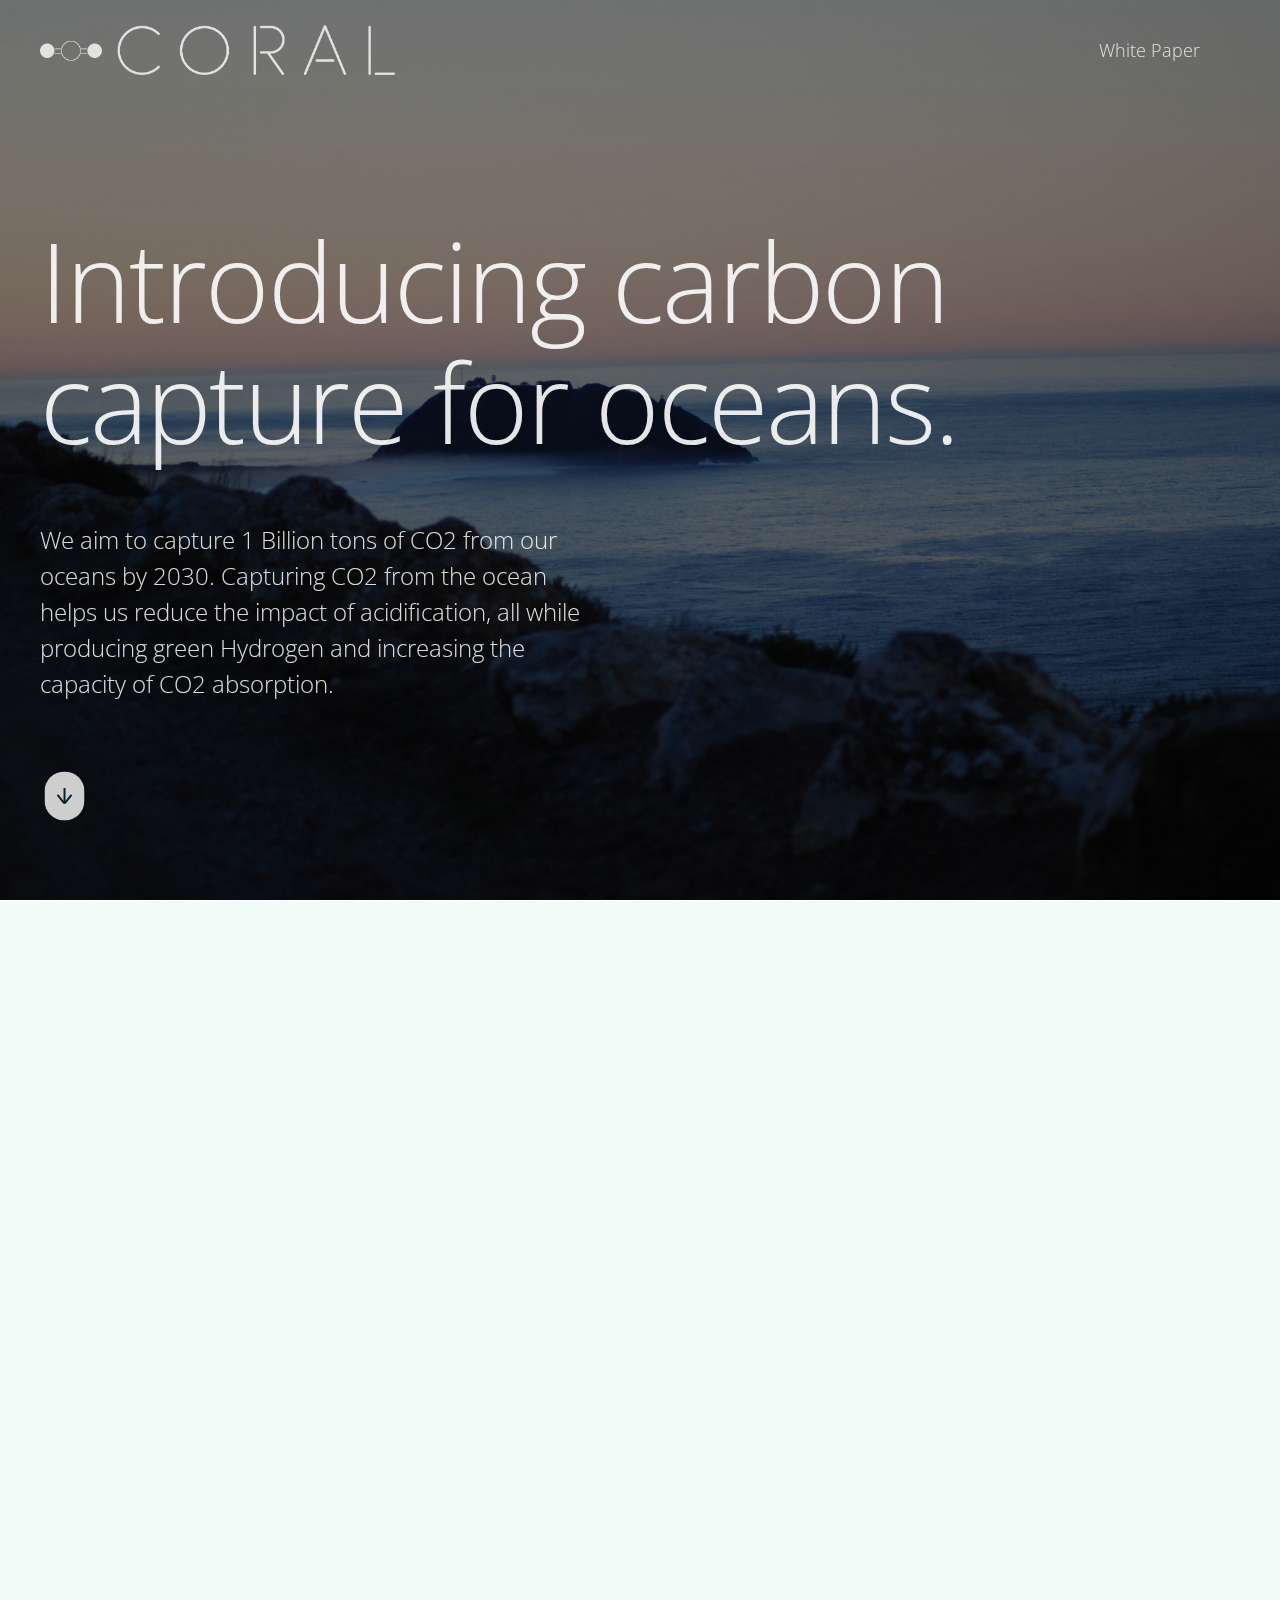
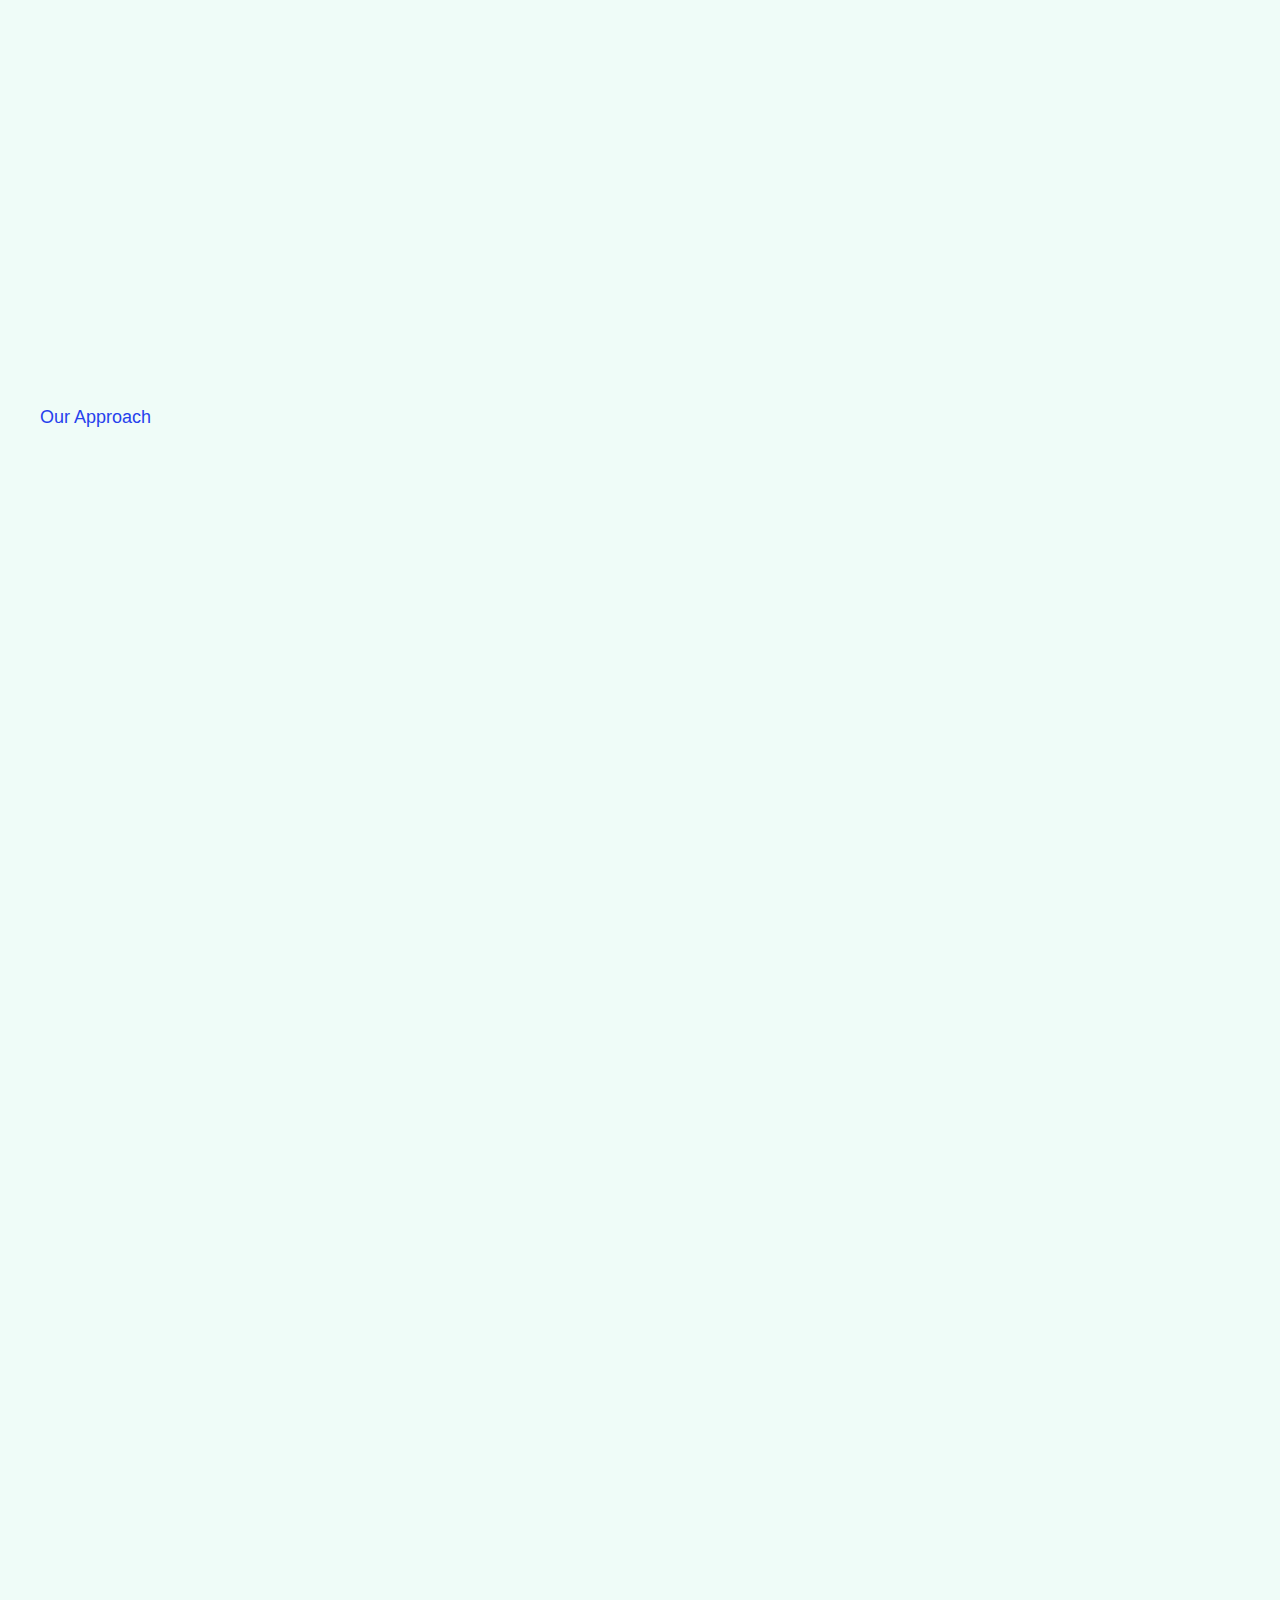
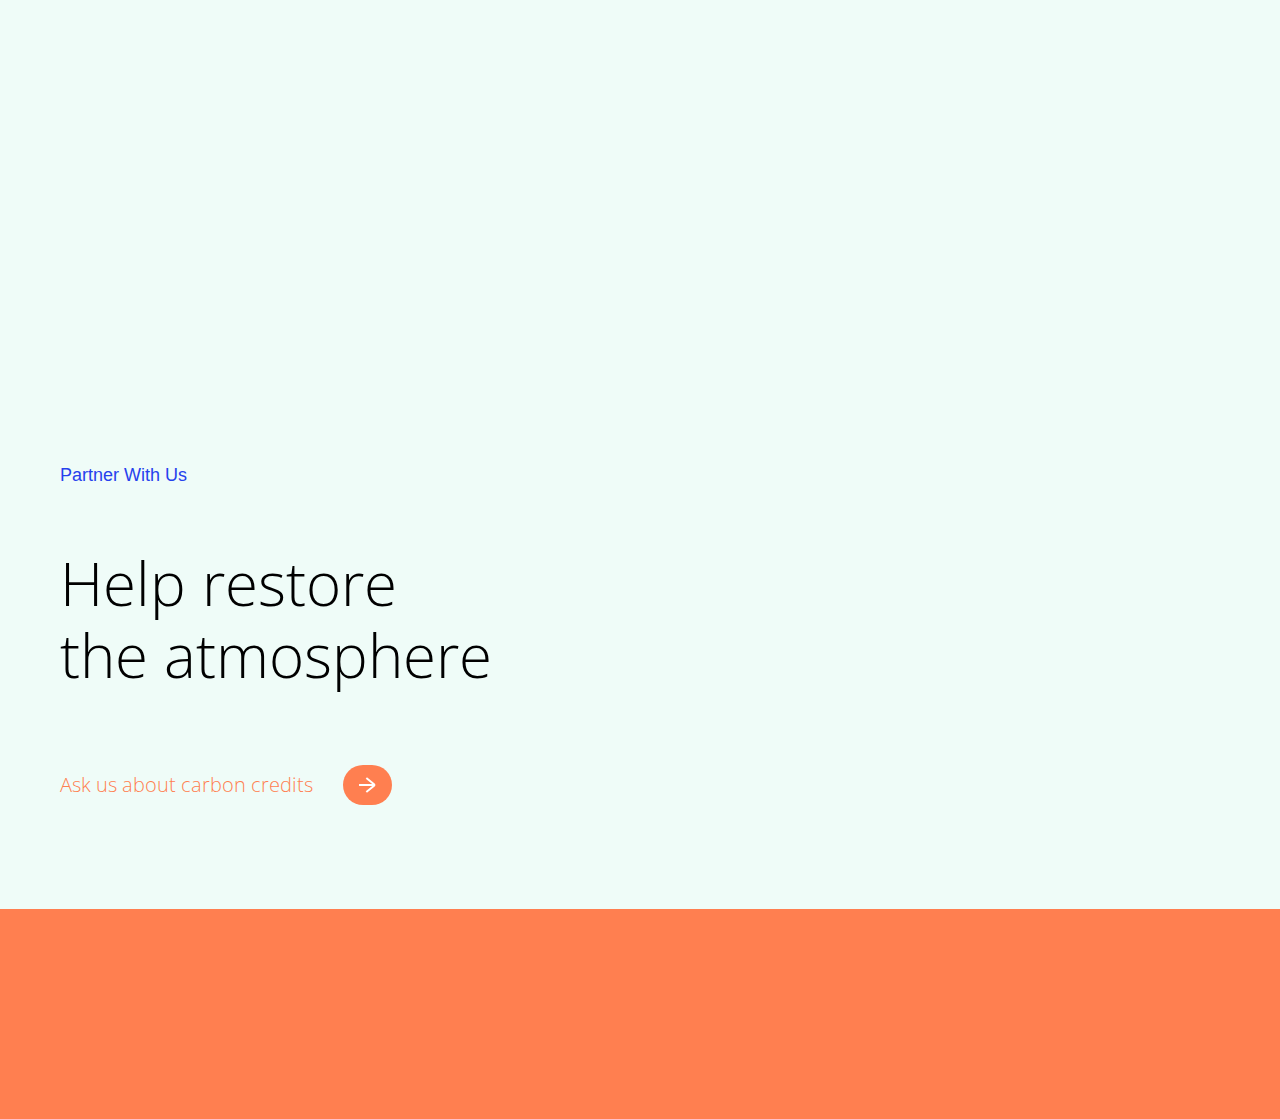
==== index.html @ c828233d "initial commit for cc" ====
<!DOCTYPE html>
<!-- saved from url=(0031)https://www.heirloomcarbon.com/ -->
<html
  data-wf-domain="www.coralcarbon.com"
  data-wf-page="60add11dee939beafbad6aa7"
  data-wf-site="6041330ff151737fb03fc474"
  class="w-mod-js w-mod-ix wf-manrope-n3-active wf-manrope-n4-active wf-active"
>
  <head>
    <meta http-equiv="Content-Type" content="text/html; charset=UTF-8" />
    <style>
      .wf-force-outline-none[tabindex="-1"]:focus {
        outline: none;
      }
    </style>
    <title>Coral</title>
    <meta
      content="Heirloom is restoring balance to our atmosphere by removing 1 billion tons of carbon dioxide by 2035. We use natural processes to engineer the world&#39;s most cost-effective Direct Air Capture solution."
      name="description"
    />
    <meta content="https://uploads-ssl.webflow.com/63239a80f037bf69877155c5/63266ea3acd3d8bf6e67b809_freezydreamin-0Bj1foVFTdU-unsplash.jpg" property="twitter:image"/>
    <meta property="og:type" content="website"/>
    <meta content="summary_large_image" name="twitter:card"/>
    <meta content="width=device-width, initial-scale=1" name="viewport"/>
    <link
      href="./Coral_files/Coral.css"
      rel="stylesheet"
      type="text/css"
    />
    <link rel="preconnect" href="https://fonts.googleapis.com">
<link rel="preconnect" href="https://fonts.gstatic.com" crossorigin>
<link href="https://fonts.googleapis.com/css2?family=Open+Sans:wght@300&display=swap" rel="stylesheet">
    <!--[if lt IE 9
      ]><script
        src="https://cdnjs.cloudflare.com/ajax/libs/html5shiv/3.7.3/html5shiv.min.js"
        type="text/javascript"
      ></script
    ><![endif]-->
    <script type="text/javascript">
      !(function (o, c) {
        var n = c.documentElement,
          t = " w-mod-";
        (n.className += t + "js"),
          ("ontouchstart" in o ||
            (o.DocumentTouch && c instanceof DocumentTouch)) &&
            (n.className += t + "touch");
      })(window, document);
    </script>
    <link href="https://uploads-ssl.webflow.com/632a70cb13f59c65476fc96a/632cdf39ee76270bcf64d041_favicon.png" rel="shortcut icon" type="image/x-icon"/>
    <link href="https://uploads-ssl.webflow.com/632a70cb13f59c65476fc96a/632cdf39ee76270bcf64d041_favicon.png" rel="apple-touch-icon"/>
    <style>
      @media all and (max-width: 1230px) and (min-width: 992px) {
        .div-80 {
          width: 100%;
        }
        .imghalf {
          min-height: 670px;
        }
        .container-wide {
          padding: 60px 40px 60px;
        }
        .heading-1 {
          font-size: 100px;
        }
        h3 {
          font-size: 30px;
        }
      }
    </style>
  </head>
  <body data-new-gr-c-s-check-loaded="14.1086.0" data-gr-ext-installed="">
    <div class="section image-bg wf-section">
      <div
        data-collapse="medium"
        data-animation="over-right"
        data-duration="400"
        data-doc-height="1"
        data-easing="ease"
        data-easing2="ease"
        role="banner"
        class="nav w-nav"
        style="opacity: 1"
      >
        <a
          href="/"
          aria-current="page"
          class="brand w-nav-brand w--current"
          aria-label="home"
          ><img
            src="./Coral_files/logo1.png"
            loading="lazy"
            height="50"
            alt="Heirloom logotype"
            class="logo"
        /></a>
        <div
          data-w-id="b7921cf5-0fdd-ecd4-d44c-00f7beffa92e"
          class="menu-button-2 w-nav-button"
          style="-webkit-user-select: text"
          aria-label="menu"
          role="button"
          tabindex="0"
          aria-controls="w-nav-overlay-0"
          aria-haspopup="menu"
          aria-expanded="false"
        >
          <img
            src="./Coral_files/hamburger-close.svg"
            loading="lazy"
            style="display: none"
            alt="Icon for closing the mobile sidebar nav"
            class="ic-close"
          /><img
            src="./Coral_files/hamburger.svg"
            loading="lazy"
            alt="Hamburger icon for sidebar menu."
            class="ic-hamburger"
          />
        </div>
        <nav role="navigation" class="nav-menu w-nav-menu">
          <a href="https://coralcarbon.notion.site/A-scalable-direct-ocean-capture-method-based-on-accelerated-alkaline-weathering-of-Calcium-and-Magne-3bfd05aa5f3a46a7af20bfc630a9052a"
          class="nav-link w-nav-link"
          >White Paper</a>
        </nav>
        <div class="w-nav-overlay" data-wf-ignore="" id="w-nav-overlay-0"></div>
      </div>
      <div class="container-wide low w-container">
        <div class="div-80">
          <h1 class="heading-1 light" style="opacity: 1">
            Introducing carbon capture for oceans.
          </h1>
        </div>
        <div class="div-50">
          <p class="paragraph-1 light" style="opacity: 1">
            We aim to capture 1 Billion tons of CO2 from our oceans by 2030.
            Capturing CO2 from the ocean helps us reduce the impact of
            acidification, all while producing green Hydrogen and increasing the
            capacity of CO2 absorption.
          </p>
        </div>
        <div class="div-50">
          <a
            href="#product-intro"
            data-w-id="d8cb6417-d0ee-8a0f-9e47-551eec06e5f4"
            style="opacity: 1; color: #fff"
            class="text-cta w-inline-block"
            loading="lazy"
            >
            <img
              src="./Coral_files/arrow-sm-dark.svg"
              loading="lazy"
              alt="Arrow right"
              class="arrow-cta down"
          /></a>
        </div>
      </div>
    </div>
    <div id="product-intro" class="section-16 wf-section">
      <div class="container-wide product-intro w-container">
        <h4
          data-w-id="51b43c25-eb5b-75a1-006d-598b67ebca7e"
          style="opacity: 1"
          class="section-title"
        >
          Our Product
        </h4>
        <div
          data-w-id="c2be843b-fa9b-bfc6-8477-cde89b200e2c"
          
          class="imgproduct tablet"
        ></div>
        <div class="div-50 right w-clearfix">
          <h2
            data-w-id="c77e47b7-046a-b323-118a-f1709931880e"
            
            class="heading-2 light div-70"
          >
            The Ocean is a Carbon Sink
          </h2>
          <p
            data-w-id="6fb757f1-e47a-d2b5-9a5d-a32010e0ddd4"
            
            class="paragraph-2 light"
          >
          Our oceans capture more than 30% of all CO2 that we release into the atmosphere. Over geological timescales, the oceans turn the CO2 into Limestone and Magnesite. But with our ever-increasing production of greenhouse gasses, oceans are becoming ever-more acidic, making them uninhabitable for Marine Life and glaciers -- This is known as Ocean Acidification.<br />
          <br />
          Our technology uses the principle of Ocean Acidification and speeds up the natural process of turning dissolved CO2 into rock using a technique called carbon mineralization. <br />
          <br />The process only uses Ca2+ and Mg2+ ions that are naturally abundant in seawater.
          </p>
          <a
            data-w-id="396b79ad-725b-ebd6-0648-259aad6350f2"
            
            href="mailto:gautam@coralcarbon.com"
            class="text-cta w-inline-block"
            ><p class="text-cta">Get in touch</p>
            <img
              src="./Coral_files/arrow-sm-dark.svg"
              loading="lazy"
              alt="Arrow right"
              class="arrow-cta"
          /></a>
        </div>
      </div>
    </div>

    <div class="section-4 wf-section">
      <div class="container-wide w-container">
        <h4 class="section-title">Our Approach</h4>
        <div class="div-80 _60-after w-clearfix">
          <h2
            data-w-id="7182755a-760e-5a3a-7734-af09c253d078"
            
            class="heading-2"
          >
            Designed for scale,<br />engineered for impact.
          </h2>
          <p
            data-w-id="794ac7b1-8b50-69c9-4483-aefd7e9c27a8"
            
            class="paragraph-1"
          >
          We need to remove billions or gigatons of Carbon from the atmosphere to keep our global temperatures from rising above 2 degrees Celcius. A 1% increase in the ocean's capacity to capture CO2 could offset generations of Carbon emissions. Coral's technology is easily scalable, helping us remove billions of tons of atmospheric CO2 from the ocean, all while producing green Hydrogen and helping our oceans de-acidify.
          </p>
          <a
            href="https://coralcarbon.notion.site/A-scalable-direct-ocean-capture-method-based-on-accelerated-alkaline-weathering-of-Calcium-and-Magne-3bfd05aa5f3a46a7af20bfc630a9052a"
            data-w-id="60bcc150-aed6-ed42-e606-2c73c6a2cf15"
            
            class="text-cta dark w-inline-block w-clearfix"
            ><p class="text-cta dark">Read our white paper</p>
            <img
              src="./Coral_files/arrow-sm.svg"
              loading="lazy"
              alt=""
              class="arrow-cta dark"
          /></a>
        </div>
        <div class="feat-li">
          <div
            data-w-id="244b043a-b2ef-144d-1065-a6c3b1c2ce51"
            
            class="featlist-title"
          >
            
             
            <h3 class="heading-3 featlist-title">Scalable</h3>
          </div>
          <div
            data-w-id="1f25debc-6a54-5c47-a099-93272bc61c0c"
            
            class="featlist-desc"
          >
            <p class="paragraph-2">
                Coral's operations can be set up anywhere near the oceans. We can scale this operation to capture Gigatons of Carbon every year.
            </p>
          </div>
        </div>
        <div class="feat-li">
          <div
            data-w-id="86c9a5f0-7bba-8d73-90d2-5f276965dd9a"
            
            class="featlist-title"
          >
        
            <h3 class="heading-3 featlist-title">Sustainable</h3>
          </div>
          <div
            data-w-id="14edb4b7-2a72-a4d0-b183-5928c6e0627a"
            
            class="featlist-desc"
          >
            <p class="paragraph-2">
                Coral does not use any amine scrubbers or rare earth metals. Instead, we use abundant minerals in the ocean for carbon capture and only use renewable energy for water electrolysis and pumping.
            </p>
          </div>
        </div>
        <div class="feat-li">
          <div
            data-w-id="341bbb22-7c47-4929-2274-0419126c5d8c"
            
            class="featlist-title"
          >
          
            <h3 class="heading-3 featlist-title">Clean bi-products</h3>
          </div>
          <div
            data-w-id="3f37906a-b3b3-0b8b-8508-6dd50a479256"
            
            class="featlist-desc"
          >
            <p class="paragraph-2">
              Our two main bi-products are green Hydrogen and soft water. Hydrogen can boost the green fuel cell economy while soft water can be fed into desalination plants.
            </p>
          </div>
        </div>
        <div class="feat-li">
          <div
            data-w-id="662c1a64-0218-f3a9-d1e7-1e806c6e3d1a"
            
            class="featlist-title"
          >
           
            <h3 class="heading-3 featlist-title">Permanent</h3>
          </div>
          <div
            data-w-id="40a6c40a-e692-af07-3713-fd9d9da3bf31"
            
            class="featlist-desc"
          >
            <p class="paragraph-2">
                By increasing the speed at which nature operates, the sequestered Carbon is stored in the form of Calcite and Magnesite. Carbon remains trapped in this form safely away from the atmosphere.
            </p>
          </div>
        </div>
      </div>
    </div>
    <div class="section-5 wf-section">
      <div class="_2col-cta w-container">
        <div class="div-block-15"></div>
        <div class="div-block-16 w-clearfix">
          <h4 class="section-title">Partner&nbsp;With Us</h4>
          <h2 class="heading-2 narrow">Help restore the atmosphere</h2>
          <a
            href="mailto:hello@heirloomcarbon.com?subject=Interested%20in%20carbon%20credits"
            class="text-cta dark w-inline-block w-clearfix"
            ><p class="text-cta dark">Ask us about carbon credits</p>
            <img
              src="./Coral_files/arrow-sm.svg"
              loading="lazy"
              alt=""
              class="arrow-cta dark"
          /></a>
        </div>
      </div>
    </div>
    <div class="footer wf-section">
      <div class="container-wide footer w-container">
        <div
          data-w-id="401fae9b-e6fc-01dc-f05f-22fd1c64a952"
          
          class="div-50 left"
        >
          <img
            src="./Coral_files/logo.png"
            loading="lazy"
            width="163"
            alt="Coral logotype"
            class="image-4"
          />
        </div>
        <div
          data-w-id="401fae9b-e6fc-01dc-f05f-22fd1c64a954"
          
          class="div-50 right footer"
        >
          <a
            href="https://twitter.com/gautamtata"
            target="_blank"
            class="w-inline-block"
            ><img
              src="./Coral_files/twitterSocial.svg"
              loading="lazy"
              alt="Twitter icon"
              class="footer social-ic" /></a
          ><a
            href="https://www.linkedin.com/in/gautam-tata-b91b20118/"
            target="_blank"
            class="w-inline-block"
            ><img
              src="./Coral_files/LinkedIn.svg"
              loading="lazy"
              alt="LinkedIn icon"
              class="footer social-ic"
          /></a>
        </div>


        <div class="div-full-width footer w-clearfix">
          <div
            data-w-id="401fae9b-e6fc-01dc-f05f-22fd1c64a977"
            
            class="footercaption"
          >
          © 2022 Coral Technologies
          </div>
      
      </div>
    </div>
    <script
      src="./Coral_files/jquery-3.5.1.min.dc5e7f18c8.js"
      type="text/javascript"
      integrity="sha256-9/aliU8dGd2tb6OSsuzixeV4y/faTqgFtohetphbbj0="
      crossorigin="anonymous"
    ></script>
    <script
      src="./Coral_files/webflow.95af75142.js"
      type="text/javascript"
    ></script>
    <!--[if lte IE 9
      ]><script src="//cdnjs.cloudflare.com/ajax/libs/placeholders/3.0.2/placeholders.min.js"></script
    ><![endif]-->
  </body>
</html>
---- Coral_files/Coral.css ----
@keyframes App-logo-spin {
  from {
    transform: rotate(0deg);
  }

  to {
    transform: rotate(360deg);
  }
}

@media all and (max-width: 1230px) and (min-width: 992px) {
  .div-80 {
    width: 100%;
  }

  .imghalf {
    min-height: 670px;
  }

  .container-wide {
    padding: 60px 40px 60px;
  }

  .heading-1 {
    font-size: 100px;
  }

  h3 {
    font-size: 30px;
  }
}

/* Generated on: Tue Aug 09 2022 15:09:41 GMT+0000 (Coordinated Universal Time) */
/* ==========================================================================
   normalize.css v3.0.3 | MIT License | github.com/necolas/normalize.css 
   ========================================================================== */
/*! normalize.css v3.0.3 | MIT License | github.com/necolas/normalize.css */
html {
  -ms-text-size-adjust: 100%;
  -webkit-text-size-adjust: 100%;
}

body {
  margin: 0;
  font-family: Open Sans, sans-serif !important;
}

article,
aside,
details,
figcaption,
figure,
footer,
header,
hgroup,
main,
menu,
nav,
section,
summary {
  display: block
}

audio,
canvas,
progress,
video {
  display: inline-block;
  vertical-align: baseline
}

audio:not([controls]) {
  display: none;
  height: 0
}

[hidden],
template {
  display: none
}

a,li {
  background-color: transparent
}

a,li:active,
a,li:hover {
  outline: 0
}

abbr[title] {
  border-bottom: 1px dotted
}

b,
strong {
  font-weight: bold
}

dfn {
  font-style: italic
}

h1 {
  font-size: 2em;
  margin: .67em 0
}

mark {
  background: #ff0;
  color: #000
}

small {
  font-size: 80%
}

sub,
sup {
  font-size: 75%;
  line-height: 0;
  position: relative;
  vertical-align: baseline
}

sup {
  top: -0.5em
}

sub {
  bottom: -0.25em
}

img {
  border: 0
}

svg:not(:root) {
  overflow: hidden
}

figure {
  margin: 1em 40px
}

hr {
  box-sizing: content-box;
  height: 0
}

pre {
  overflow: auto
}

code,
kbd,
pre,
samp {
  font-family: monospace, monospace;
  font-size: 1em
}

button,
input,
optgroup,
select,
textarea {
  color: inherit;
  font: inherit;
  margin: 0
}

button {
  overflow: visible
}

button,
select {
  text-transform: none
}

button,
html input[type="button"],
input[type="reset"] {
  -webkit-appearance: button;
  cursor: pointer
}

button[disabled],
html input[disabled] {
  cursor: default
}

button::-moz-focus-inner,
input::-moz-focus-inner {
  border: 0;
  padding: 0
}

input {
  line-height: normal
}

input[type='checkbox'],
input[type='radio'] {
  box-sizing: border-box;
  padding: 0
}

input[type='number']::-webkit-inner-spin-button,
input[type='number']::-webkit-outer-spin-button {
  height: auto
}

input[type='search'] {
  -webkit-appearance: none
}

input[type='search']::-webkit-search-cancel-button,
input[type='search']::-webkit-search-decoration {
  -webkit-appearance: none
}

fieldset {
  border: 1px solid #c0c0c0;
  margin: 0 2px;
  padding: .35em .625em .75em
}

legend {
  border: 0;
  padding: 0
}

textarea {
  overflow: auto
}

optgroup {
  font-weight: bold
}

table {
  border-collapse: collapse;
  border-spacing: 0
}

td,
th {
  padding: 0
}

/* ==========================================================================
   Start of base Webflow CSS - If you're looking for some ultra-clean CSS, skip the boilerplate and see the unminified code below.
   ========================================================================== */
@font-face {
  font-family: 'webflow-icons';
  src: url("[data-uri]") format('truetype');
  font-weight: normal;
  font-style: normal
}

[class^="w-icon-"],
[class*=" w-icon-"] {
  font-family: 'webflow-icons' !important;
  speak: none;
  font-style: normal;
  font-weight: normal;
  font-variant: normal;
  text-transform: none;
  line-height: 1;
  -webkit-font-smoothing: antialiased;
  -moz-osx-font-smoothing: grayscale
}

.w-icon-slider-right:before {
  content: "\e600"
}

.w-icon-slider-left:before {
  content: "\e601"
}

.w-icon-nav-menu:before {
  content: "\e602"
}

.w-icon-arrow-down:before,
.w-icon-dropdown-toggle:before {
  content: "\e603"
}

.w-icon-file-upload-remove:before {
  content: "\e900"
}

.w-icon-file-upload-icon:before {
  content: "\e903"
}

* {
  -webkit-box-sizing: border-box;
  -moz-box-sizing: border-box;
  box-sizing: border-box
}

html {
  height: 100%
}

body {
  margin: 0;
  min-height: 100%;
  background-color: #fff;
  font-family: Arial, sans-serif;
  font-size: 14px;
  line-height: 20px;
  color: #333
}

img {
  max-width: 100%;
  vertical-align: middle;
  display: inline-block
}

html.w-mod-touch * {
  background-attachment: scroll !important
}

.w-block {
  display: block
}

.w-inline-block {
  max-width: 100%;
  display: inline-block
}

.w-clearfix:before,
.w-clearfix:after {
  content: " ";
  display: table;
  grid-column-start: 1;
  grid-row-start: 1;
  grid-column-end: 2;
  grid-row-end: 2
}

.w-clearfix:after {
  clear: both
}

.w-hidden {
  display: none
}

.w-button {
  display: inline-block;
  padding: 9px 15px;
  background-color: #3898EC;
  color: white;
  border: 0;
  line-height: inherit;
  text-decoration: none;
  cursor: pointer;
  border-radius: 0
}

input.w-button {
  -webkit-appearance: button
}

html[data-w-dynpage] [data-w-cloak] {
  color: transparent !important
}

.w-webflow-badge,
.w-webflow-badge * {
  position: static;
  left: auto;
  top: auto;
  right: auto;
  bottom: auto;
  z-index: auto;
  display: block;
  visibility: visible;
  overflow: visible;
  overflow-x: visible;
  overflow-y: visible;
  box-sizing: border-box;
  width: auto;
  height: auto;
  max-height: none;
  max-width: none;
  min-height: 0;
  min-width: 0;
  margin: 0;
  padding: 0;
  float: none;
  clear: none;
  border: 0 none transparent;
  border-radius: 0;
  background: none;
  background-image: none;
  background-position: 0% 0%;
  background-size: auto auto;
  background-repeat: repeat;
  background-origin: padding-box;
  background-clip: border-box;
  background-attachment: scroll;
  background-color: transparent;
  box-shadow: none;
  opacity: 1;
  transform: none;
  transition: none;
  direction: ltr;
  font-family: inherit;
  font-weight: inherit;
  color: inherit;
  font-size: inherit;
  line-height: inherit;
  font-style: inherit;
  font-variant: inherit;
  text-align: inherit;
  letter-spacing: inherit;
  text-decoration: inherit;
  text-indent: 0;
  text-transform: inherit;
  list-style-type: disc;
  text-shadow: none;
  font-smoothing: auto;
  vertical-align: baseline;
  cursor: inherit;
  white-space: inherit;
  word-break: normal;
  word-spacing: normal;
  word-wrap: normal
}

.w-webflow-badge {
  position: fixed !important;
  display: inline-block !important;
  visibility: visible !important;
  z-index: 2147483647 !important;
  top: auto !important;
  right: 12px !important;
  bottom: 12px !important;
  left: auto !important;
  color: #AAADB0 !important;
  background-color: #fff !important;
  border-radius: 3px !important;
  padding: 6px 8px 6px 6px !important;
  font-size: 12px !important;
  opacity: 1 !important;
  line-height: 14px !important;
  text-decoration: none !important;
  transform: none !important;
  margin: 0 !important;
  width: auto !important;
  height: auto !important;
  overflow: visible !important;
  white-space: nowrap;
  box-shadow: 0 0 0 1px rgba(0, 0, 0, 0.1), 0 1px 3px rgba(0, 0, 0, 0.1);
  cursor: pointer
}

.w-webflow-badge>img {
  display: inline-block !important;
  visibility: visible !important;
  opacity: 1 !important;
  vertical-align: middle !important
}

h1,
h2,
h3,
h4,
h5,
h6 {
  font-weight: bold;
  margin-bottom: 10px
}

h1 {
  font-size: 38px;
  line-height: 44px;
  margin-top: 20px
}

h2 {
  font-size: 32px;
  line-height: 36px;
  margin-top: 20px
}

h3 {
  font-size: 24px;
  line-height: 30px;
  margin-top: 20px
}

h4 {
  font-size: 18px;
  line-height: 24px;
  margin-top: 10px
}

h5 {
  font-size: 14px;
  line-height: 20px;
  margin-top: 10px
}

h6 {
  font-size: 12px;
  line-height: 18px;
  margin-top: 10px
}

p {
  margin-top: 0;
  margin-bottom: 10px
}

blockquote {
  margin: 0 0 10px 0;
  padding: 10px 20px;
  border-left: 5px solid #E2E2E2;
  font-size: 18px;
  line-height: 22px
}

figure {
  margin: 0;
  margin-bottom: 10px
}

figcaption {
  margin-top: 5px;
  text-align: center
}

ul,
ol {
  margin-top: 0px;
  margin-bottom: 10px;
  padding-left: 40px
}

.w-list-unstyled {
  padding-left: 0;
  list-style: none
}

.w-embed:before,
.w-embed:after {
  content: " ";
  display: table;
  grid-column-start: 1;
  grid-row-start: 1;
  grid-column-end: 2;
  grid-row-end: 2
}

.w-embed:after {
  clear: both
}

.w-video {
  width: 100%;
  position: relative;
  padding: 0
}

.w-video iframe,
.w-video object,
.w-video embed {
  position: absolute;
  top: 0;
  left: 0;
  width: 100%;
  height: 100%;
  border: none
}

fieldset {
  padding: 0;
  margin: 0;
  border: 0
}

button,
[type='button'],
[type='reset'] {
  border: 0;
  cursor: pointer;
  -webkit-appearance: button
}

.w-form {
  margin: 0 0 15px
}

.w-form-done {
  display: none;
  padding: 20px;
  text-align: center;
  background-color: #dddddd
}

.w-form-fail {
  display: none;
  margin-top: 10px;
  padding: 10px;
  background-color: #ffdede
}

label {
  display: block;
  margin-bottom: 5px;
  font-weight: bold
}

.w-input,
.w-select {
  display: block;
  width: 100%;
  height: 38px;
  padding: 8px 12px;
  margin-bottom: 10px;
  font-size: 14px;
  line-height: 1.42857143;
  color: #333333;
  vertical-align: middle;
  background-color: #ffffff;
  border: 1px solid #cccccc
}

.w-input:-moz-placeholder,
.w-select:-moz-placeholder {
  color: #999
}

.w-input::-moz-placeholder,
.w-select::-moz-placeholder {
  color: #999;
  opacity: 1
}

.w-input:-ms-input-placeholder,
.w-select:-ms-input-placeholder {
  color: #999
}

.w-input::-webkit-input-placeholder,
.w-select::-webkit-input-placeholder {
  color: #999
}

.w-input:focus,
.w-select:focus {
  border-color: #3898EC;
  outline: 0
}

.w-input[disabled],
.w-select[disabled],
.w-input[readonly],
.w-select[readonly],
fieldset[disabled] .w-input,
fieldset[disabled] .w-select {
  cursor: not-allowed
}

.w-input[disabled]:not(.w-input-disabled),
.w-select[disabled]:not(.w-input-disabled),
.w-input[readonly],
.w-select[readonly],
fieldset[disabled]:not(.w-input-disabled) .w-input,
fieldset[disabled]:not(.w-input-disabled) .w-select {
  background-color: #eeeeee
}

textarea.w-input,
textarea.w-select {
  height: auto
}

.w-select {
  background-color: #f3f3f3
}

.w-select[multiple] {
  height: auto
}

.w-form-label {
  display: inline-block;
  cursor: pointer;
  font-weight: normal;
  margin-bottom: 0px
}

.w-radio {
  display: block;
  margin-bottom: 5px;
  padding-left: 20px
}

.w-radio:before,
.w-radio:after {
  content: " ";
  display: table;
  grid-column-start: 1;
  grid-row-start: 1;
  grid-column-end: 2;
  grid-row-end: 2
}

.w-radio:after {
  clear: both
}

.w-radio-input {
  margin: 4px 0 0;
  margin-top: 1px \9;
  line-height: normal;
  float: left;
  margin-left: -20px
}

.w-radio-input {
  margin-top: 3px
}

.w-file-upload {
  display: block;
  margin-bottom: 10px
}

.w-file-upload-input {
  width: .1px;
  height: .1px;
  opacity: 0;
  overflow: hidden;
  position: absolute;
  z-index: -100
}

.w-file-upload-default,
.w-file-upload-uploading,
.w-file-upload-success {
  display: inline-block;
  color: #333333
}

.w-file-upload-error {
  display: block;
  margin-top: 10px
}

.w-file-upload-default.w-hidden,
.w-file-upload-uploading.w-hidden,
.w-file-upload-error.w-hidden,
.w-file-upload-success.w-hidden {
  display: none
}

.w-file-upload-uploading-btn {
  display: flex;
  font-size: 14px;
  font-weight: normal;
  cursor: pointer;
  margin: 0;
  padding: 8px 12px;
  border: 1px solid #cccccc;
  background-color: #fafafa
}

.w-file-upload-file {
  display: flex;
  flex-grow: 1;
  justify-content: space-between;
  margin: 0;
  padding: 8px 9px 8px 11px;
  border: 1px solid #cccccc;
  background-color: #fafafa
}

.w-file-upload-file-name {
  font-size: 14px;
  font-weight: normal;
  display: block
}

.w-file-remove-link {
  margin-top: 3px;
  margin-left: 10px;
  width: auto;
  height: auto;
  padding: 3px;
  display: block;
  cursor: pointer
}

.w-icon-file-upload-remove {
  margin: auto;
  font-size: 10px
}

.w-file-upload-error-msg {
  display: inline-block;
  color: #ea384c;
  padding: 2px 0
}

.w-file-upload-info {
  display: inline-block;
  line-height: 38px;
  padding: 0 12px
}

.w-file-upload-label {
  display: inline-block;
  font-size: 14px;
  font-weight: normal;
  cursor: pointer;
  margin: 0;
  padding: 8px 12px;
  border: 1px solid #cccccc;
  background-color: #fafafa
}

.w-icon-file-upload-icon,
.w-icon-file-upload-uploading {
  display: inline-block;
  margin-right: 8px;
  width: 20px
}

.w-icon-file-upload-uploading {
  height: 20px
}

.w-container {
  margin-left: auto;
  margin-right: auto;
  max-width: 940px
}

.w-container:before,
.w-container:after {
  content: " ";
  display: table;
  grid-column-start: 1;
  grid-row-start: 1;
  grid-column-end: 2;
  grid-row-end: 2
}

.w-container:after {
  clear: both
}

.w-container .w-row {
  margin-left: -10px;
  margin-right: -10px
}

.w-row:before,
.w-row:after {
  content: " ";
  display: table;
  grid-column-start: 1;
  grid-row-start: 1;
  grid-column-end: 2;
  grid-row-end: 2
}

.w-row:after {
  clear: both
}

.w-row .w-row {
  margin-left: 0;
  margin-right: 0
}

.w-col {
  position: relative;
  float: left;
  width: 100%;
  min-height: 1px;
  padding-left: 10px;
  padding-right: 10px
}

.w-col .w-col {
  padding-left: 0;
  padding-right: 0
}

.w-col-1 {
  width: 8.33333333%
}

.w-col-2 {
  width: 16.66666667%
}

.w-col-3 {
  width: 25%
}

.w-col-4 {
  width: 33.33333333%
}

.w-col-5 {
  width: 41.66666667%
}

.w-col-6 {
  width: 50%
}

.w-col-7 {
  width: 58.33333333%
}

.w-col-8 {
  width: 66.66666667%
}

.w-col-9 {
  width: 75%
}

.w-col-10 {
  width: 83.33333333%
}

.w-col-11 {
  width: 91.66666667%
}

.w-col-12 {
  width: 100%
}

.w-hidden-main {
  display: none !important
}

@media screen and (max-width:991px) {
  .w-container {
    max-width: 728px
  }

  .w-hidden-main {
    display: inherit !important
  }

  .w-hidden-medium {
    display: none !important
  }

  .w-col-medium-1 {
    width: 8.33333333%
  }

  .w-col-medium-2 {
    width: 16.66666667%
  }

  .w-col-medium-3 {
    width: 25%
  }

  .w-col-medium-4 {
    width: 33.33333333%
  }

  .w-col-medium-5 {
    width: 41.66666667%
  }

  .w-col-medium-6 {
    width: 50%
  }

  .w-col-medium-7 {
    width: 58.33333333%
  }

  .w-col-medium-8 {
    width: 66.66666667%
  }

  .w-col-medium-9 {
    width: 75%
  }

  .w-col-medium-10 {
    width: 83.33333333%
  }

  .w-col-medium-11 {
    width: 91.66666667%
  }

  .w-col-medium-12 {
    width: 100%
  }

  .w-col-stack {
    width: 100%;
    left: auto;
    right: auto
  }
}

@media screen and (max-width:767px) {
  .w-hidden-main {
    display: inherit !important
  }

  .w-hidden-medium {
    display: inherit !important
  }

  .w-hidden-small {
    display: none !important
  }

  .w-row,
  .w-container .w-row {
    margin-left: 0;
    margin-right: 0
  }

  .w-col {
    width: 100%;
    left: auto;
    right: auto
  }

  .w-col-small-1 {
    width: 8.33333333%
  }

  .w-col-small-2 {
    width: 16.66666667%
  }

  .w-col-small-3 {
    width: 25%
  }

  .w-col-small-4 {
    width: 33.33333333%
  }

  .w-col-small-5 {
    width: 41.66666667%
  }

  .w-col-small-6 {
    width: 50%
  }

  .w-col-small-7 {
    width: 58.33333333%
  }

  .w-col-small-8 {
    width: 66.66666667%
  }

  .w-col-small-9 {
    width: 75%
  }

  .w-col-small-10 {
    width: 83.33333333%
  }

  .w-col-small-11 {
    width: 91.66666667%
  }

  .w-col-small-12 {
    width: 100%
  }
}

@media screen and (max-width:479px) {
  .w-container {
    max-width: none
  }

  .w-hidden-main {
    display: inherit !important
  }

  .w-hidden-medium {
    display: inherit !important
  }

  .w-hidden-small {
    display: inherit !important
  }

  .w-hidden-tiny {
    display: none !important
  }

  .w-col {
    width: 100%
  }

  .w-col-tiny-1 {
    width: 8.33333333%
  }

  .w-col-tiny-2 {
    width: 16.66666667%
  }

  .w-col-tiny-3 {
    width: 25%
  }

  .w-col-tiny-4 {
    width: 33.33333333%
  }

  .w-col-tiny-5 {
    width: 41.66666667%
  }

  .w-col-tiny-6 {
    width: 50%
  }

  .w-col-tiny-7 {
    width: 58.33333333%
  }

  .w-col-tiny-8 {
    width: 66.66666667%
  }

  .w-col-tiny-9 {
    width: 75%
  }

  .w-col-tiny-10 {
    width: 83.33333333%
  }

  .w-col-tiny-11 {
    width: 91.66666667%
  }

  .w-col-tiny-12 {
    width: 100%
  }
}

.w-widget {
  position: relative
}

.w-widget-map {
  width: 100%;
  height: 400px
}

.w-widget-map label {
  width: auto;
  display: inline
}

.w-widget-map img {
  max-width: inherit
}

.w-widget-map .gm-style-iw {
  text-align: center
}

.w-widget-map .gm-style-iw>button {
  display: none !important
}

.w-widget-twitter {
  overflow: hidden
}

.w-widget-twitter-count-shim {
  display: inline-block;
  vertical-align: top;
  position: relative;
  width: 28px;
  height: 20px;
  text-align: center;
  background: white;
  border: #758696 solid 1px;
  border-radius: 3px
}

.w-widget-twitter-count-shim * {
  pointer-events: none;
  -webkit-user-select: none;
  -moz-user-select: none;
  -ms-user-select: none;
  user-select: none
}

.w-widget-twitter-count-shim .w-widget-twitter-count-inner {
  position: relative;
  font-size: 15px;
  line-height: 12px;
  text-align: center;
  color: #999;
  font-family: serif
}

.w-widget-twitter-count-shim .w-widget-twitter-count-clear {
  position: relative;
  display: block
}

.w-widget-twitter-count-shim.w--large {
  width: 36px;
  height: 28px
}

.w-widget-twitter-count-shim.w--large .w-widget-twitter-count-inner {
  font-size: 18px;
  line-height: 18px
}

.w-widget-twitter-count-shim:not(.w--vertical) {
  margin-left: 5px;
  margin-right: 8px
}

.w-widget-twitter-count-shim:not(.w--vertical).w--large {
  margin-left: 6px
}

.w-widget-twitter-count-shim:not(.w--vertical):before,
.w-widget-twitter-count-shim:not(.w--vertical):after {
  top: 50%;
  left: 0;
  border: solid transparent;
  content: ' ';
  height: 0;
  width: 0;
  position: absolute;
  pointer-events: none
}

.w-widget-twitter-count-shim:not(.w--vertical):before {
  border-color: rgba(117, 134, 150, 0);
  border-right-color: #5d6c7b;
  border-width: 4px;
  margin-left: -9px;
  margin-top: -4px
}

.w-widget-twitter-count-shim:not(.w--vertical).w--large:before {
  border-width: 5px;
  margin-left: -10px;
  margin-top: -5px
}

.w-widget-twitter-count-shim:not(.w--vertical):after {
  border-color: rgba(255, 255, 255, 0);
  border-right-color: white;
  border-width: 4px;
  margin-left: -8px;
  margin-top: -4px
}

.w-widget-twitter-count-shim:not(.w--vertical).w--large:after {
  border-width: 5px;
  margin-left: -9px;
  margin-top: -5px
}

.w-widget-twitter-count-shim.w--vertical {
  width: 61px;
  height: 33px;
  margin-bottom: 8px
}

.w-widget-twitter-count-shim.w--vertical:before,
.w-widget-twitter-count-shim.w--vertical:after {
  top: 100%;
  left: 50%;
  border: solid transparent;
  content: ' ';
  height: 0;
  width: 0;
  position: absolute;
  pointer-events: none
}

.w-widget-twitter-count-shim.w--vertical:before {
  border-color: rgba(117, 134, 150, 0);
  border-top-color: #5d6c7b;
  border-width: 5px;
  margin-left: -5px
}

.w-widget-twitter-count-shim.w--vertical:after {
  border-color: rgba(255, 255, 255, 0);
  border-top-color: white;
  border-width: 4px;
  margin-left: -4px
}

.w-widget-twitter-count-shim.w--vertical .w-widget-twitter-count-inner {
  font-size: 18px;
  line-height: 22px
}

.w-widget-twitter-count-shim.w--vertical.w--large {
  width: 76px
}

.w-background-video {
  position: relative;
  overflow: hidden;
  height: 500px;
  color: white
}

.w-background-video>video {
  background-size: cover;
  background-position: 50% 50%;
  position: absolute;
  margin: auto;
  width: 100%;
  height: 100%;
  right: -100%;
  bottom: -100%;
  top: -100%;
  left: -100%;
  object-fit: cover;
  z-index: -100
}

.w-background-video>video::-webkit-media-controls-start-playback-button {
  display: none !important;
  -webkit-appearance: none
}

.w-background-video--control {
  position: absolute;
  bottom: 1em;
  right: 1em;
  background-color: transparent;
  padding: 0
}

.w-background-video--control>[hidden] {
  display: none !important
}

.w-slider {
  position: relative;
  height: 300px;
  text-align: center;
  background: #dddddd;
  clear: both;
  -webkit-tap-highlight-color: rgba(0, 0, 0, 0);
  tap-highlight-color: rgba(0, 0, 0, 0)
}

.w-slider-mask {
  position: relative;
  display: block;
  overflow: hidden;
  z-index: 1;
  left: 0;
  right: 0;
  height: 100%;
  white-space: nowrap
}

.w-slide {
  position: relative;
  display: inline-block;
  vertical-align: top;
  width: 100%;
  height: 100%;
  white-space: normal;
  text-align: left
}

.w-slider-nav {
  position: absolute;
  z-index: 2;
  top: auto;
  right: 0;
  bottom: 0;
  left: 0;
  margin: auto;
  padding-top: 10px;
  height: 40px;
  text-align: center;
  -webkit-tap-highlight-color: rgba(0, 0, 0, 0);
  tap-highlight-color: rgba(0, 0, 0, 0)
}

.w-slider-nav.w-round>div {
  border-radius: 100%
}

.w-slider-nav.w-num>div {
  width: auto;
  height: auto;
  padding: .2em .5em;
  font-size: inherit;
  line-height: inherit
}

.w-slider-nav.w-shadow>div {
  box-shadow: 0 0 3px rgba(51, 51, 51, 0.4)
}

.w-slider-nav-invert {
  color: #fff
}

.w-slider-nav-invert>div {
  background-color: rgba(34, 34, 34, 0.4)
}

.w-slider-nav-invert>div.w-active {
  background-color: #222
}

.w-slider-dot {
  position: relative;
  display: inline-block;
  width: 1em;
  height: 1em;
  background-color: rgba(255, 255, 255, 0.4);
  cursor: pointer;
  margin: 0 3px .5em;
  transition: background-color 100ms, color 100ms
}

.w-slider-dot.w-active {
  background-color: #fff
}

.w-slider-dot:focus {
  outline: none;
  box-shadow: 0 0 0 2px #fff
}

.w-slider-dot:focus.w-active {
  box-shadow: none
}

.w-slider-arrow-left,
.w-slider-arrow-right {
  position: absolute;
  width: 80px;
  top: 0;
  right: 0;
  bottom: 0;
  left: 0;
  margin: auto;
  cursor: pointer;
  overflow: hidden;
  color: white;
  font-size: 40px;
  -webkit-tap-highlight-color: rgba(0, 0, 0, 0);
  tap-highlight-color: rgba(0, 0, 0, 0);
  -webkit-user-select: none;
  -moz-user-select: none;
  -ms-user-select: none;
  user-select: none
}

.w-slider-arrow-left [class^='w-icon-'],
.w-slider-arrow-right [class^='w-icon-'],
.w-slider-arrow-left [class*=' w-icon-'],
.w-slider-arrow-right [class*=' w-icon-'] {
  position: absolute
}

.w-slider-arrow-left:focus,
.w-slider-arrow-right:focus {
  outline: 0
}

.w-slider-arrow-left {
  z-index: 3;
  right: auto
}

.w-slider-arrow-right {
  z-index: 4;
  left: auto
}

.w-icon-slider-left,
.w-icon-slider-right {
  top: 0;
  right: 0;
  bottom: 0;
  left: 0;
  margin: auto;
  width: 1em;
  height: 1em
}

.w-slider-aria-label {
  border: 0;
  clip: rect(0 0 0 0);
  height: 1px;
  margin: -1px;
  overflow: hidden;
  padding: 0;
  position: absolute;
  width: 1px
}

.w-slider-force-show {
  display: block !important
}

.w-dropdown {
  display: inline-block;
  position: relative;
  text-align: left;
  margin-left: auto;
  margin-right: auto;
  z-index: 900
}

.w-dropdown-btn,
.w-dropdown-toggle,
.w-dropdown-link {
  position: relative;
  vertical-align: top;
  text-decoration: none;
  color: #222222;
  padding: 20px;
  text-align: left;
  margin-left: auto;
  margin-right: auto;
  white-space: nowrap
}

.w-dropdown-toggle {
  -webkit-user-select: none;
  -moz-user-select: none;
  -ms-user-select: none;
  user-select: none;
  display: inline-block;
  cursor: pointer;
  padding-right: 40px
}

.w-dropdown-toggle:focus {
  outline: 0
}

.w-icon-dropdown-toggle {
  position: absolute;
  top: 0;
  right: 0;
  bottom: 0;
  margin: auto;
  margin-right: 20px;
  width: 1em;
  height: 1em
}

.w-dropdown-list {
  position: absolute;
  background: #dddddd;
  display: none;
  min-width: 100%
}

.w-dropdown-list.w--open {
  display: block
}

.w-dropdown-link {
  padding: 10px 20px;
  display: block;
  color: #222222
}

.w-dropdown-link.w--current {
  color: #0082f3
}

.w-dropdown-link:focus {
  outline: 0
}

@media screen and (max-width:767px) {
  .w-nav-brand {
    padding-left: 10px
  }
}

.w-lightbox-backdrop {
  color: #000;
  cursor: auto;
  font-family: serif;
  font-size: medium;
  font-style: normal;
  font-variant: normal;
  font-weight: normal;
  letter-spacing: normal;
  line-height: normal;
  list-style: disc;
  text-align: start;
  text-indent: 0;
  text-shadow: none;
  text-transform: none;
  visibility: visible;
  white-space: normal;
  word-break: normal;
  word-spacing: normal;
  word-wrap: normal;
  position: fixed;
  top: 0;
  right: 0;
  bottom: 0;
  left: 0;
  color: #fff;
  font-family: "Helvetica Neue", Helvetica, Ubuntu, "Segoe UI", Verdana, sans-serif;
  font-size: 17px;
  line-height: 1.2;
  font-weight: 300;
  text-align: center;
  background: rgba(0, 0, 0, 0.9);
  z-index: 2000;
  outline: 0;
  opacity: 0;
  -webkit-user-select: none;
  -moz-user-select: none;
  -ms-user-select: none;
  -webkit-tap-highlight-color: transparent;
  -webkit-transform: translate(0, 0)
}

.w-lightbox-backdrop,
.w-lightbox-container {
  height: 100%;
  overflow: auto;
  -webkit-overflow-scrolling: touch
}

.w-lightbox-content {
  position: relative;
  height: 100vh;
  overflow: hidden
}

.w-lightbox-view {
  position: absolute;
  width: 100vw;
  height: 100vh;
  opacity: 0
}

.w-lightbox-view:before {
  content: "";
  height: 100vh
}

.w-lightbox-group,
.w-lightbox-group .w-lightbox-view,
.w-lightbox-group .w-lightbox-view:before {
  height: 86vh
}

.w-lightbox-frame,
.w-lightbox-view:before {
  display: inline-block;
  vertical-align: middle
}

.w-lightbox-figure {
  position: relative;
  margin: 0
}

.w-lightbox-group .w-lightbox-figure {
  cursor: pointer
}

.w-lightbox-img {
  width: auto;
  height: auto;
  max-width: none
}

.w-lightbox-image {
  display: block;
  float: none;
  max-width: 100vw;
  max-height: 100vh
}

.w-lightbox-group .w-lightbox-image {
  max-height: 86vh
}

.w-lightbox-caption {
  position: absolute;
  right: 0;
  bottom: 0;
  left: 0;
  padding: .5em 1em;
  background: rgba(0, 0, 0, 0.4);
  text-align: left;
  text-overflow: ellipsis;
  white-space: nowrap;
  overflow: hidden
}

.w-lightbox-embed {
  position: absolute;
  top: 0;
  right: 0;
  bottom: 0;
  left: 0;
  width: 100%;
  height: 100%
}

.w-lightbox-control {
  position: absolute;
  top: 0;
  width: 4em;
  background-size: 24px;
  background-repeat: no-repeat;
  background-position: center;
  cursor: pointer;
  -webkit-transition: all .3s;
  transition: all .3s
}

.w-lightbox-left {
  display: none;
  bottom: 0;
  left: 0;
  background-image: url("[data-uri]")
}

.w-lightbox-right {
  display: none;
  right: 0;
  bottom: 0;
  background-image: url("[data-uri]")
}

.w-lightbox-close {
  right: 0;
  height: 2.6em;
  background-image: url("[data-uri]");
  background-size: 18px
}

.w-lightbox-strip {
  position: absolute;
  bottom: 0;
  left: 0;
  right: 0;
  padding: 0 1vh;
  line-height: 0;
  white-space: nowrap;
  overflow-x: auto;
  overflow-y: hidden
}

.w-lightbox-item {
  display: inline-block;
  width: 10vh;
  padding: 2vh 1vh;
  box-sizing: content-box;
  cursor: pointer;
  -webkit-transform: translate3d(0, 0, 0)
}

.w-lightbox-active {
  opacity: .3
}

.w-lightbox-thumbnail {
  position: relative;
  height: 10vh;
  background: #222;
  overflow: hidden
}

.w-lightbox-thumbnail-image {
  position: absolute;
  top: 0;
  left: 0
}

.w-lightbox-thumbnail .w-lightbox-tall {
  top: 50%;
  width: 100%;
  -webkit-transform: translate(0, -50%);
  -ms-transform: translate(0, -50%);
  transform: translate(0, -50%)
}

.w-lightbox-thumbnail .w-lightbox-wide {
  left: 50%;
  height: 100%;
  -webkit-transform: translate(-50%, 0);
  -ms-transform: translate(-50%, 0);
  transform: translate(-50%, 0)
}

.w-lightbox-spinner {
  position: absolute;
  top: 50%;
  left: 50%;
  box-sizing: border-box;
  width: 40px;
  height: 40px;
  margin-top: -20px;
  margin-left: -20px;
  border: 5px solid rgba(0, 0, 0, 0.4);
  border-radius: 50%;
  -webkit-animation: spin .8s infinite linear;
  animation: spin .8s infinite linear
}

.w-lightbox-spinner:after {
  content: "";
  position: absolute;
  top: -4px;
  right: -4px;
  bottom: -4px;
  left: -4px;
  border: 3px solid transparent;
  border-bottom-color: #fff;
  border-radius: 50%
}

.w-lightbox-hide {
  display: none
}

.w-lightbox-noscroll {
  overflow: hidden
}

@media (min-width:768px) {
  .w-lightbox-content {
    height: 96vh;
    margin-top: 2vh
  }

  .w-lightbox-view,
  .w-lightbox-view:before {
    height: 96vh
  }

  .w-lightbox-group,
  .w-lightbox-group .w-lightbox-view,
  .w-lightbox-group .w-lightbox-view:before {
    height: 84vh
  }

  .w-lightbox-image {
    max-width: 96vw;
    max-height: 96vh
  }

  .w-lightbox-group .w-lightbox-image {
    max-width: 82.3vw;
    max-height: 84vh
  }

  .w-lightbox-left,
  .w-lightbox-right {
    display: block;
    opacity: .5
  }

  .w-lightbox-close {
    opacity: .8
  }

  .w-lightbox-control:hover {
    opacity: 1
  }
}

.w-lightbox-inactive,
.w-lightbox-inactive:hover {
  opacity: 0
}

.w-richtext:before,
.w-richtext:after {
  content: " ";
  display: table;
  grid-column-start: 1;
  grid-row-start: 1;
  grid-column-end: 2;
  grid-row-end: 2
}

.w-richtext:after {
  clear: both
}

.w-richtext[contenteditable="true"]:before,
.w-richtext[contenteditable="true"]:after {
  white-space: initial
}

.w-richtext ol,
.w-richtext ul {
  overflow: hidden
}

.w-richtext .w-richtext-figure-selected.w-richtext-figure-type-video div:after,
.w-richtext .w-richtext-figure-selected[data-rt-type="video"] div:after {
  outline: 2px solid #2895f7
}

.w-richtext .w-richtext-figure-selected.w-richtext-figure-type-image div,
.w-richtext .w-richtext-figure-selected[data-rt-type="image"] div {
  outline: 2px solid #2895f7
}

.w-richtext figure.w-richtext-figure-type-video>div:after,
.w-richtext figure[data-rt-type="video"]>div:after {
  content: '';
  position: absolute;
  display: none;
  left: 0;
  top: 0;
  right: 0;
  bottom: 0
}

.w-richtext figure {
  position: relative;
  max-width: 60%
}

.w-richtext figure>div:before {
  cursor: default !important
}

.w-richtext figure img {
  width: 100%
}

.w-richtext figure figcaption.w-richtext-figcaption-placeholder {
  opacity: .6
}

.w-richtext figure div {
  font-size: 0px;
  color: transparent
}

.w-richtext figure.w-richtext-figure-type-image,
.w-richtext figure[data-rt-type="image"] {
  display: table
}

.w-richtext figure.w-richtext-figure-type-image>div,
.w-richtext figure[data-rt-type="image"]>div {
  display: inline-block
}

.w-richtext figure.w-richtext-figure-type-image>figcaption,
.w-richtext figure[data-rt-type="image"]>figcaption {
  display: table-caption;
  caption-side: bottom
}

.w-richtext figure.w-richtext-figure-type-video,
.w-richtext figure[data-rt-type="video"] {
  width: 60%;
  height: 0
}

.w-richtext figure.w-richtext-figure-type-video iframe,
.w-richtext figure[data-rt-type="video"] iframe {
  position: absolute;
  top: 0;
  left: 0;
  width: 100%;
  height: 100%
}

.w-richtext figure.w-richtext-figure-type-video>div,
.w-richtext figure[data-rt-type="video"]>div {
  width: 100%
}

.w-richtext figure.w-richtext-align-center {
  margin-right: auto;
  margin-left: auto;
  clear: both
}

.w-richtext figure.w-richtext-align-center.w-richtext-figure-type-image>div,
.w-richtext figure.w-richtext-align-center[data-rt-type="image"]>div {
  max-width: 100%
}

.w-richtext figure.w-richtext-align-normal {
  clear: both
}

.w-richtext figure.w-richtext-align-fullwidth {
  width: 100%;
  max-width: 100%;
  text-align: center;
  clear: both;
  display: block;
  margin-right: auto;
  margin-left: auto
}

.w-richtext figure.w-richtext-align-fullwidth>div {
  display: inline-block;
  padding-bottom: inherit
}

.w-richtext figure.w-richtext-align-fullwidth>figcaption {
  display: block
}

.w-richtext figure.w-richtext-align-floatleft {
  float: left;
  margin-right: 15px;
  clear: none
}

.w-richtext figure.w-richtext-align-floatright {
  float: right;
  margin-left: 15px;
  clear: none
}

.w-nav {
  position: relative;
  background: #dddddd;
  z-index: 1000
}

.w-nav:before,
.w-nav:after {
  content: " ";
  display: table;
  grid-column-start: 1;
  grid-row-start: 1;
  grid-column-end: 2;
  grid-row-end: 2
}

.w-nav:after {
  clear: both
}

.w-nav-brand {
  position: relative;
  float: left;
  text-decoration: none;
  color: #333333
}

.w-nav-link {
  position: relative;
  display: inline-block;
  vertical-align: top;
  text-decoration: none;
  color: #222222;
  padding: 20px;
  text-align: left;
  margin-left: auto;
  margin-right: auto
}

.w-nav-link.w--current {
  color: #0082f3
}

.w-nav-menu {
  position: relative;
  float: right
}

[data-nav-menu-open] {
  display: block !important;
  position: absolute;
  top: 100%;
  left: 0;
  right: 0;
  background: #C8C8C8;
  text-align: center;
  overflow: visible;
  min-width: 200px
}

.w--nav-link-open {
  display: block;
  position: relative
}

.w-nav-overlay {
  position: absolute;
  overflow: hidden;
  display: none;
  top: 100%;
  left: 0;
  right: 0;
  width: 100%
}

.w-nav-overlay [data-nav-menu-open] {
  top: 0
}

.w-nav[data-animation="over-left"] .w-nav-overlay {
  width: auto
}

.w-nav[data-animation="over-left"] .w-nav-overlay,
.w-nav[data-animation="over-left"] [data-nav-menu-open] {
  right: auto;
  z-index: 1;
  top: 0
}

.w-nav[data-animation="over-right"] .w-nav-overlay {
  width: auto
}

.w-nav[data-animation="over-right"] .w-nav-overlay,
.w-nav[data-animation="over-right"] [data-nav-menu-open] {
  left: auto;
  z-index: 1;
  top: 0
}

.w-nav-button {
  position: relative;
  float: right;
  padding: 18px;
  font-size: 24px;
  display: none;
  cursor: pointer;
  -webkit-tap-highlight-color: rgba(0, 0, 0, 0);
  tap-highlight-color: rgba(0, 0, 0, 0);
  -webkit-user-select: none;
  -moz-user-select: none;
  -ms-user-select: none;
  user-select: none
}

.w-nav-button:focus {
  outline: 0
}

.w-nav-button.w--open {
  background-color: #C8C8C8;
  color: white
}

.w-nav[data-collapse="all"] .w-nav-menu {
  display: none
}

.w-nav[data-collapse="all"] .w-nav-button {
  display: block
}

.w--nav-dropdown-open {
  display: block
}

.w--nav-dropdown-toggle-open {
  display: block
}

.w--nav-dropdown-list-open {
  position: static
}

@media screen and (max-width:991px) {
  .w-nav[data-collapse="medium"] .w-nav-menu {
    display: none
  }

  .w-nav[data-collapse="medium"] .w-nav-button {
    display: block
  }
}

@media screen and (max-width:767px) {
  .w-nav[data-collapse="small"] .w-nav-menu {
    display: none
  }

  .w-nav[data-collapse="small"] .w-nav-button {
    display: block
  }

  .w-nav-brand {
    padding-left: 10px
  }
}

@media screen and (max-width:479px) {
  .w-nav[data-collapse="tiny"] .w-nav-menu {
    display: none
  }

  .w-nav[data-collapse="tiny"] .w-nav-button {
    display: block
  }
}

.w-tabs {
  position: relative
}

.w-tabs:before,
.w-tabs:after {
  content: " ";
  display: table;
  grid-column-start: 1;
  grid-row-start: 1;
  grid-column-end: 2;
  grid-row-end: 2
}

.w-tabs:after {
  clear: both
}

.w-tab-menu {
  position: relative
}

.w-tab-link {
  position: relative;
  display: inline-block;
  vertical-align: top;
  text-decoration: none;
  padding: 9px 30px;
  text-align: left;
  cursor: pointer;
  color: #222222;
  background-color: #dddddd
}

.w-tab-link.w--current {
  background-color: #C8C8C8
}

.w-tab-link:focus {
  outline: 0
}

.w-tab-content {
  position: relative;
  display: block;
  overflow: hidden
}

.w-tab-pane {
  position: relative;
  display: none
}

.w--tab-active {
  display: block
}

@media screen and (max-width:479px) {
  .w-tab-link {
    display: block
  }
}

.w-ix-emptyfix:after {
  content: ""
}

@keyframes spin {
  0% {
    transform: rotate(0deg)
  }

  100% {
    transform: rotate(360deg)
  }
}

.w-dyn-empty {
  padding: 10px;
  background-color: #dddddd
}

.w-dyn-hide {
  display: none !important
}

.w-dyn-bind-empty {
  display: none !important
}

.w-condition-invisible {
  display: none !important
}

.wf-layout-layout {
  display: grid !important
}

.wf-layout-cell {
  display: flex !important
}

/* ==========================================================================
      Start of custom Webflow CSS
      ========================================================================== */
.w-layout-grid {
  display: -ms-grid;
  display: grid;
  grid-auto-columns: 1fr;
  -ms-grid-columns: 1fr 1fr;
  grid-template-columns: 1fr 1fr;
  -ms-grid-rows: auto auto;
  grid-template-rows: auto auto;
  grid-row-gap: 16px;
  grid-column-gap: 16px;
}

body {
  display: -webkit-box;
  display: -webkit-flex;
  display: -ms-flexbox;
  display: flex;
  -webkit-box-orient: vertical;
  -webkit-box-direction: normal;
  -webkit-flex-direction: column;
  -ms-flex-direction: column;
  flex-direction: column;
  background-color: #ff7f50 ;
  font-family: 'Open Sans', sans-serif;
  color: #fff;
  font-size: 14px;
  line-height: 20px;
  font-weight: 300;
}

h1 {
  margin-top: 0px;
  margin-bottom: 60px;
  font-size: 120px;
  line-height: 120%;
  font-weight: 300;
  text-transform: none;
}

h2 {
  margin-top: 0px;
  margin-bottom: 60px;
  font-size: 60px;
  line-height: 120%;
  font-weight: 300;
  text-transform: capitalize;
}

h3 {
  margin-top: 0px;
  margin-bottom: 0px;
  color: #000;
  font-size: 32px;
  line-height: 120%;
  font-weight: 300;
}

h4 {
  margin-top: 0px;
  margin-bottom: 60px;
  font-size: 20px;
  line-height: 130%;
  font-weight: 300;
}

p {
  margin-bottom: 0px;
  font-size: 20px;
  line-height: 120%;
}

a {
  text-decoration: underline;
}

body {
  background-color: transparent;
  font-family: Open Sans, sans-serif;
  color: #fff;
  font-weight: 300;
  background-clip: border-box;
  -webkit-text-fill-color: inherit;
}

.body.dark {
  color: #000;
}

.logo {
  display: block;
  max-width: none;
  margin-top: 10px;
  margin-bottom: 10px;
  padding-top: 0px;
  padding-bottom: 0px;
}

.nav {
  position: relative;
  left: 0%;
  top: 0%;
  right: 0%;
  bottom: auto;
  z-index: 999;
  display: block;
  height: 100px;
  max-width: 1440px;
  margin: 0px auto;
  padding: 20px 40px;
  -webkit-box-pack: justify;
  -webkit-justify-content: space-between;
  -ms-flex-pack: justify;
  justify-content: space-between;
  -webkit-box-align: start;
  -webkit-align-items: flex-start;
  -ms-flex-align: start;
  align-items: flex-start;
  background-color: rgba(0, 41, 51, 0);
}

.container {
  position: static;
  display: block;
  height: 90px;
  max-width: 1400px;
  margin-right: 0px;
  margin-left: 0px;
  padding-right: 40px;
  padding-left: 40px;
  -o-object-fit: fill;
  object-fit: fill;
}

.heading-1 {
  margin-top: 0px;
  margin-bottom: 60px;
  color: #000;
  font-size: 110px;
  line-height: 120%;
  font-weight: 300;
  text-align: left;
}

.heading-1.white {
  color: #fff;
}

.heading-1.light {
  color: #fff;
  font-size: 110px;
  line-height: 110%;
  font-weight: 300;
  letter-spacing: -2px;
}

.heading-1.light.small {
  margin-bottom: 0px;
  padding-bottom: 60px;
  font-size: 72px;
}

.heading-1.light.small.last {
  padding-bottom: 0px;
  font-weight: 300;
  letter-spacing: 0px;
}

.paragraph-2 {
  display: -webkit-box;
  display: -webkit-flex;
  display: -ms-flexbox;
  display: flex;
  max-width: none;
  margin-bottom: 60px;
  padding-left: 0px;
  text-align: left;
  float: none;
  clear: none;
  -webkit-box-align: end;
  -webkit-align-items: flex-end;
  -ms-flex-align: end;
  align-items: flex-end;
  -webkit-box-ordinal-group: 1;
  -webkit-order: 0;
  -ms-flex-order: 0;
  order: 0;
  font-family: Open Sans, sans-serif;
  color: #000;
  font-size: 20px;
  line-height: 150%;
  font-weight: 300;
  text-decoration: none;
}

.paragraph-2.white {
  overflow: visible;
  clear: left;
  color: #fff;
}

.paragraph-2.small {
  margin-bottom: 0px;
  color: rgba(0, 0, 0, 0.39);
  font-size: 20px;
  font-style: normal;
}

.paragraph-2.small.tiny {
  margin-bottom: 10px;
  font-size: 16px;
  font-style: normal;
  font-weight: 300;
}

.paragraph-2.light {
  float: left;
  clear: left;
  color: #000;
}

.paragraph-2.dark {
  max-width: none;
}

.container-2 {
  display: -webkit-box;
  display: -webkit-flex;
  display: -ms-flexbox;
  display: flex;
  height: auto;
  max-width: 1400px;
  margin-top: 160px;
  padding-right: 40px;
  padding-bottom: 60px;
  padding-left: 40px;
  -webkit-box-orient: vertical;
  -webkit-box-direction: normal;
  -webkit-flex-direction: column;
  -ms-flex-direction: column;
  flex-direction: column;
  -webkit-box-pack: end;
  -webkit-justify-content: flex-end;
  -ms-flex-pack: end;
  justify-content: flex-end;
  -webkit-box-align: start;
  -webkit-align-items: flex-start;
  -ms-flex-align: start;
  align-items: flex-start;
}

.nav-menu {
  display: block;
  -webkit-box-orient: horizontal;
  -webkit-box-direction: normal;
  -webkit-flex-direction: row;
  -ms-flex-direction: row;
  flex-direction: row;
  -webkit-box-pack: end;
  -webkit-justify-content: flex-end;
  -ms-flex-pack: end;
  justify-content: flex-end;
  -webkit-box-align: center;
  -webkit-align-items: center;
  -ms-flex-align: center;
  align-items: center;
  color: #fff;
}

.nav-link {
  margin-right: 40px;
  margin-left: 0px;
  padding-right: 0px;
  padding-bottom: 18px;
  padding-left: 0px;
  -webkit-box-ordinal-group: 1;
  -webkit-order: 0;
  -ms-flex-order: 0;
  order: 0;
  border-style: solid;
  border-width: 0px 0px 2px;
  border-color: #fff #fff hsla(0, 0%, 100%, 0);
  opacity: 1;
  -webkit-transition: border 200ms ease;
  transition: border 200ms ease;
  font-family: Open Sans, sans-serif;
  color: #fff;
  font-size: 18px;
}

.nav-link:hover {
  border-bottom: 2px solid #fff;
}

.nav-link.w--current {
  border-bottom-style: none;
  border-bottom-color: #2641ed;
  color: #2641ed;
}

.nav-link.last {
  margin-right: 60px;
}

.section {
  overflow: visible;
  height: auto;
  min-height: 920px;
  margin-top: 0px;
  padding-top: 0px;
  padding-bottom: 0px;
  /* background-image: -webkit-gradient(linear, left top, left bottom, from(rgba(2, 5, 5, 0.66)), to(rgba(2, 5, 5, 0.66))), url("https://uploads-ssl.webflow.com/6041330ff151737fb03fc474/6046b09949a9f54aad6faba4_photo-1454496522488-7a8e488e8606.jpeg");
  background-image: linear-gradient(180deg, rgba(2, 5, 5, 0.66), rgba(2, 5, 5, 0.66)), url("https://uploads-ssl.webflow.com/6041330ff151737fb03fc474/6046b09949a9f54aad6faba4_photo-1454496522488-7a8e488e8606.jpeg");*/
  background-position: 0px 0px, 50% 50%;
  background-size: auto, auto;
  background-repeat: repeat, no-repeat;
  -o-object-fit: contain;
  object-fit: contain;
}

.section.image-bg {
  position: static;
  bottom: auto;
  display: block;
  height: 100vh !important;
  min-height: 740px;
  -webkit-box-orient: vertical;
  -webkit-box-direction: normal;
  -webkit-flex-direction: column;
  -ms-flex-direction: column;
  flex-direction: column;
  -webkit-box-pack: center;
  -webkit-justify-content: center;
  -ms-flex-pack: center;
  justify-content: center;
  -webkit-box-align: center;
  -webkit-align-items: center;
  -ms-flex-align: center;
  align-items: center;
  background-image: -webkit-gradient(linear, left top, left bottom, from(rgba(0, 0, 0, 0.5)), to(rgba(0, 0, 0, 0.5))), url("../Coral_files/DSC_0198.jpeg");
  background-image: linear-gradient(180deg, rgba(0, 0, 0, 0.5), rgba(0, 0, 0, 0.5)), url("../Coral_files/DSC_0198.jpeg");
  background-position: 0px 0px, 50% 50%;
  background-size: auto, cover;
}

.nav-cta {
  padding: 18px 32px;
  border-style: solid;
  border-width: 2px;
  border-color: #fff;
  border-radius: 4px;
  background-color: rgba(255, 255, 255, 0);
  -webkit-transition: background-color 200ms cubic-bezier(.445, .05, .55, .95);
  transition: background-color 200ms cubic-bezier(.445, .05, .55, .95);
  font-family: Open Sans, sans-serif;
  font-size: 18px;
}

.nav-cta:hover {
  border-width: 2px;
  background-color: #fff;
  color: #000;
}

.nav-cta.w--current {
  border-color: #2641ed;
  color: #2641ed;
}

.nav-cta.w--current:hover {
  border-color: #fff;
  color: #ff7f50;
}

.heading-2 {
  display: block;
  margin-top: 0px;
  margin-bottom: 60px;
  float: left;
  -webkit-box-orient: horizontal;
  -webkit-box-direction: normal;
  -webkit-flex-direction: row;
  -ms-flex-direction: row;
  flex-direction: row;
  -webkit-box-pack: start;
  -webkit-justify-content: flex-start;
  -ms-flex-pack: start;
  justify-content: flex-start;
  -webkit-box-align: start;
  -webkit-align-items: flex-start;
  -ms-flex-align: start;
  align-items: flex-start;
  color: #000;
  font-size: 60px;
  line-height: 120%;
  font-weight: 300;
  text-align: left;
  text-transform: none;
}

.heading-2._75 {
  width: 75%;
}

.heading-2.light {
  color: #000;
}

.heading-2.hidden {
  display: none;
}

.heading-2.narrow {
  width: 80%;
}

.heading-4 {
  display: block;
  margin-top: 0px;
  margin-bottom: 60px;
  -webkit-box-pack: start;
  -webkit-justify-content: flex-start;
  -ms-flex-pack: start;
  justify-content: flex-start;
  -webkit-box-align: start;
  -webkit-align-items: flex-start;
  -ms-flex-align: start;
  align-items: flex-start;
  font-family: Open Sansmono, sans-serif;
  color: #000;
  font-size: 20px;
  line-height: 120%;
  text-transform: capitalize;
}

.heading-4.accent {
  margin-left: auto;
  color: #2641ed;
  font-size: 20px;
}

.heading-4.grey {
  color: rgba(0, 41, 51, 0.4);
}

.heading-4.light {
  color: #effcf8;
}

.heading-4.dark {
  color: #f99875;
}

.container-6 {
  max-width: 1400px;
  padding: 60px 40px;
}

.section-4 {
  background-color: #effcf8;
  color: #fff;
}

.section-5 {
  -webkit-box-flex: 0;
  -webkit-flex: 0 auto;
  -ms-flex: 0 auto;
  flex: 0 auto;
  background-color: #effcf8;
}

.container-7 {
  max-width: 1400px;
  padding: 60px 40px 90px;
}

.heading-7 {
  margin-top: 0px;
  margin-bottom: 0px;
  color: #000;
  font-size: 32px;
  line-height: 130%;
  font-weight: 300;
}

.column-5 {
  display: block;
  padding-right: 0px;
  padding-left: 0px;
  -webkit-box-orient: vertical;
  -webkit-box-direction: normal;
  -webkit-flex-direction: column;
  -ms-flex-direction: column;
  flex-direction: column;
  -webkit-box-align: start;
  -webkit-align-items: flex-start;
  -ms-flex-align: start;
  align-items: flex-start;
}

.column-6 {
  position: relative;
  overflow: visible;
  margin-bottom: 0px;
  padding-right: 0px;
  padding-left: 0px;
  -o-object-fit: cover;
  object-fit: cover;
}

.column-7 {
  margin-bottom: 90px;
  padding-top: 90px;
  padding-right: 0px;
  padding-left: 0px;
}

.column-8 {
  margin-bottom: 90px;
  padding-right: 0px;
  padding-left: 0px;
}

.column-9 {
  padding-right: 0px;
  padding-left: 0px;
}

.column-10 {
  padding-right: 0px;
  padding-left: 0px;
}

.column-11 {
  padding-right: 0px;
  padding-left: 0px;
}

.column-12 {
  padding-right: 0px;
  padding-left: 0px;
}

.container-8 {
  max-width: 1400px;
  padding: 60px 40px;
}

.image-4 {
  max-height: 40px;
  max-width: 110px;
  margin-left: -10px;
}

.text-block-2 {
  color: #000;
  font-size: 20px;
  line-height: 160%;
}

.column-13 {
  margin-bottom: 60px;
  padding-right: 0px;
  padding-left: 0px;
}

.image-6 {
  position: static;
  left: 0%;
  top: auto;
  right: 0%;
  bottom: 0%;
  min-height: 700px;
  -o-object-fit: cover;
  object-fit: cover;
}

.image-7 {
  min-height: 590px;
  background-clip: border-box;
  -webkit-text-fill-color: inherit;
  -o-object-fit: cover;
  object-fit: cover;
}

.paragraph-1 {
  margin-bottom: 30px;
  float: left;
  color: #000;
  font-size: 24px;
  line-height: 160%;
  text-align: left;
}

.paragraph-1.light {
  margin-bottom: 60px;
  float: none;
  color: #fff;
  line-height: 150%;
  text-align: left;
}

.paragraph-1.light.text-cta {
  padding-bottom: 0px;
  border-width: 0px 0px 2px;
  border-color: #000 #000 #2641ed;
  border-bottom-style: solid;
  color: #2641ed;
  text-decoration: none;
}

.paragraph-1.text-cta {
  border-bottom-width: 0px;
}

.heading-8 {
  margin-right: 0px;
}

.column-14 {
  padding-right: 0px;
  padding-left: 0px;
}

.paragraph-3 {
  margin-bottom: 0px;
}

.paragraph-3.dark {
  margin-bottom: 60px;
  color: #000;
  line-height: 150%;
}

.paragraph-3.list.dark {
  font-size: 20px;
}

.column-15 {
  margin-bottom: 60px;
  padding-right: 0px;
  padding-left: 0px;
}

.container-wide {
  position: static;
  bottom: auto;
  display: block;
  height: auto;
  max-width: 1440px;
  margin-right: auto;
  margin-bottom: 0px;
  margin-left: auto;
  padding: 90px 40px 60px;
  grid-auto-columns: 1fr;
  -ms-grid-columns: 1fr 1fr;
  grid-template-columns: 1fr 1fr;
  -ms-grid-rows: auto auto;
  grid-template-rows: auto auto;
}

.container-wide.bottom {
  position: absolute;
  left: 0%;
  top: auto;
  right: 0%;
  bottom: 0%;
}

.container-wide.section-2 {
  padding-bottom: 0px;
}

.container-wide.accent {
  background-color: #6cfad9;
}

.container-wide.low {
  display: -webkit-box;
  display: -webkit-flex;
  display: -ms-flexbox;
  display: flex;
  height: auto;
  max-height: 830px;
  margin-bottom: 0px;
  padding-top: 120px;
  padding-bottom: 90px;
  -webkit-box-orient: vertical;
  -webkit-box-direction: normal;
  -webkit-flex-direction: column;
  -ms-flex-direction: column;
  flex-direction: column;
  -webkit-box-pack: end;
  -webkit-justify-content: flex-end;
  -ms-flex-pack: end;
  justify-content: flex-end;
  -webkit-box-align: stretch;
  -webkit-align-items: stretch;
  -ms-flex-align: stretch;
  align-items: stretch;
}

.container-wide.low.short {
  height: 90%;
  min-height: 500px;
  padding-bottom: 60px;
  -webkit-box-pack: end;
  -webkit-justify-content: flex-end;
  -ms-flex-pack: end;
  justify-content: flex-end;
}

.container-wide.low.minimal {
  min-height: 360px;
}


.container-wide.product-intro {
  margin-bottom: 0px;
  padding-bottom: 0px;
}

.container-wide.footer {
  max-width: 1440px;
  margin-bottom: 0px;
  padding-bottom: 20px;
}

.nav-container {
  display: block;
  max-width: 1400px;
  margin-right: auto;
  margin-left: auto;
  padding-right: 40px;
  padding-left: 40px;
  -webkit-box-orient: horizontal;
  -webkit-box-direction: normal;
  -webkit-flex-direction: row;
  -ms-flex-direction: row;
  flex-direction: row;
  -webkit-box-pack: justify;
  -webkit-justify-content: space-between;
  -ms-flex-pack: justify;
  justify-content: space-between;
  -webkit-flex-wrap: nowrap;
  -ms-flex-wrap: nowrap;
  flex-wrap: nowrap;
  -webkit-box-align: stretch;
  -webkit-align-items: stretch;
  -ms-flex-align: stretch;
  align-items: stretch;
}

.brand {
  display: -webkit-box;
  display: -webkit-flex;
  display: -ms-flexbox;
  display: flex;
  margin-top: -5px;
  margin-bottom: -5px;
  clear: none;
  -webkit-box-pack: start;
  -webkit-justify-content: flex-start;
  -ms-flex-pack: start;
  justify-content: flex-start;
}

.section-title {
  margin-left: 0px;
  padding-left: 0px;
  clear: none;
  font-family: Open Sansmono, sans-serif;
  color: #2641ed;
  font-size: 18px;
}

.section-title.dark {
  color: #f99875;
}

.div-block {
  position: static;
  left: 33px;
  top: 45px;
  display: inline-block;
  float: none;
  clear: none;
  /* background-image: url("https://uploads-ssl.webflow.com/6041330ff151737fb03fc474/6046be153c30504e29fbbdcc_1926763.jpeg");*/
  background-position: 50% 50%;
  background-size: auto;
  background-repeat: no-repeat;
}

.column-16 {
  min-height: 500px;
  padding-top: 60px;
  padding-bottom: 60px;
  padding-left: 0px;
  background-color: #000;
  /*background-image: url("https://uploads-ssl.webflow.com/6041330ff151737fb03fc474/6046be153c30504e29fbbdcc_1926763.jpeg");*/
  background-position: 0px 0px;
  background-size: auto;
}

.column-17 {
  padding: 60px 60px 60px 90px;
}

.column-18 {
  padding-right: 0px;
  padding-left: 0px;
}

.columns {
  margin-right: 0px;
  margin-bottom: 60px;
  margin-left: 0px;
  padding-left: 0px;
}

.columns.bottom {
  display: block;
  margin-bottom: 0px;
}

.heading-3 {
  position: static;
  display: block;
  margin-bottom: 20px;
  margin-left: 0px;
  padding-left: 0px;
  float: none;
  clear: left;
  -webkit-box-orient: horizontal;
  -webkit-box-direction: normal;
  -webkit-flex-direction: row;
  -ms-flex-direction: row;
  flex-direction: row;
  -webkit-box-flex: 0;
  -webkit-flex: 0 auto;
  -ms-flex: 0 auto;
  flex: 0 auto;
  color: #000;
  -o-object-fit: fill;
  object-fit: fill;
}

.heading-3.light {
  margin-top: 0px;
  margin-bottom: 0px;
  color: #fff;
}

.heading-3.centered {
  display: block;
  margin-bottom: 60px;
  text-align: center;
}

.heading-3.featlist-icon {
  width: 60px;
  height: 60px;
  margin-right: 12px;
  padding: 11px 12px 6px;
  border-style: none;
  border-width: 2px;
  border-color: #2641ed;
  border-radius: 30px;
  background-color: rgba(0, 214, 201, 0.19);
  color: #000;
  font-size: 32px;
}

.heading-3.small {
  position: static;
  display: -webkit-box;
  display: -webkit-flex;
  display: -ms-flexbox;
  display: flex;
  width: 100%;
  margin-top: 2px;
  padding: 8px 20px;
  float: left;
  clear: none;
  -webkit-box-pack: center;
  -webkit-justify-content: center;
  -ms-flex-pack: center;
  justify-content: center;
  border-radius: 0px;
  background-color: transparent;
  font-size: 24px;
  line-height: 130%;
  text-align: center;
}

.heading-3.small.center {
  display: -webkit-box;
  display: -webkit-flex;
  display: -ms-flexbox;
  display: flex;
  margin-top: auto;
  -webkit-box-orient: horizontal;
  -webkit-box-direction: normal;
  -webkit-flex-direction: row;
  -ms-flex-direction: row;
  flex-direction: row;
  -webkit-box-pack: center;
  -webkit-justify-content: center;
  -ms-flex-pack: center;
  justify-content: center;
  -webkit-box-align: stretch;
  -webkit-align-items: stretch;
  -ms-flex-align: stretch;
  align-items: stretch;
}

.heading-3.featlist-title {
  width: 100%;
  padding-top: 6px;
  padding-left: 30px;
  -webkit-box-align: stretch;
  -webkit-align-items: stretch;
  -ms-flex-align: stretch;
  align-items: stretch;
}

.grid {
  grid-template-areas: ". Area"
    ". Area-2"
    ". Area-3"
    ". Area-4";
  -ms-grid-rows: auto auto auto auto;
  grid-template-rows: auto auto auto auto;
}

.div-block-2 {
  position: static;
  left: auto;
  margin-bottom: 60px;
}

.footer-nav {
  margin-bottom: 20px;
  color: #fff;
  font-size: 28px;
  line-height: 120%;
  text-decoration: none;
}

.footer-nav.link {
  opacity: 0.8;
  -webkit-transition: opacity 200ms ease;
  transition: opacity 200ms ease;
  color: #fff;
}

.footer-nav.link:hover {
  opacity: 1;
  color: #fff;
}

.paragraph-4 {
  font-family: Open Sansmono, sans-serif;
  font-size: 14px;
  line-height: 140%;
}

.link {
  -webkit-transition: color 200ms ease;
  transition: color 200ms ease;
  color: #2641ed;
  font-style: normal;
  text-decoration: none;
}

.link:hover {
  color: #ff7f50;
}

.footer {
  margin-top: auto;
  background-color: #ff7f50 ;
  color: #fff;
}

.footer.paragraph-sm {
  width: 70%;
  margin-bottom: 30px;
  font-family: Open Sans, sans-serif;
  font-size: 16px;
  line-height: 160%;
}

.footer.text-field {
  width: 50%;
  height: 50px;
  margin-right: 20px;
  float: left;
  border-style: solid;
  border-width: 2px;
  border-color: hsla(0, 0%, 100%, 0.9);
  border-radius: 4px;
  background-color: hsla(0, 0%, 100%, 0);
  -webkit-transition: opacity 200ms ease;
  transition: opacity 200ms ease;
  font-family: Open Sansmono, sans-serif;
  color: #2641ed;
  font-size: 14px;
  text-align: left;
  -o-object-fit: fill;
  object-fit: fill;
}

.footer.text-field:hover {
  border-color: #fff;
}

.footer.text-field:focus {
  border-color: #2641ed;
  background-color: transparent;
}

.footer.text-field::-webkit-input-placeholder {
  color: rgba(0, 214, 201, 0.4);
}

.footer.text-field:-ms-input-placeholder {
  color: rgba(0, 214, 201, 0.4);
}

.footer.text-field::-ms-input-placeholder {
  color: rgba(0, 214, 201, 0.4);
}

.footer.text-field::placeholder {
  color: rgba(0, 214, 201, 0.4);
}

.footer.button {
  position: absolute;
  margin-left: 0px;
  padding: 15px 30px;
  float: right;
  border-radius: 4px;
  background-color: #effcf8;
  opacity: 1;
  -webkit-transition: background-color 200ms ease;
  transition: background-color 200ms ease;
  color: #ff7f50;
  font-size: 16px;
}

.footer.button:hover {
  background-color: #fff;
}

.footer.social-ic {
  max-height: 20px;
  max-width: 100%;
  margin-right: 16px;
  opacity: 0.9;
  -webkit-transition: opacity 200ms ease;
  transition: opacity 200ms ease;
}

.footer.social-ic:hover {
  opacity: 1;
}

.footer.columns {
  margin-bottom: 90px;
  padding-left: 0px;
}

.text-field {
  margin-bottom: 20px;
  border-radius: 6px;
}

.text-field.modal {
  height: 50px;
  border-style: solid;
  border-width: 2px;
  border-color: hsla(0, 0%, 100%, 0.9);
  background-color: #ff7f50;
}

.text-field.modal::-webkit-input-placeholder {
  font-family: Open Sansmono, sans-serif;
  color: #2641ed;
}

.text-field.modal:-ms-input-placeholder {
  font-family: Open Sansmono, sans-serif;
  color: #2641ed;
}

.text-field.modal::-ms-input-placeholder {
  font-family: Open Sansmono, sans-serif;
  color: #2641ed;
}

.text-field.modal::placeholder {
  font-family: Open Sansmono, sans-serif;
  color: #2641ed;
}

.text-field.modal.first {
  width: 48%;
  float: left;
  clear: none;
}

.text-field.modal.last {
  position: static;
  left: auto;
  top: 0%;
  right: 0%;
  bottom: 0%;
  width: 48%;
  float: right;
  clear: none;
  color: #2641ed;
}

.form {
  float: none;
  border-radius: 0px;
  background-color: transparent;
}

.columns-2 {
  padding-bottom: 60px;
}

.column-19 {
  padding-right: 60px;
  padding-left: 0px;
}

.column-20 {
  padding-right: 0px;
  padding-left: 0px;
}

.column-21 {
  padding-right: 0px;
  padding-left: 0px;
}

.footercaption {
  display: block;
  margin: 0px 20px 0px 0px;
  padding-top: 0px;
  padding-bottom: 0px;
  float: left;
  font-family: Open Sansmono, sans-serif;
  color: #2641ed;
  font-size: 12px;
  text-align: left;
  text-decoration: none;
}

.footercaption.link {
  -webkit-transition: opacity 200ms ease;
  transition: opacity 200ms ease;
  text-decoration: none;
}

.footercaption.link:hover {
  opacity: 0.6;
  color: #2641ed;
}

.column-22 {
  padding-right: 0px;
  padding-left: 0px;
}

.section-6 {
  background-color: #fff;
}

.column-23 {
  padding-right: 0px;
  padding-left: 0px;
}

.section-7 {
  background-color: #ff7f50;
  color: #ff7f50;
}

.column-24 {
  padding-right: 40px;
  padding-left: 0px;
}

.columns-3 {
  margin-right: 0px;
  margin-left: 0px;
}

.column-25 {
  padding-right: 0px;
  padding-left: 0px;
}

.column-26 {
  padding-right: 40px;
  padding-left: 0px;
}

.heading-9 {
  margin-bottom: 30px;
}

.column-27 {
  padding-right: 40px;
  padding-left: 0px;
}

.section-8 {
  background-color: #effcf8;
  color: #ebfcf7;
}

.section-9 {
  border-style: solid;
  border-width: 0px;
  border-color: #000;
  background-color: #ff7f50;
}

.heading-5 {
  font-family: Open Sansmono, sans-serif;
  color: #000;
  font-size: 16px;
  line-height: 24px;
  font-weight: 300;
}

.heading-5._30 {
  margin-top: 0px;
  margin-bottom: 30px;
}

.heading-5._60 {
  margin-top: 0px;
  margin-bottom: 60px;
}

.column-28 {
  display: block;
  padding-right: 60px;
  padding-left: 0px;
  grid-auto-columns: 1fr;
  grid-template-areas: ". Area";
  -ms-grid-columns: 1fr 1fr;
  grid-template-columns: 1fr 1fr;
  -ms-grid-rows: auto auto;
  grid-template-rows: auto auto;
}

.columns-4 {
  margin-right: 0px;
  margin-bottom: 60px;
  margin-left: 0px;
}

.column-29 {
  padding-right: 0px;
  padding-left: 0px;
}

.heading-10 {
  text-align: center;
}

.text-span {
  display: block;
  margin-top: 30px;
  margin-bottom: 30px;
  font-size: 20px;
}

.column-30 {
  padding-right: 30px;
  padding-left: 0px;
}

.column-31 {
  margin-bottom: 60px;
  padding-right: 0px;
  padding-left: 0px;
}

.columns-5 {
  margin-bottom: 90px;
}

.column-32 {
  padding-right: 30px;
  padding-left: 0px;
}

.column-33 {
  padding-right: 30px;
  padding-left: 0px;
}

.column-34 {
  padding-right: 30px;
  padding-left: 0px;
}

.column-35 {
  padding-right: 30px;
  padding-left: 0px;
}

.section-10 {
  background-color: #fff;
}

.utility-page-wrap {
  display: -webkit-box;
  display: -webkit-flex;
  display: -ms-flexbox;
  display: flex;
  width: 100vw;
  height: 100vh;
  max-height: 100%;
  max-width: 100%;
  padding: 40px;
  -webkit-box-pack: center;
  -webkit-justify-content: center;
  -ms-flex-pack: center;
  justify-content: center;
  -webkit-box-align: end;
  -webkit-align-items: flex-end;
  -ms-flex-align: end;
  align-items: flex-end;
}

.utility-page-content {
  position: absolute;
  left: 0%;
  top: auto;
  right: 0%;
  bottom: 0%;
  display: block;
  width: 90vw;
  margin-bottom: 0px;
  padding-bottom: 40px;
  padding-left: 40px;
  -webkit-box-orient: vertical;
  -webkit-box-direction: normal;
  -webkit-flex-direction: column;
  -ms-flex-direction: column;
  flex-direction: column;
  text-align: center;
}

.utility-page-content.mainimg {
  max-width: 100px;
  margin-right: auto;
  margin-left: auto;
  padding-top: 40px;
  padding-bottom: 40px;
  -webkit-box-align: stretch;
  -webkit-align-items: stretch;
  -ms-flex-align: stretch;
  align-items: stretch;
  opacity: 0;
}

.utility-page-content.body {
  position: static;
  left: 0%;
  top: 0%;
  right: auto;
  bottom: 0%;
  display: block;
  width: 50vw;
  padding-bottom: 0px;
  padding-left: 0px;
  -webkit-box-pack: center;
  -webkit-justify-content: center;
  -ms-flex-pack: center;
  justify-content: center;
  -webkit-box-align: start;
  -webkit-align-items: flex-start;
  -ms-flex-align: start;
  align-items: flex-start;
  background-color: transparent;
  font-family: Open Sansmono, sans-serif;
  color: #2641ed;
  text-align: left;
}

.utility-page-form {
  position: relative;
  right: 0px;
  display: -webkit-box;
  display: -webkit-flex;
  display: -ms-flexbox;
  display: flex;
  margin-top: auto;
  margin-bottom: 0px;
  padding-top: 0px;
  -webkit-box-orient: horizontal;
  -webkit-box-direction: normal;
  -webkit-flex-direction: row;
  -ms-flex-direction: row;
  flex-direction: row;
  -webkit-box-align: start;
  -webkit-align-items: flex-start;
  -ms-flex-align: start;
  align-items: flex-start;
}

.utility-page-form.button-submit {
  position: relative;
  right: auto;
  height: 50px;
  padding: 8px 30px;
  clear: none;
  -webkit-box-orient: horizontal;
  -webkit-box-direction: normal;
  -webkit-flex-direction: row;
  -ms-flex-direction: row;
  flex-direction: row;
  -webkit-box-pack: start;
  -webkit-justify-content: flex-start;
  -ms-flex-pack: start;
  justify-content: flex-start;
  -webkit-box-align: start;
  -webkit-align-items: flex-start;
  -ms-flex-align: start;
  align-items: flex-start;
  border-radius: 4px;
  background-color: #fff;
  -webkit-transition: -webkit-transform 200ms ease;
  transition: -webkit-transform 200ms ease;
  transition: transform 200ms ease;
  transition: transform 200ms ease, -webkit-transform 200ms ease;
  color: #ff7f50;
  font-size: 18px;
  line-height: 31px;
}

.utility-page-form.button-submit:hover {
  background-color: #4bf3e9;
}

.utility-page-form.input {
  position: relative;
  left: 0px;
  width: 24vw;
  height: 50px;
  margin-top: 40px;
  margin-right: 30px;
  margin-bottom: 0px;
  padding-top: 8px;
  -webkit-box-align: start;
  -webkit-align-items: flex-start;
  -ms-flex-align: start;
  align-items: flex-start;
  border-style: solid;
  border-width: 1px;
  border-color: hsla(0, 0%, 100%, 0.9);
  border-radius: 4px;
  background-color: hsla(0, 0%, 100%, 0);
  font-family: Open Sansmono, sans-serif;
}

.utility-page-form.input:hover {
  border-color: #fff;
}

.utility-page-form.input:focus {
  border-color: #2641ed;
}

.utility-page-form.input::-webkit-input-placeholder {
  color: rgba(0, 214, 201, 0.4);
}

.utility-page-form.input:-ms-input-placeholder {
  color: rgba(0, 214, 201, 0.4);
}

.utility-page-form.input::-ms-input-placeholder {
  color: rgba(0, 214, 201, 0.4);
}

.utility-page-form.input::placeholder {
  color: rgba(0, 214, 201, 0.4);
}

.text-cta {
  position: static;
  display: inline-block;
  margin-right: 30px;
  padding-top: 0px;
  padding-bottom: 0px;
  float: none;
  -webkit-box-align: center;
  -webkit-align-items: center;
  -ms-flex-align: center;
  align-items: center;
  border-style: none;
  border-width: 0px 0px 2px;
  border-color: #000 #000 #2641ed;
  opacity: 0.9;
  -webkit-transition: opacity 200ms ease;
  transition: opacity 200ms ease;
  color: #000;
  font-size: 20px;
  line-height: 160%;
  text-decoration: none;
}

.text-cta:hover {
  background-color: transparent;
  opacity: 1;
  color: #fff;
}

.text-cta.dark {
  display: -webkit-box;
  display: -webkit-flex;
  display: -ms-flexbox;
  display: flex;
  margin-top: 0px;
  margin-bottom: 0px;
  margin-left: 0px;
  padding-top: 0px;
  padding-bottom: 0px;
  float: left;
  clear: none;
  -webkit-box-pack: start;
  -webkit-justify-content: flex-start;
  -ms-flex-pack: start;
  justify-content: flex-start;
  opacity: 1;
  -webkit-transition: opacity 200ms ease;
  transition: opacity 200ms ease;
  color: #ff7f50;
}

.text-cta.dark:hover {
  opacity: 0.9;
  color: #ff7f50;
}

.text-cta.dark.center {
  display: inline-block;
  margin: 0px auto;
  float: none;
  -webkit-box-pack: center;
  -webkit-justify-content: center;
  -ms-flex-pack: center;
  justify-content: center;
}

.top-60 {
  margin-top: 60px;
}

.button {
  background-color: #2641ed;
}

.arrow-cta {
  position: static;
  left: 0px;
  top: auto;
  right: 0%;
  bottom: auto;
  display: inline-block;
  margin-top: 14px;
  margin-bottom: 14px;
  margin-left: 0px;
  padding: 12px 16px;
  float: none;
  clear: none;
  border-radius: 20px;
  background-color: #fff;
  -webkit-transition: opacity 200ms ease;
  transition: opacity 200ms ease;
  color: #000;
}

.arrow-cta:hover {
  background-color: #2641ed;
}

.arrow-cta.dark {
  background-color: #ff7f50;
}

.arrow-cta.dark:hover {
  margin-left: 0px;
}

.arrow-cta.down {
  border: 1px none #000;
  -webkit-transform: rotate(90deg);
  -ms-transform: rotate(90deg);
  transform: rotate(90deg);
  background-clip: border-box;
  -webkit-text-fill-color: inherit;
  align-items: center;
}

.link-block {
  clear: none;
}

.columns-6 {
  margin-right: 0px;
  margin-left: 0px;
}

.columns-7 {
  margin-right: 0px;
  margin-left: 0px;
}

.column-36 {
  padding-right: 0px;
  padding-left: 0px;
}

.columns-8 {
  -webkit-transition: -webkit-transform 200ms ease;
  transition: -webkit-transform 200ms ease;
  transition: transform 200ms ease;
  transition: transform 200ms ease, -webkit-transform 200ms ease;
}

.paragraph-5 {
  position: static;
  display: block;
  padding-top: 8px;
  padding-bottom: 8px;
  float: left;
  -webkit-box-orient: horizontal;
  -webkit-box-direction: normal;
  -webkit-flex-direction: row;
  -ms-flex-direction: row;
  flex-direction: row;
  -webkit-box-align: center;
  -webkit-align-items: center;
  -ms-flex-align: center;
  align-items: center;
}

.paragraph-6 {
  margin-right: 30px;
  padding-top: 8px;
  padding-bottom: 8px;
  float: left;
}

.grid-2 {
  grid-template-areas: "Area Area-3"
    "Area-2 .";
  -ms-grid-columns: 1fr 1fr;
  grid-template-columns: 1fr 1fr;
}

.div-block-3 {
  display: block;
  width: 47%;
  margin-bottom: 60px;
  float: left;
}

.div-block-3._75 {
  width: 75%;
}

.div-block-3._2-3 {
  width: 66%;
}

.div-40 {
  position: static;
  display: block;
  width: 40%;
  margin-bottom: 60px;
  float: none;
}

.div-40.left {
  float: left;
}

.div-40.left.end {
  margin-bottom: 0px;
}

.div-40.right {
  width: 40%;
  float: right;
}

.div-block-5 {
  width: 50%;
}

.image-8 {
  margin-right: 40px;
  float: left;
}

.div-block-6 {
  margin: 20px 0px 0px;
  padding-top: 12px;
  padding-bottom: 12px;
  float: left;
}

.grid-3 {
  margin-bottom: 60px;
  grid-auto-flow: column;
  grid-column-gap: 60px;
  grid-row-gap: 0px;
  grid-template-areas: "Area";
  -ms-grid-columns: 5fr 60px 2.75fr;
  grid-template-columns: 5fr 2.75fr;
}

.grid-4 {
  grid-auto-flow: row;
  grid-column-gap: 40px;
  grid-row-gap: 0px;
  grid-template-areas: "Area Area-3 Area-5"
    "Area-2 Area-4 Area-6";
  -ms-grid-columns: 1fr 40px 1fr 40px 1fr;
  grid-template-columns: 1fr 1fr 1fr;
  -ms-grid-rows: 1fr 0px auto;
  grid-template-rows: 1fr auto;
}

.div-block-7 {
  width: 77%;
}

.div-50 {
  display: flex;
  width: 47%;
  float:left;
  -webkit-box-pack: start;
  -webkit-justify-content: flex-start;
  -ms-flex-pack: start;
  justify-content: flex-start;
  -webkit-box-align: stretch;
  -webkit-align-items: stretch;
  -ms-flex-align: stretch;
  align-items: stretch;
}

.div-50.right {
  display: block;
  width: 50%;
  margin-bottom: 60px;
  padding-left: 60px;
  float: right;
  -webkit-box-pack: start;
  -webkit-justify-content: flex-start;
  -ms-flex-pack: start;
  justify-content: flex-start;
}

.div-50.right.jobs-cta {
  margin-bottom: 60px;
}

.div-50.right.team {
  width: 55%;
}

.div-50.left {
  width: 50%;
  margin-right: 0px;
  float: left;
  -webkit-box-ordinal-group: 0;
  -webkit-order: -1;
  -ms-flex-order: -1;
  order: -1;
}

.div-80 {
  width: 80%;
  margin-bottom: 0px;
  -webkit-box-flex: 0;
  -webkit-flex: 0 auto;
  -ms-flex: 0 auto;
  flex: 0 auto;
}

.div-80._60-after {
  margin-bottom: 60px;
}

.grid-5 {
  grid-template-areas: "Area Area-2"
    "Area Area-3"
    ". Area-4";
  -ms-grid-rows: auto auto auto;
  grid-template-rows: auto auto auto;
}

.div-block-8 {
  display: -webkit-box;
  display: -webkit-flex;
  display: -ms-flexbox;
  display: flex;
  height: 65vh;
  -webkit-box-align: end;
  -webkit-align-items: flex-end;
  -ms-flex-align: end;
  align-items: flex-end;
}

.feat-li {
  display: -webkit-box;
  display: -webkit-flex;
  display: -ms-flexbox;
  display: flex;
  padding-top: 60px;
}

.div-30 {
  width: 50%;
  padding-right: 40px;
  float: none;
}

.block-list {
  display: -ms-grid;
  display: grid;
  margin-bottom: 60px;
  grid-auto-columns: 1fr;
  grid-column-gap: 30px;
  grid-row-gap: 60px;
  -ms-grid-columns: 1fr 1fr 1fr;
  grid-template-columns: 1fr 1fr 1fr;
  -ms-grid-rows: auto;
  grid-template-rows: auto;
}

.block-list._4col {
  -ms-grid-columns: 1fr 1fr 1fr 1fr;
  grid-template-columns: 1fr 1fr 1fr 1fr;
}

.div-block-9 {
  display: -webkit-box;
  display: -webkit-flex;
  display: -ms-flexbox;
  display: flex;
  width: 100%;
  margin-right: 0px;
  margin-left: 0px;
  padding-right: 0px;
  -webkit-box-pack: start;
  -webkit-justify-content: flex-start;
  -ms-flex-pack: start;
  justify-content: flex-start;
  -webkit-box-align: stretch;
  -webkit-align-items: stretch;
  -ms-flex-align: stretch;
  align-items: stretch;
}

.div-block-10 {
  display: -webkit-box;
  display: -webkit-flex;
  display: -ms-flexbox;
  display: flex;
  margin-right: 0px;
  padding-right: 0px;
}

.div-block-11 {
  margin-right: 30px;
}

.div-block-11.last {
  display: -webkit-box;
  display: -webkit-flex;
  display: -ms-flexbox;
  display: flex;
  margin-right: 0px;
}

.featlist-desc {
  display: block;
  width: 50%;
}

.featlist-title {
  display: -webkit-box;
  display: -webkit-flex;
  display: -ms-flexbox;
  display: flex;
  width: 30%;
  padding-right: 30px;
}

.featlist-title.benefitsblocklist {
  display: -webkit-box;
  display: -webkit-flex;
  display: -ms-flexbox;
  display: flex;
  -webkit-box-pack: start;
  -webkit-justify-content: flex-start;
  -ms-flex-pack: start;
  justify-content: flex-start;
}

.grid-6 {
  -webkit-box-pack: justify;
  -webkit-justify-content: space-between;
  -ms-flex-pack: justify;
  justify-content: space-between;
  justify-items: start;
  -webkit-box-align: start;
  -webkit-align-items: start;
  -ms-flex-align: start;
  align-items: start;
  -webkit-align-content: start;
  -ms-flex-line-pack: start;
  align-content: start;
  grid-auto-flow: row;
  grid-row-gap: 0px;
  grid-template-areas: ".";
  -ms-grid-columns: 1fr;
  grid-template-columns: 1fr;
  -ms-grid-rows: auto;
  grid-template-rows: auto;
}

.grid-7 {
  display: block;
  width: 40%;
  -webkit-box-pack: start;
  -webkit-justify-content: flex-start;
  -ms-flex-pack: start;
  justify-content: flex-start;
  -webkit-box-align: start;
  -webkit-align-items: flex-start;
  -ms-flex-align: start;
  align-items: flex-start;
  -ms-grid-columns: 1fr;
  grid-template-columns: 1fr;
}

.grid-8 {
  display: -webkit-box;
  display: -webkit-flex;
  display: -ms-flexbox;
  display: flex;
  width: 40%;
  -webkit-box-pack: end;
  -webkit-justify-content: flex-end;
  -ms-flex-pack: end;
  justify-content: flex-end;
  -webkit-flex-wrap: wrap;
  -ms-flex-wrap: wrap;
  flex-wrap: wrap;
  -webkit-box-align: start;
  -webkit-align-items: flex-start;
  -ms-flex-align: start;
  align-items: flex-start;
  -webkit-align-content: flex-start;
  -ms-flex-line-pack: start;
  align-content: flex-start;
  -ms-grid-columns: 1fr;
  grid-template-columns: 1fr;
}

.imgproduct {
  left: auto;
  overflow: visible;
  width: 50%;
  min-height: 810px;
  padding-left: 0px;
  float: left;
  /*background-image: url("https://uploads-ssl.webflow.com/6041330ff151737fb03fc474/604fd67c4e84540e37efbca8_3103314.jpeg");*/
  background-position: 50% 0%;
  background-size: cover;
  background-repeat: no-repeat;
  -o-object-fit: fill;
  object-fit: fill;
}

.imgproduct.tablet {
  width: 47%;
  min-height: 700px;
  margin-right: 0px;
  background-image: url("../Coral_files/limestone.jpeg");
}

.imghalf {
  width: 47%;
  max-height: none;
  min-height: 600px;
  float: left;
  background-position: 50% 50%;
  background-size: cover;
}

.container-full {
  max-width: 1400px;
  padding-top: 90px;
  padding-bottom: 0px;
}

.div-70 {
  width: 70%;
  margin-bottom: 60px;
}

.div-70.last {
  margin-bottom: 0px;
  -webkit-box-ordinal-group: 1;
  -webkit-order: 0;
  -ms-flex-order: 0;
  order: 0;
}

.div-70.right {
  float: right;
}

.div-full-width {
  padding-top: 60px;
  padding-bottom: 60px;
  clear: both;
  text-align: left;
}

.div-full-width.center {
  display: -webkit-box;
  display: -webkit-flex;
  display: -ms-flexbox;
  display: flex;
  padding-top: 0px;
  padding-bottom: 0px;
  -webkit-box-orient: vertical;
  -webkit-box-direction: normal;
  -webkit-flex-direction: column;
  -ms-flex-direction: column;
  flex-direction: column;
  -webkit-box-pack: center;
  -webkit-justify-content: center;
  -ms-flex-pack: center;
  justify-content: center;
  -webkit-box-align: center;
  -webkit-align-items: center;
  -ms-flex-align: center;
  align-items: center;
}

.div-full-width.footer {
  position: relative;
  right: auto;
  display: block;
  width: 100%;
  padding-top: 0px;
  padding-bottom: 0px;
  float: none;
  clear: both;
  -webkit-box-orient: horizontal;
  -webkit-box-direction: normal;
  -webkit-flex-direction: row;
  -ms-flex-direction: row;
  flex-direction: row;
  -webkit-box-pack: start;
  -webkit-justify-content: flex-start;
  -ms-flex-pack: start;
  justify-content: flex-start;
  -webkit-box-align: start;
  -webkit-align-items: flex-start;
  -ms-flex-align: start;
  align-items: flex-start;
}

.div-full-width.footer.utility-page-content {
  position: relative;
  display: -webkit-box;
  display: -webkit-flex;
  display: -ms-flexbox;
  display: flex;
  padding-left: 0px;
  clear: none;
  -webkit-box-pack: end;
  -webkit-justify-content: flex-end;
  -ms-flex-pack: end;
  justify-content: flex-end;
  background-color: transparent;
}

.teamlist-title {
  padding-bottom: 60px;
}

.teamlist-title.div-50 {
  width: 47%;
}

.heading-12 {
  text-align: center;
}

.div-60 {
  width: 60%;
}

.div-60.right {
  float: right;
}

.iconsmall {
  display: block;
  width: 30px;
  height: auto;
  margin-right: 0px;
  padding-top: 10px;
  padding-right: 0px;
  padding-bottom: 10px;
  float: left;
  clear: none;
  -webkit-box-orient: horizontal;
  -webkit-box-direction: normal;
  -webkit-flex-direction: row;
  -ms-flex-direction: row;
  flex-direction: row;
  -webkit-box-pack: start;
  -webkit-justify-content: flex-start;
  -ms-flex-pack: start;
  justify-content: flex-start;
  -webkit-box-align: start;
  -webkit-align-items: flex-start;
  -ms-flex-align: start;
  align-items: flex-start;
  -webkit-align-content: stretch;
  -ms-flex-line-pack: stretch;
  align-content: stretch;
  -webkit-box-ordinal-group: 1;
  -webkit-order: 0;
  -ms-flex-order: 0;
  order: 0;
}

.section-11 {
  display: block;
  background-color: #fff;
}

.section-11.hidden {
  overflow: visible;
}

.footernav-list {
  width: 40%;
  padding-top: 60px;
  padding-bottom: 90px;
  float: left;
}

.footersignup {
  width: 50%;
  padding-top: 0px;
  float: right;
}

.div-block-12 {
  padding-left: 60px;
}

.image-9 {
  max-width: 200px;
  margin-top: 0px;
  margin-right: auto;
  margin-left: auto;
}

.utilitypage-input {
  height: 50px;
  margin-bottom: 20px;
  border-style: solid;
  border-width: 1px;
  border-color: #fff;
  border-radius: 4px;
  background-color: hsla(0, 0%, 100%, 0);
}

.div-block-13 {
  display: block;
  width: 50vw;
  margin-top: 30px;
  margin-bottom: 30px;
  padding-top: 0px;
}

.error-message {
  position: static;
  left: 0%;
  top: 0%;
  right: 0%;
  bottom: auto;
  margin-top: auto;
  margin-left: 40px;
  padding: 15px 40px 15px 0px;
  background-color: transparent;
  font-family: Open Sansmono, sans-serif;
  color: #2641ed;
}

.container-9 {
  position: absolute;
  right: 0px;
  bottom: 0px;
  margin-bottom: 40px;
}

.body-2 {
  height: 100vh;
}

.body-3 {
  height: 100vh;
}

.heading-14 {
  position: static;
  margin-bottom: 60px;
  padding: 0px 40px 0px 0px;
  clear: none;
  text-align: left;
}

.heading-15 {
  display: block;
  margin-bottom: 40px;
  text-align: left;
}

.text-block-4 {
  display: block;
  padding-left: 0px;
}

.container-10 {
  position: absolute;
  right: 0px;
  bottom: 0px;
  display: block;
  margin: 40px;
  -webkit-box-orient: vertical;
  -webkit-box-direction: normal;
  -webkit-flex-direction: column;
  -ms-flex-direction: column;
  flex-direction: column;
}

.circle-highlight-2 {
  display: -webkit-box;
  display: -webkit-flex;
  display: -ms-flexbox;
  display: flex;
  width: 48px;
  height: 48px;
  -webkit-box-pack: center;
  -webkit-justify-content: center;
  -ms-flex-pack: center;
  justify-content: center;
  -webkit-box-align: center;
  -webkit-align-items: center;
  -ms-flex-align: center;
  align-items: center;
  -webkit-box-flex: 0;
  -webkit-flex: 0 0 auto;
  -ms-flex: 0 0 auto;
  flex: 0 0 auto;
  border-radius: 24px;
  background-color: #6ae3d4;
}
/*
.div-block-14 {
  width: 50%;
  height: 100%;
  min-height: 400px;
  float: left;
  clear: none;
  background-image: url("https://uploads-ssl.webflow.com/6041330ff151737fb03fc474/604ff969b157a48b6a3ed705_Earth%20Vision%20004.png");
  background-position: 0px 0px;
  background-size: cover;
}


*/


.image-10 {
  display: block;
}

/*
.column-37 {
  position: relative;
  left: -40px;
  display: block;
  min-height: 550px;
  padding: 60px;
  -webkit-box-pack: start;
  -webkit-justify-content: flex-start;
  -ms-flex-pack: start;
  justify-content: flex-start;
  background-image: url("https://uploads-ssl.webflow.com/6041330ff151737fb03fc474/604fd642eb15f2073afa8fe9_photo-1598309095476-1890f2beaca5.jpeg");
  background-position: 50% 50%;
  background-size: cover;
  -o-object-fit: fill;
  object-fit: fill;
}
*/


.column-38 {
  padding: 90px 60px 60px;
}

._2-col-cta {
  position: relative;
  display: -webkit-box;
  display: -webkit-flex;
  display: -ms-flexbox;
  display: flex;
}

._2-col-cta.hidden {
  display: none;
}

._2col-cta {
  position: relative;
  display: -webkit-box;
  display: -webkit-flex;
  display: -ms-flexbox;
  display: flex;
  max-width: none;
  -webkit-flex-wrap: nowrap;
  -ms-flex-wrap: nowrap;
  flex-wrap: nowrap;
}

/*.div-block-15 {
  position: relative;
  left: -30px;
  width: 50vw;
  background-image: url("https://uploads-ssl.webflow.com/6041330ff151737fb03fc474/605a3d22363ae1a6903367db_Stocksy_txp02992dfa8h1300_Medium_2516567%20Scaled.png");
  background-position: 50% 50%;
  background-size: cover;
} */


.div-block-16 {
  width: 50vw;
  padding: 90px 40px 90px 60px;
}
/*.div-block-17 {
  position: relative;
  left: -30px;
  width: 50vw;
  background-image: url("https://uploads-ssl.webflow.com/6041330ff151737fb03fc474/605a3d2270ffc22dcd32cf50_Stocksy_txp02992dfa8h1300_Medium_742622%20Scaled.png");
  background-position: 50% 0%;
  background-size: cover;
} */


.text-block-5 {
  font-family: Open Sans, sans-serif;
  color: #ff7f50;
}

.text-block-6 {
  color: #000;
}

.heading-16 {
  margin-bottom: 60px;
}

.form-2 {
  display: block;
}

.section-12 {
  background-color: #fff;
}

.section-12.customers.hidden {
  display: block;
}

.container-11 {
  max-width: 1440px;
}

.grid-9 {
  margin-bottom: 60px;
  padding: 60px;
  grid-auto-flow: row;
  grid-auto-rows: 100px;
  grid-column-gap: 90px;
  grid-row-gap: 90px;
  grid-template-areas: "Area";
  -ms-grid-columns: 1fr 90px 1fr;
  grid-template-columns: 1fr 1fr;
  -ms-grid-rows: 100px;
  grid-template-rows: 100px;
}

.customerlogo {
  width: 70%;
  height: auto;
  -o-object-fit: fill;
  object-fit: fill;
}

.customerlogo.small {
  width: 100%;
}

.customerlogo.big {
  width: 55%;
}

.customerlogo.extrasmall {
  width: 110%;
  max-width: 110%;
}

.customers {
  background-color: #fff;
}

.customers.hidden {
  display: block;
}

/*.column-39 {
  background-image: url("https://uploads-ssl.webflow.com/6041330ff151737fb03fc474/604fd67c4e84540e37efbca8_3103314.jpeg");
  background-position: 0px 0px;
  background-size: auto;
}*/


.columns-9 {
  display: -webkit-box;
  display: -webkit-flex;
  display: -ms-flexbox;
  display: flex;
}

.column-40 {
  padding-bottom: 60px;
  padding-left: 60px;
}

.contact-modal {
  position: fixed;
  z-index: 1000;
  display: block;
  width: 100vw;
  height: 100vh;
  background-color: rgba(0, 0, 0, 0.34);
}

.contact-modal.container-full {
  display: block;
}

.success-message {
  border-radius: 4px;
  background-color: #effcf8;
}

.error-message-2 {
  border-radius: 4px;
  background-color: #2641ed;
}

.link-2 {
  margin-left: 20px;
  float: left;
  font-family: Open Sansmono, sans-serif;
  color: #2641ed;
  font-size: 12px;
  text-decoration: none;
}

.text-block-7 {
  float: left;
  color: #2641ed;
  font-size: 12px;
}

.section-13 {
  color: #fff;
}

.container-12 {
  max-width: 1440px;
  padding-right: 40px;
  padding-left: 40px;
}

.nav-menu-2 {
  display: block;
  -webkit-box-orient: horizontal;
  -webkit-box-direction: normal;
  -webkit-flex-direction: row;
  -ms-flex-direction: row;
  flex-direction: row;
  -webkit-box-pack: end;
  -webkit-justify-content: flex-end;
  -ms-flex-pack: end;
  justify-content: flex-end;
  -webkit-box-align: center;
  -webkit-align-items: center;
  -ms-flex-align: center;
  align-items: center;
  color: #fff;
}

.nav-link-2 {
  margin-right: 40px;
  margin-left: 0px;
  padding-right: 0px;
  padding-bottom: 18px;
  padding-left: 0px;
  -webkit-box-ordinal-group: 1;
  -webkit-order: 0;
  -ms-flex-order: 0;
  order: 0;
  border-style: solid;
  border-width: 0px 0px 2px;
  border-color: #fff #fff hsla(0, 0%, 100%, 0);
  opacity: 1;
  -webkit-transition: border 200ms ease;
  transition: border 200ms ease;
  font-family: Open Sans, sans-serif;
  color: #fff;
  font-size: 18px;
}

.nav-link-2:hover {
  border-bottom: 2px solid #fff;
}

.nav-link-2.w--current {
  border-bottom-style: none;
  border-bottom-color: #2641ed;
  color: #2641ed;
}

.section-14 {
  background-color: #fff;
}

.bodylist {
  width: 70%;
  margin-bottom: 60px;
  color: #000;
  font-size: 20px;
}

.bodylist-item {
  margin-bottom: 14px;
}

.section-15 {
  background-color: #ff7f50;
}

.link-3 {
  color: #2641ed;
  text-decoration: none;
}

.subscript {
  position: relative;
  top: 4px;
  font-size: 10px;
  line-height: 100%;
}

.div-block-18 {
  position: absolute;
  left: 0%;
  top: 0%;
  right: 0%;
  bottom: 0%;
  width: 800px;
  min-height: 500px;
  margin: 179px auto 83px;
  padding: 60px 40px;
  background-color: #ff7f50;
  -o-object-fit: fill;
  object-fit: fill;
}

.modal-title {
  margin-bottom: 40px;
  margin-left: 0px;
  padding-left: 0px;
  clear: none;
  font-family: Open Sansmono, sans-serif;
  color: #2641ed;
  font-size: 18px;
}

.modal-title.dark {
  color: #f99875;
}

.field-label {
  clear: left;
}

.form-3 {
  margin-bottom: 38px;
}

.grid-10 {
  margin-bottom: 60px;
  grid-column-gap: 30px;
  grid-row-gap: 60px;
  -ms-grid-columns: 1fr 1fr 1fr 1fr;
  grid-template-columns: 1fr 1fr 1fr 1fr;
}

.grid-list {
  display: -ms-grid;
  display: grid;
  margin-bottom: 60px;
  grid-auto-flow: row;
  grid-auto-columns: 1fr;
  grid-column-gap: 20px;
  grid-row-gap: 20px;
  -ms-grid-columns: 20px 1fr 20px 1fr 20px 1fr;
  grid-template-columns: 20px 1fr 20px 1fr 20px 1fr;
  -ms-grid-rows: auto auto;
  grid-template-rows: auto auto;
}

.grid-list._1-row {
  -ms-grid-rows: auto;
  grid-template-rows: auto;
}

.hero-image-grid {
  display: -ms-grid;
  display: grid;
  height: auto;
  margin-bottom: 90px;
  grid-auto-columns: 1fr;
  grid-column-gap: 40px;
  grid-row-gap: 40px;
  grid-template-areas: "."
    "Area";
  -ms-grid-columns: 1fr 40px 1fr 40px 1fr 40px 1fr 40px 1fr 40px 1fr;
  grid-template-columns: 1fr 1fr 1fr 1fr 1fr 1fr;
  -ms-grid-rows: minmax(400px, 440px) 40px minmax(0px, 240px);
  grid-template-rows: minmax(400px, 440px) minmax(0px, 240px);
  -o-object-fit: fill;
  object-fit: fill;
}

.grid-image {
  width: 100%;
  height: 100%;
  -ms-grid-columns: 1fr 1fr 1fr 1fr;
  grid-template-columns: 1fr 1fr 1fr 1fr;
  -o-object-fit: cover;
  object-fit: cover;
}

.div-block-19 {
  display: block;
}

.div-block-20 {
  position: static;
  display: block;
  margin-left: 0px;
  padding-top: 4px;
  padding-left: 0px;
  float: none;
  clear: none;
}

.image-11 {
  display: block;
  padding-bottom: 0px;
  -webkit-box-flex: 0;
  -webkit-flex: 0 0 auto;
  -ms-flex: 0 0 auto;
  flex: 0 0 auto;
}

.div-block-21 {
  display: inline-block;
}

.image-12 {
  display: block;
}

.image-13 {
  display: block;
}

.grid-11 {
  grid-column-gap: 30px;
  grid-row-gap: 40px;
  -ms-grid-columns: 1fr 1fr 1fr 1fr;
  grid-template-columns: 1fr 1fr 1fr 1fr;
}

.grid-list._2-row {
  display: -ms-grid;
  display: grid;
  padding: 0px;
  grid-column-gap: 26px;
  -ms-grid-columns: 48px 1fr 48px 1fr 48px 1fr;
  grid-template-columns: 48px 1fr 48px 1fr 48px 1fr;
  -ms-grid-rows: 1fr 1fr;
  grid-template-rows: 1fr 1fr;
}

.image-14 {
  display: block;
}

.icon-med {
  position: relative;
  left: 8px;
  top: 8px;
  bottom: auto;
  display: block;
}

.image-16 {
  display: block;
}

.image-17 {
  display: block;
}

.image-18 {
  display: block;
}

.image-19 {
  display: block;
}

.featlist-title.benefitsblocklist {
  display: -webkit-box;
  display: -webkit-flex;
  display: -ms-flexbox;
  display: flex;
  width: auto;
  margin-left: 0px;
  padding-top: 4px;
  padding-right: 0px;
  padding-left: 30px;
  -webkit-box-orient: horizontal;
  -webkit-box-direction: normal;
  -webkit-flex-direction: row;
  -ms-flex-direction: row;
  flex-direction: row;
  -webkit-box-pack: start;
  -webkit-justify-content: flex-start;
  -ms-flex-pack: start;
  justify-content: flex-start;
  -webkit-box-align: stretch;
  -webkit-align-items: stretch;
  -ms-flex-align: stretch;
  align-items: stretch;
}

.div-block-22 {
  display: -webkit-box;
  display: -webkit-flex;
  display: -ms-flexbox;
  display: flex;
}

.grid50 {
  width: 50%;
  margin-bottom: 60px;
  grid-auto-flow: column;
  grid-column-gap: 60px;
  grid-row-gap: 60px;
  grid-template-areas: ". Area-2"
    "Area Area-3"
    "Area-5 ."
    "Area-4 .";
  -ms-grid-rows: auto 60px auto 60px auto 60px auto;
  grid-template-rows: auto auto auto auto;
}

.grid50.right {
  position: static;
  right: 0px;
  margin-bottom: 60px;
  padding-left: 60px;
  justify-items: end;
  -webkit-box-ordinal-group: 2;
  -webkit-order: 1;
  -ms-flex-order: 1;
  order: 1;
  grid-column-gap: 30px;
}

.circle-highlight {
  display: -webkit-box;
  display: -webkit-flex;
  display: -ms-flexbox;
  display: flex;
  width: 48px;
  height: 48px;
  -webkit-box-pack: center;
  -webkit-justify-content: center;
  -ms-flex-pack: center;
  justify-content: center;
  -webkit-box-align: center;
  -webkit-align-items: center;
  -ms-flex-align: center;
  align-items: center;
  border-radius: 24px;
  background-color: #faa180;
}

.div-block-23 {
  display: -webkit-box;
  display: -webkit-flex;
  display: -ms-flexbox;
  display: flex;
  width: 100%;
  -webkit-box-orient: vertical;
  -webkit-box-direction: normal;
  -webkit-flex-direction: column;
  -ms-flex-direction: column;
  flex-direction: column;
  -webkit-align-self: auto;
  -ms-flex-item-align: auto;
  align-self: auto;
  -webkit-box-flex: 0;
  -webkit-flex: 0 auto;
  -ms-flex: 0 auto;
  flex: 0 auto;
}

.blocklist-fix {
  padding-top: 4px;
  padding-left: 30px;
}

.image-20 {
  -webkit-box-flex: 0;
  -webkit-flex: 0 0 auto;
  -ms-flex: 0 0 auto;
  flex: 0 0 auto;
}

.image-21 {
  -webkit-box-flex: 0;
  -webkit-flex: 0 0 auto;
  -ms-flex: 0 0 auto;
  flex: 0 0 auto;
}

.grid-logo-sm {
  position: static;
  width: 80%;
  -o-object-fit: cover;
  object-fit: cover;
  -o-object-position: 50% 50%;
  object-position: 50% 50%;
}

.grid-logo-sm.ahren {
  width: 65%;
}

.grid-logo-sm.arpae {
  width: 75%;
}

.grid-logo-sm.breakthrough {
  width: 90%;
}

.section-16 {
  margin-top: 1px;
  background-color: #effcf8;
}

.image-22 {
  -o-object-fit: cover;
  object-fit: cover;
}

@media screen and (max-width: 991px) {
  .nav {
    padding-right: 40px;
    padding-left: 40px;
  }

  .heading-1.light {
    margin-bottom: 40px;
    font-size: 90px;
    line-height: 110%;
  }

  .heading-1.light.small {
    font-size: 60px;
  }

  .paragraph-2 {
    display: block;
    float: none;
  }

  .nav-menu {
    position: absolute;
    left: auto;
    top: 0%;
    right: 0%;
    bottom: 0%;
    z-index: 998;
    display: block;
    width: 60vw;
    height: 100vh;
    margin-top: 0px;
    margin-right: 0px;
    padding: 100px 0px 30px 60px;
    background-color: lightcoral;
    color: #f99875;
    text-align: left;
  }

  .nav-link {
    left: auto;
    right: 0px;
    display: -webkit-box;
    display: -webkit-flex;
    display: -ms-flexbox;
    display: flex;
    margin-right: 60px;
    margin-bottom: 20px;
    margin-left: 0px;
    padding-top: 20px;
    padding-bottom: 20px;
    float: none;
    -webkit-box-orient: horizontal;
    -webkit-box-direction: normal;
    -webkit-flex-direction: row;
    -ms-flex-direction: row;
    flex-direction: row;
    -webkit-box-pack: end;
    -webkit-justify-content: flex-end;
    -ms-flex-pack: end;
    justify-content: flex-end;
    border-bottom-style: none;
    color: #fff;
    font-size: 32px;
    text-align: right;
  }

  .nav-link:hover {
    left: 0px;
    display: -webkit-box;
    display: -webkit-flex;
    display: -ms-flexbox;
    display: flex;
    border-bottom-style: none;
  }

  .nav-link:active {
    left: 0px;
    display: -webkit-box;
    display: -webkit-flex;
    display: -ms-flexbox;
    display: flex;
    border-bottom-style: none;
  }

  .nav-link.w--current {
    border-bottom-style: none;
  }

  .nav-link.last {
    margin-right: 60px;
    -webkit-box-pack: end;
    -webkit-justify-content: flex-end;
    -ms-flex-pack: end;
    justify-content: flex-end;
  }

  .nav-cta {
    display: inline-block;
    margin-top: 20px;
    margin-right: 60px;
    margin-bottom: 20px;
    float: right;
  }

  .heading-2 {
    float: left;
    clear: right;
    font-size: 48px;
  }

  .heading-2.light.div-70 {
    width: 80%;
  }

  .heading-2.narrow {
    width: 100%;
    margin-bottom: 40px;
  }

  .heading-4.accent {
    font-size: 18px;
  }

  .heading-4.dark {
    font-size: 18px;
  }

  .image-7 {
    height: auto;
  }

  .paragraph-1.light {
    margin-bottom: 40px;
  }

  .container-wide {
    padding-top: 60px;
  }

  .container-wide.section-2 {
    padding-top: 60px;
  }

  .container-wide.low {
    display: -webkit-box;
    display: -webkit-flex;
    display: -ms-flexbox;
    display: flex;
    padding-top: 90px;
    padding-bottom: 60px;
  }

  .container-wide.low.short {
    min-height: 470px;
  }

  .container-wide.product-intro {
    padding-top: 60px;
    padding-bottom: 0px;
  }


  .container-wide.product-intro.w-container {
    background-color: #ff7f50;
  }

  .heading-3 {
    font-size: 24px;
  }

  .heading-3.centered {
    margin-bottom: 40px;
  }

  .heading-3.featlist-title {
    width: auto;
    padding-top: 10px;
    padding-right: 0px;
  }

  .footer.paragraph-sm {
    width: 90%;
  }

  .form {
    clear: none;
  }

  .footercaption {
    position: static;
    left: auto;
    float: none;
  }

  .utility-page-wrap {
    position: relative;
    top: 0px;
    -webkit-box-orient: vertical;
    -webkit-box-direction: normal;
    -webkit-flex-direction: column;
    -ms-flex-direction: column;
    flex-direction: column;
    -webkit-box-pack: end;
    -webkit-justify-content: flex-end;
    -ms-flex-pack: end;
    justify-content: flex-end;
    -webkit-box-align: start;
    -webkit-align-items: flex-start;
    -ms-flex-align: start;
    align-items: flex-start;
  }

  .utility-page-content {
    position: static;
    display: block;
    width: auto;
    margin-bottom: 0px;
    padding-right: 0px;
    padding-bottom: 60px;
    padding-left: 0px;
  }

  .utility-page-content.body {
    width: 80vw;
  }

  .utility-page-form {
    position: static;
    width: 100%;
    -webkit-box-orient: vertical;
    -webkit-box-direction: normal;
    -webkit-flex-direction: column;
    -ms-flex-direction: column;
    flex-direction: column;
    -webkit-box-pack: start;
    -webkit-justify-content: flex-start;
    -ms-flex-pack: start;
    justify-content: flex-start;
    -webkit-box-align: start;
    -webkit-align-items: flex-start;
    -ms-flex-align: start;
    align-items: flex-start;
  }

  .utility-page-form.button-submit {
    top: 20px;
    display: block;
    -webkit-box-pack: center;
    -webkit-justify-content: center;
    -ms-flex-pack: center;
    justify-content: center;
  }

  .utility-page-form.input {
    display: block;
    width: 100%;
  }

  .heading-11 {
    font-size: 55px;
  }

  .div-block-3 {
    display: block;
    width: 100%;
    float: none;
    grid-auto-columns: 1fr;
    -ms-grid-columns: 1fr 1fr;
    grid-template-columns: 1fr 1fr;
    -ms-grid-rows: auto auto;
    grid-template-rows: auto auto;
  }

  .div-40 {
    width: 100%;
    float: none;
  }

  .grid-3 {
    -ms-grid-columns: 9.5fr 2.75fr;
    grid-template-columns: 9.5fr 2.75fr;
  }

  .div-50 {
    width: 100%;
    -webkit-box-flex: 0;
    -webkit-flex: 0 0 auto;
    -ms-flex: 0 0 auto;
    flex: 0 0 auto;
  }

  .div-50.right {
    width: 50%;
    padding-top: 0px;
    padding-left: 0px;
    float: right;
  }

  .div-50.right.tablet {
    margin-left: 0px;
    padding-left: 0px;
  }

  .div-50.right.jobs-cta {
    width: 50%;
    padding-right: 40px;
    float: right;
  }

  .div-50.right.footer {
    width: 50%;
    float: right;
  }

  .div-50.right.team {
    width: 100%;
    float: none;
  }

  .div-50.right.long {
    width: 100%;
  }

  .div-50.left {
    width: 80%;
  }

  .div-80 {
    width: 100%;
    margin-bottom: 20px;
  }

  .feat-li {
    width: 100%;
  }

  .block-list {
    margin-bottom: 40px;
    -webkit-box-orient: vertical;
    -webkit-box-direction: normal;
    -webkit-flex-direction: column;
    -ms-flex-direction: column;
    flex-direction: column;
    grid-column-gap: 0px;
    grid-row-gap: 30px;
    -ms-grid-columns: 1fr 1fr;
    grid-template-columns: 1fr 1fr;
  }

  .featlist-desc {
    width: 100%;
  }

  .featlist-title {
    width: 60%;
    -webkit-box-flex: 0;
    -webkit-flex: 0 auto;
    -ms-flex: 0 auto;
    flex: 0 auto;
  }

  .imgproduct {
    min-height: 820px;
    padding-left: 0px;
  }

  .imgproduct.tablet {
    position: static;
    left: 0%;
    top: 0%;
    right: auto;
    bottom: 0%;
    min-height: 1000px;
    margin-left: -40px;
  }

  .imghalf {
    width: 40%;
    min-height: 610px;
    background-clip: border-box;
    -webkit-text-fill-color: inherit;
  }

  .container-full {
    height: auto;
    padding-bottom: 0px;
  }

  .div-70 {
    width: 100%;
  }

  .div-full-width.footer {
    display: -webkit-box;
    display: -webkit-flex;
    display: -ms-flexbox;
    display: flex;
    margin-top: 0px;
  }

  .div-full-width.footer.utility-page-content {
    -webkit-box-pack: start;
    -webkit-justify-content: flex-start;
    -ms-flex-pack: start;
    justify-content: flex-start;
  }

  .teamlist-title {
    width: 100%;
    padding-right: 30px;
    padding-bottom: 40px;
    float: left;
  }

  .teamlist-title.div-50 {
    width: 50%;
    padding-right: 30px;
  }

  .iconsmall {
    margin-right: 4px;
    padding: 6px;
  }

  .div-block-12 {
    padding-left: 0px;
  }

  .menu-button {
    z-index: 999;
    font-size: 30px;
  }

  .menu-button.w--open {
    padding: 18px;
    background-color: transparent;
    font-family: Open Sans, sans-serif;
    font-size: 30px;
  }

  .menu-button-2 {
    padding: 12px;
    font-size: 30px;
  }

  .menu-button-2.w--open {
    z-index: 999;
    background-color: transparent;
  }

  .heading-13 {
    display: -webkit-box;
    display: -webkit-flex;
    display: -ms-flexbox;
    display: flex;
  }

  .container-10 {
    position: static;
    top: 20px;
    display: -webkit-box;
    display: -webkit-flex;
    display: -ms-flexbox;
    display: flex;
    margin-top: 0px;
    padding-left: 0px;
    clear: both;
    -webkit-box-pack: end;
    -webkit-justify-content: flex-end;
    -ms-flex-pack: end;
    justify-content: flex-end;
    -webkit-box-align: start;
    -webkit-align-items: flex-start;
    -ms-flex-align: start;
    align-items: flex-start;
    -webkit-align-self: auto;
    -ms-flex-item-align: auto;
    align-self: auto;
  }

  .column-37 {
    left: -90px;
    min-height: 0px;
  }

  .column-38 {
    padding-left: 0px;
  }

  ._2col-cta {
    max-width: 1400px;
    background-color: #effcf8;
  }

  .div-block-15 {
    left: -40px;
    width: 40vw;
  }

  .div-block-16 {
    width: 60vw;
    padding-top: 60px;
    padding-right: 40px;
    padding-bottom: 60px;
  }

  .div-block-17 {
    left: -40px;
    width: 40vw;
  }

  .grid-9 {
    margin-bottom: 40px;
    padding: 40px 0px;
    grid-column-gap: 40px;
    grid-row-gap: 40px;
    -ms-grid-rows: auto auto;
    grid-template-rows: auto auto;
  }

  .customerlogo {
    width: 100%;
  }

  .nav-menu-2 {
    position: absolute;
    left: auto;
    top: 0%;
    right: 0%;
    bottom: 0%;
    z-index: 998;
    display: block;
    width: 60vw;
    height: 100vh;
    margin-top: 0px;
    margin-right: 0px;
    padding: 100px 0px 30px 60px;
    background-color: #f99875;
    color: #f99875;
    text-align: left;
  }

  .nav-link-2 {
    left: auto;
    right: 0px;
    display: -webkit-box;
    display: -webkit-flex;
    display: -ms-flexbox;
    display: flex;
    margin-right: 60px;
    margin-bottom: 20px;
    margin-left: 0px;
    padding-top: 20px;
    padding-bottom: 20px;
    float: none;
    -webkit-box-orient: horizontal;
    -webkit-box-direction: normal;
    -webkit-flex-direction: row;
    -ms-flex-direction: row;
    flex-direction: row;
    -webkit-box-pack: end;
    -webkit-justify-content: flex-end;
    -ms-flex-pack: end;
    justify-content: flex-end;
    border-bottom-style: none;
    color: #fff;
    font-size: 32px;
    text-align: right;
  }

  .nav-link-2:hover {
    left: 0px;
    display: -webkit-box;
    display: -webkit-flex;
    display: -ms-flexbox;
    display: flex;
    border-bottom-style: none;
  }

  .nav-link-2:active {
    left: 0px;
    display: -webkit-box;
    display: -webkit-flex;
    display: -ms-flexbox;
    display: flex;
    border-bottom-style: none;
  }

  .nav-link-2.w--current {
    border-bottom-style: none;
  }

  .grid-10 {
    grid-row-gap: 60px;
    -ms-grid-columns: 1fr 1fr;
    grid-template-columns: 1fr 1fr;
    -ms-grid-rows: auto auto auto auto;
    grid-template-rows: auto auto auto auto;
  }

  .hero-image-grid {
    width: 100%;
    max-height: 100%;
    margin-bottom: 60px;
    grid-column-gap: 30px;
    grid-row-gap: 30px;
    -ms-grid-rows: minmax(200px, 220px) minmax(0px, 120px);
    grid-template-rows: minmax(200px, 220px) minmax(0px, 120px);
  }

  .featlist-title.benefitsblocklist {
    padding-top: 10px;
  }

  .div-block-22 {
    display: block;
  }

  .grid50 {
    width: 100%;
    -webkit-box-flex: 0;
    -webkit-flex: 0 0 auto;
    -ms-flex: 0 0 auto;
    flex: 0 0 auto;
    grid-row-gap: 30px;
  }

  .ic-close {
    position: static;
    z-index: 99;
    opacity: 1;
  }

  .ic-hamburger {
    position: static;
    z-index: 100;
    opacity: 1;
  }
}

@media screen and (max-width: 767px) {
  .heading-1.light {
    font-size: 70px;
  }

  .heading-1.light.small {
    font-size: 40px;
    line-height: 120%;
  }

  .paragraph-2 {
    width: auto;
    max-width: none;
    margin-bottom: 0px;
    padding-bottom: 40px;
  }

  .paragraph-2.small {
    padding-bottom: 0px;
  }

  .paragraph-2.small.tiny {
    margin-bottom: 0px;
    padding-bottom: 0px;
  }

  .nav-menu {
    position: absolute;
    left: 0px;
    right: 0px;
    z-index: 998;
    display: -webkit-box;
    display: -webkit-flex;
    display: -ms-flexbox;
    display: flex;
    -webkit-box-pack: start;
    -webkit-justify-content: flex-start;
    -ms-flex-pack: start;
    justify-content: flex-start;
    -webkit-box-align: start;
    -webkit-align-items: flex-start;
    -ms-flex-align: start;
    align-items: flex-start;
  }

  .section.image-bg {
    height: auto;
  }

  .heading-2 {
    margin-bottom: 40px;
  }

  .heading-2.light.div-70 {
    width: 70%;
  }

  .column-7 {
    padding-left: 40px;
  }

  .paragraph-1.light {
    font-size: 20px;
  }

  .container-wide {
    padding-top: 60px;
    padding-bottom: 60px;
  }

  .container-wide.low {
    display: block;
    margin-top: 0px;
    margin-bottom: 0px;
    padding-top: 70px;
    padding-bottom: 20px;
    -webkit-box-orient: vertical;
    -webkit-box-direction: normal;
    -webkit-flex-direction: column;
    -ms-flex-direction: column;
    flex-direction: column;
    -webkit-box-pack: end;
    -webkit-justify-content: flex-end;
    -ms-flex-pack: end;
    justify-content: flex-end;
  }

  .container-wide.low.short {
    display: -webkit-box;
    display: -webkit-flex;
    display: -ms-flexbox;
    display: flex;
    min-height: 380px;
    padding-bottom: 60px;
  }

  .container-wide.product-intro {
    margin-bottom: 20px;
  }

  .brand {
    padding-left: 0px;
  }

  .heading-3 {
    margin-bottom: 20px;
  }

  .heading-3.centered {
    margin-bottom: 20px;
  }

  .heading-3.small {
    height: 100%;
    margin-top: 0px;
    padding-right: 17px;
    padding-left: 17px;
    -webkit-box-align: stretch;
    -webkit-align-items: stretch;
    -ms-flex-align: stretch;
    align-items: stretch;
    font-size: 20px;
    line-height: 130%;
  }

  .heading-3.featlist-title {
    margin-top: 2px;
    padding-top: 5px;
    padding-right: 20px;
    padding-left: 20px;
    -webkit-align-self: auto;
    -ms-flex-item-align: auto;
    -ms-grid-row-align: auto;
    align-self: auto;
  }

  .footer.paragraph-sm {
    width: 80%;
  }

  .footer.text-field {
    width: 100%;
  }

  .footer.button {
    position: static;
    width: 100%;
  }

  .column-19 {
    margin-bottom: 30px;
  }

  .column-21 {
    margin-bottom: 30px;
  }

  .footercaption {
    float: left;
  }

  .heading-5 {
    margin-bottom: 20px;
  }

  .utility-page-wrap {
    position: relative;
    left: auto;
    top: 0%;
    right: 0%;
    bottom: auto;
    display: -webkit-box;
    display: -webkit-flex;
    display: -ms-flexbox;
    display: flex;
    -webkit-box-orient: vertical;
    -webkit-box-direction: normal;
    -webkit-flex-direction: column;
    -ms-flex-direction: column;
    flex-direction: column;
    -webkit-box-pack: end;
    -webkit-justify-content: flex-end;
    -ms-flex-pack: end;
    justify-content: flex-end;
  }

  .utility-page-content {
    position: static;
    width: 100%;
    padding-right: 0px;
  }

  .utility-page-content.body {
    width: 80vw;
  }

  .utility-page-form {
    position: static;
    display: -webkit-box;
    display: -webkit-flex;
    display: -ms-flexbox;
    display: flex;
    width: 100%;
    float: none;
    -webkit-box-orient: vertical;
    -webkit-box-direction: normal;
    -webkit-flex-direction: column;
    -ms-flex-direction: column;
    flex-direction: column;
    -webkit-flex-wrap: nowrap;
    -ms-flex-wrap: nowrap;
    flex-wrap: nowrap;
  }

  .utility-page-form.button-submit {
    top: 20px;
    width: 100%;
    -webkit-box-pack: center;
    -webkit-justify-content: center;
    -ms-flex-pack: center;
    justify-content: center;
    -webkit-box-align: start;
    -webkit-align-items: flex-start;
    -ms-flex-align: start;
    align-items: flex-start;
  }

  .utility-page-form.input {
    position: static;
    width: 100%;
  }

  .text-cta {
    margin-top: 10px;
    padding-top: 8px;
  }

  .div-block-3 {
    width: 100%;
    margin-bottom: 20px;
  }

  .div-40.right {
    margin-bottom: 20px;
  }

  .image-8 {
    max-width: 100%;
    margin-right: 20px;
  }

  .div-block-6 {
    width: 68%;
    padding-top: 4px;
    float: left;
  }

  .grid-3 {
    -ms-grid-columns: 9.5fr;
    grid-template-columns: 9.5fr;
  }

  .div-50 {
    width: 100%;
  }

  .div-50.right {
    width: 100%;
    margin-top: 40px;
  }

  .div-50.right.tablet {
    width: 100%;
    padding-top: 60px;
    float: left;
  }

  .div-50.right.jobs-cta {
    width: 70%;
    margin-top: 20px;
    margin-bottom: 20px;
  }

  .div-50.right.footer {
    display: -webkit-box;
    display: -webkit-flex;
    display: -ms-flexbox;
    display: flex;
    width: 50%;
    margin-top: 0px;
    clear: none;
    -webkit-box-pack: end;
    -webkit-justify-content: flex-end;
    -ms-flex-pack: end;
    justify-content: flex-end;
    -webkit-box-align: start;
    -webkit-align-items: flex-start;
    -ms-flex-align: start;
    align-items: flex-start;
  }

  .div-50.right.team {
    margin-bottom: 40px;
  }

  .div-50.right.long {
    margin-bottom: 40px;
  }

  .div-50.left {
    display: inline-block;
  }

  .feat-li {
    padding-top: 40px;
    -webkit-box-orient: vertical;
    -webkit-box-direction: normal;
    -webkit-flex-direction: column;
    -ms-flex-direction: column;
    flex-direction: column;
  }

  .div-30 {
    width: 100%;
  }

  .block-list {
    margin-bottom: 20px;
    -ms-grid-columns: 1fr;
    grid-template-columns: 1fr;
  }

  .div-block-9 {
    margin-bottom: 0px;
    padding-bottom: 40px;
  }

  .div-block-10 {
    margin-bottom: 0px;
    padding-bottom: 40px;
  }

  .div-block-11 {
    padding-bottom: 20px;
  }

  .featlist-title {
    width: 70%;
  }

  .imgproduct.tablet {
    overflow: visible;
    width: 100%;
    min-height: 300px;
  }

  .imghalf {
    width: 20%;
    min-height: 580px;
  }

  .container-full {
    padding-top: 60px;
  }

  .div-70 {
    margin-bottom: 40px;
  }

  .div-full-width {
    padding-top: 40px;
    padding-bottom: 40px;
  }

  .div-full-width.center {
    padding-top: 20px;
    padding-bottom: 20px;
  }

  .div-full-width.footer {
    position: static;
    left: 0%;
    top: 0%;
    right: auto;
    bottom: 0%;
    float: left;
    clear: none;
  }

  .teamlist-title.div-50 {
    width: 100%;
  }

  .teamlist-title.div-50.last {
    padding-bottom: 0px;
  }

  .teamlist-title.last {
    padding-bottom: 0px;
  }

  .iconsmall {
    padding-right: 12px;
    padding-left: 0px;
  }

  .footernav-list {
    width: 100%;
    padding-top: 40px;
    padding-bottom: 40px;
  }

  .footersignup {
    width: 100%;
    float: none;
  }

  .div-block-12 {
    position: static;
    display: -webkit-box;
    display: -webkit-flex;
    display: -ms-flexbox;
    display: flex;
    width: 100%;
    padding-bottom: 40px;
    float: none;
    -webkit-box-orient: vertical;
    -webkit-box-direction: normal;
    -webkit-flex-direction: column;
    -ms-flex-direction: column;
    flex-direction: column;
    -webkit-box-align: start;
    -webkit-align-items: flex-start;
    -ms-flex-align: start;
    align-items: flex-start;
    grid-auto-columns: 1fr;
    -ms-grid-columns: 1fr 1fr;
    grid-template-columns: 1fr 1fr;
    -ms-grid-rows: auto auto;
    grid-template-rows: auto auto;
  }

  .menu-button.w--open {
    z-index: 999;
  }

  .heading-14 {
    font-size: 90px;
  }

  .heading-15 {
    font-size: 90px;
  }

  .container-10 {
    position: static;
    top: 0px;
    right: auto;
    bottom: 0px;
    display: block;
    margin-top: 0px;
    margin-bottom: 0px;
    padding: 0px 40px 60px;
    clear: both;
    -webkit-box-pack: end;
    -webkit-justify-content: flex-end;
    -ms-flex-pack: end;
    justify-content: flex-end;
    -webkit-box-align: start;
    -webkit-align-items: flex-start;
    -ms-flex-align: start;
    align-items: flex-start;
  }

  .circle-highlight-2 {
    width: 42px;
    height: 42px;
    -webkit-align-self: auto;
    -ms-flex-item-align: auto;
    -ms-grid-row-align: auto;
    align-self: auto;
    border-radius: 21px;
  }

  .column-37 {
    min-height: 0px;
  }

  .div-block-15 {
    width: 20vw;
  }

  .div-block-16 {
    width: 70vw;
    padding-left: 40px;
  }

  .div-block-17 {
    width: 20vw;
  }

  .grid-9 {
    margin-bottom: 20px;
    padding-top: 20px;
    padding-bottom: 20px;
    grid-column-gap: 40px;
    grid-row-gap: 60px;
    -ms-grid-columns: 1fr 1fr;
    grid-template-columns: 1fr 1fr;
    -ms-grid-rows: auto auto;
    grid-template-rows: auto auto;
  }

  .nav-menu-2 {
    position: absolute;
    left: 0px;
    right: 0px;
    z-index: 998;
    display: -webkit-box;
    display: -webkit-flex;
    display: -ms-flexbox;
    display: flex;
    -webkit-box-pack: start;
    -webkit-justify-content: flex-start;
    -ms-flex-pack: start;
    justify-content: flex-start;
    -webkit-box-align: start;
    -webkit-align-items: flex-start;
    -ms-flex-align: start;
    align-items: flex-start;
  }

  .hero-image-grid {
    -ms-grid-rows: minmax(180px, 180px) minmax(0px, 120px);
    grid-template-rows: minmax(180px, 180px) minmax(0px, 120px);
  }

  .featlist-title.benefitsblocklist {
    padding-top: 6px;
  }
}

@media screen and (max-width: 479px) {
  .logo {
    position: static;
    width: 90%;
    max-width: none;
    margin-left: -4px;
    padding-left: 0px;
    -webkit-align-self: auto;
    -ms-flex-item-align: auto;
    -ms-grid-row-align: auto;
    align-self: auto;
    -webkit-box-flex: 0;
    -webkit-flex: 0 auto;
    -ms-flex: 0 auto;
    flex: 0 auto;
    height: 40px;
  }

  .logo.mobile {
    height: 80%;
  }

  .nav {
    height: 90px;
    padding: 10px 10px 10px 20px;
  }

  .heading-1.light {
    margin-bottom: 30px;
    font-size: 44px;
  }

  .heading-1.light.small {
    font-size: 32px;
    line-height: 130%;
  }

  .paragraph-2 {
    padding-bottom: 20px;
    padding-left: 0px;
    font-size: 18px;
  }

  .paragraph-2.small {
    font-size: 16px;
  }

  .paragraph-2.small.tiny {
    font-size: 12px;
  }

  .nav-menu {
    width: 90vw;
  }

  .nav-link {
    margin-right: 30px;
    padding-top: 10px;
    padding-bottom: 10px;
  }

  .nav-link.last {
    margin-right: 30px;
  }

  .section.image-bg {
    background-image: -webkit-gradient(linear, left top, left bottom, from(rgba(0, 0, 0, 0.6)), to(rgba(0, 0, 0, 0.6))), url("../Coral_files/test_marina.jpeg");
    background-position: 0px 0px, 50% 50%;
  }

  .nav-cta {
    margin-right: 30px;
  }

  .heading-2 {
    margin-bottom: 30px;
    font-size: 24px;
  }

  .heading-2.light.div-70 {
    width: 100%;
  }

  .heading-2.narrow {
    width: 90%;
    margin-bottom: 10px;
  }

  .heading-4.accent {
    margin-bottom: 30px;
    font-size: 16px;
  }

  .heading-4.dark {
    margin-bottom: 30px;
    font-size: 16px;
  }

  .image-4 {
    margin-left: -4px;
  }

  .paragraph-1 {
    font-size: 20px;
  }

  .paragraph-1.light {
    font-size: 20px;
  }

  .container-wide {
    padding: 30px 20px;
  }

  .container-wide.low {
    display: -webkit-box;
    display: -webkit-flex;
    display: -ms-flexbox;
    display: flex;
    padding: 50px 20px 0px;
    -webkit-box-pack: center;
    -webkit-justify-content: center;
    -ms-flex-pack: center;
    justify-content: center;
    -webkit-box-align: stretch;
    -webkit-align-items: stretch;
    -ms-flex-align: stretch;
    align-items: stretch;
  }

  .container-wide.low.short {
    padding-top: 60px;
    padding-bottom: 30px;
  }

  .container-wide.product-intro {
    margin-bottom: 0px;
    padding-top: 30px;
    padding-bottom: 30px;
  }

  .brand {
    display: -webkit-box;
    display: -webkit-flex;
    display: -ms-flexbox;
    display: flex;
    max-width: 60vw;
    -webkit-box-pack: start;
    -webkit-justify-content: flex-start;
    -ms-flex-pack: start;
    justify-content: flex-start;
    -webkit-box-align: stretch;
    -webkit-align-items: stretch;
    -ms-flex-align: stretch;
    align-items: stretch;
  }

  .brand.w--current {
    max-width: 60vw;
  }

  .section-title {
    margin-bottom: 30px;
    font-size: 16px;
  }

  .heading-3 {
    margin-bottom: 14px;
    font-size: 22px;
  }

  .heading-3.small {
    margin-bottom: 0px;
  }

  .heading-3.small.center {
    -webkit-box-align: center;
    -webkit-align-items: center;
    -ms-flex-align: center;
    align-items: center;
  }

  .heading-3.featlist-title {
    margin-left: 0px;
    padding-top: 9px;
    padding-left: 12px;
  }

  .footer-nav {
    margin-bottom: 10px;
    float: left;
    font-size: 20px;
  }

  .footer-nav.link {
    font-size: 20px;
  }

  .footer.paragraph-sm {
    width: 100%;
    font-size: 14px;
  }

  .footer.text-field {
    width: 100%;
    float: left;
  }

  .footer.button {
    position: static;
    width: 100%;
    float: left;
    clear: none;
  }

  .form {
    display: block;
    margin-bottom: 20px;
  }

  .footercaption {
    width: auto;
    margin-right: auto;
    -webkit-box-flex: 0;
    -webkit-flex: 0 auto;
    -ms-flex: 0 auto;
    flex: 0 auto;
  }

  .utility-page-wrap {
    padding: 20px;
  }

  .text-cta {
    display: -webkit-box;
    display: -webkit-flex;
    display: -ms-flexbox;
    display: flex;
    width: 100%;
    margin-top: 10px;
    margin-right: 0px;
    margin-bottom: 10px;
    padding-top: 0px;
    padding-right: 0px;
    padding-bottom: 0px;
    -webkit-box-orient: horizontal;
    -webkit-box-direction: normal;
    -webkit-flex-direction: row;
    -ms-flex-direction: row;
    flex-direction: row;
    -webkit-box-pack: start;
    -webkit-justify-content: flex-start;
    -ms-flex-pack: start;
    justify-content: flex-start;
    -webkit-box-align: center;
    -webkit-align-items: center;
    -ms-flex-align: center;
    align-items: center;
    font-size: 18px;
  }

  .text-cta.dark {
    padding-right: 5px;
    font-size: 16px;
  }

  .arrow-cta {
    display: block;
    margin-right: auto;
    margin-left: auto;
    padding: 10px 14px;
    float: none;
  }

  .arrow-cta.dark {
    padding: 10px 14px;
  }

  .image-8 {
    max-width: 25%;
    margin-right: 10px;
    padding-top: 6px;
  }

  .div-block-6 {
    width: 90%;
    padding-top: 0px;
    font-size: 14px;
  }

  .div-50 {
    width: 100%;
    margin-bottom: 30px;
  }

  .div-50.right {
    margin-bottom: 20px;
  }

  .div-50.right.jobs-cta {
    width: 78%;
    padding-right: 20px;
  }

  .div-50.right.footer {
    position: absolute;
    right: 20px;
    display: -webkit-box;
    display: -webkit-flex;
    display: -ms-flexbox;
    display: flex;
    width: 80%;
    margin-top: 0px;
    margin-bottom: 0px;
    padding-top: 4px;
    padding-bottom: 4px;
    float: right;
    clear: none;
    -webkit-box-pack: end;
    -webkit-justify-content: flex-end;
    -ms-flex-pack: end;
    justify-content: flex-end;
    -webkit-box-align: start;
    -webkit-align-items: flex-start;
    -ms-flex-align: start;
    align-items: flex-start;
    background-color: transparent;
  }

  .div-50.right.team {
    margin-top: 0px;
    margin-bottom: 20px;
  }

  .div-50.right.long {
    margin-top: 0px;
    margin-bottom: 20px;
  }

  .div-50.left {
    display: inline-block;
    width: 80%;
    float: left;
    clear: none;
    -webkit-box-align: start;
    -webkit-align-items: flex-start;
    -ms-flex-align: start;
    align-items: flex-start;
  }

  .div-80 {
    margin-bottom: 30px;
  }

  .feat-li {
    padding-top: 0px;
    padding-bottom: 20px;
  }

  .block-list {
    grid-row-gap: 30px;
  }

  .block-list._4col {
    -ms-grid-columns: 1fr 1fr;
    grid-template-columns: 1fr 1fr;
  }

  .div-block-9 {
    display: -webkit-box;
    display: -webkit-flex;
    display: -ms-flexbox;
    display: flex;
    margin-right: 0px;
    padding-bottom: 0px;
  }

  .div-block-10 {
    display: -webkit-box;
    display: -webkit-flex;
    display: -ms-flexbox;
    display: flex;
    margin-right: 0px;
    padding-bottom: 20px;
  }

  .div-block-11 {
    margin-right: 0px;
  }

  .div-block-11.last {
    display: -webkit-box;
    display: -webkit-flex;
    display: -ms-flexbox;
    display: flex;
    padding-bottom: 0px;
  }

  .featlist-title {
    width: 100%;
    margin-bottom: 14px;
    margin-left: -4px;
    padding-right: 0px;
    padding-left: 0px;
  }

  .featlist-title.benefitsblocklist {
    padding-left: 20px;
  }

  .imgproduct.tablet {
    min-height: 220px;
  }

  .imghalf {
    width: 9%;
    min-height: 320px;
  }

  .container-full {
    padding-top: 30px;
  }

  .div-70 {
    margin-bottom: 30px;
  }

  .div-full-width {
    padding-top: 20px;
    padding-bottom: 20px;
  }

  .div-full-width.center {
    padding-top: 20px;
    padding-bottom: 20px;
  }

  .div-full-width.footer {
    -webkit-box-orient: horizontal;
    -webkit-box-direction: normal;
    -webkit-flex-direction: row;
    -ms-flex-direction: row;
    flex-direction: row;
    -webkit-box-pack: start;
    -webkit-justify-content: flex-start;
    -ms-flex-pack: start;
    justify-content: flex-start;
    -webkit-flex-wrap: wrap;
    -ms-flex-wrap: wrap;
    flex-wrap: wrap;
  }

  .teamlist-title {
    padding-bottom: 20px;
  }

  .teamlist-title.div-50 {
    padding-bottom: 20px;
  }

  .heading-12 {
    margin-bottom: 10px;
    font-size: 24px;
  }

  .iconsmall {
    padding-top: 4px;
    padding-right: 12px;
    padding-bottom: 4px;
  }

  .footernav-list {
    display: -webkit-box;
    display: -webkit-flex;
    display: -ms-flexbox;
    display: flex;
    width: 100%;
    padding-top: 20px;
    padding-bottom: 20px;
    float: left;
    -webkit-box-orient: vertical;
    -webkit-box-direction: normal;
    -webkit-flex-direction: column;
    -ms-flex-direction: column;
    flex-direction: column;
    -webkit-box-align: start;
    -webkit-align-items: flex-start;
    -ms-flex-align: start;
    align-items: flex-start;
  }

  .footersignup {
    width: 100%;
  }

  .div-block-12 {
    display: -webkit-box;
    display: -webkit-flex;
    display: -ms-flexbox;
    display: flex;
    padding-bottom: 0px;
    float: none;
    clear: none;
    -webkit-box-orient: vertical;
    -webkit-box-direction: normal;
    -webkit-flex-direction: column;
    -ms-flex-direction: column;
    flex-direction: column;
    -webkit-box-align: start;
    -webkit-align-items: flex-start;
    -ms-flex-align: start;
    align-items: flex-start;
  }

  .heading-15 {
    font-size: 60px;
  }

  .column-37 {
    position: relative;
    left: -90px;
    min-height: 0px;
    padding: 40px 20px;
  }

  .column-38 {
    display: block;
    padding: 40px 20px;
    -webkit-box-flex: 0;
    -webkit-flex: 0 auto;
    -ms-flex: 0 auto;
    flex: 0 auto;
  }

  ._2-col-cta {
    -webkit-box-orient: horizontal;
    -webkit-box-direction: normal;
    -webkit-flex-direction: row;
    -ms-flex-direction: row;
    flex-direction: row;
    -webkit-box-pack: start;
    -webkit-justify-content: flex-start;
    -ms-flex-pack: start;
    justify-content: flex-start;
  }

  ._2-col-cta.mobile {
    position: relative;
  }

  ._2col-cta {
    max-width: 100vw;
  }

  .div-block-15 {
    left: 0px;
    width: 10vw;
  }

  .div-block-16 {
    width: 90vw;
    padding: 30px 20px 40px 30px;
  }

  .div-block-17 {
    left: 0px;
    width: 10vw;
  }

  .grid-9 {
    -ms-grid-columns: 1fr;
    grid-template-columns: 1fr;
  }

  .customerlogo {
    width: 80%;
  }

  .nav-menu-2 {
    width: 90vw;
  }

  .nav-link-2 {
    margin-right: 30px;
    padding-top: 10px;
    padding-bottom: 10px;
  }

  .modal-title {
    margin-bottom: 30px;
    font-size: 16px;
  }

  .grid-10 {
    grid-auto-flow: row;
    grid-auto-columns: 1fr;
    grid-column-gap: 0px;
    -ms-grid-columns: 1fr;
    grid-template-columns: 1fr;
  }

  .hero-image-grid {
    height: auto;
    grid-column-gap: 20px;
    grid-row-gap: 20px;
    grid-template-areas: ".";
    -ms-grid-rows: minmax(100px, 120px) 20px minmax(0px, 120px);
    grid-template-rows: minmax(100px, 120px) minmax(0px, 120px);
    -o-object-fit: fill;
    object-fit: fill;
  }

  .iconmed {
    width: 70%;
  }

  .featlist-title.benefitsblocklist {
    margin-bottom: 0px;
  }

  .grid50 {
    grid-auto-flow: row;
    grid-auto-columns: auto;
    grid-column-gap: 0px;
    -ms-grid-columns: 1fr auto;
    grid-template-columns: 1fr auto;
  }

  .blocklist-fix {
    padding-top: 9px;
    padding-left: 15px;
  }

  .grid-logo-sm {
    width: 70%;
  }

  .ic-close {
    position: static;
    z-index: 100;
    opacity: 1;
  }

  .ic-close {
    display: none;
  }

  .ic-hamburger {
    position: static;
    z-index: 99;
    opacity: 1;
  }
}

#w-node-_28c3a8cd-06da-69ff-277b-8089dc003a58-fbad6aa7 {
  -ms-grid-row: 2;
  -ms-grid-column: 2;
  -ms-grid-row-align: center;
  align-self: center;
  -ms-grid-column-align: center;
  justify-self: center;
  grid-area: Area-2;
}

.grid-2>#w-node-_28c3a8cd-06da-69ff-277b-8089dc003a58-fbad6aa7 {
  -ms-grid-row: 2;
  -ms-grid-column: 1;
}

.grid-4>#w-node-_28c3a8cd-06da-69ff-277b-8089dc003a58-fbad6aa7 {
  -ms-grid-row: 3;
  -ms-grid-column: 1;
}

.grid-5>#w-node-_28c3a8cd-06da-69ff-277b-8089dc003a58-fbad6aa7 {
  -ms-grid-row: 1;
  -ms-grid-column: 2;
}

.grid50>#w-node-_28c3a8cd-06da-69ff-277b-8089dc003a58-fbad6aa7 {
  -ms-grid-row: 1;
  -ms-grid-column: 3;
}

#w-node-_4a24aaca-54b3-81dd-44bb-adebc3420ba3-fbad6aa7 {
  -ms-grid-column-align: center;
  justify-self: center;
  -ms-grid-row-align: center;
  align-self: center;
  -ms-grid-column: span 1;
  grid-column-start: span 1;
  -ms-grid-column-span: 1;
  grid-column-end: span 1;
  -ms-grid-row: span 1;
  grid-row-start: span 1;
  -ms-grid-row-span: 1;
  grid-row-end: span 1;
}

#w-node-c3e0b509-bf13-669b-f36c-2e9aafd89582-fbad6aa7 {
  -ms-grid-row: 1;
  -ms-grid-column: 2;
  -ms-grid-column-align: center;
  justify-self: center;
  -ms-grid-row-align: center;
  align-self: center;
  grid-area: Area;
}

.column-28>#w-node-c3e0b509-bf13-669b-f36c-2e9aafd89582-fbad6aa7 {
  -ms-grid-row: 1;
  -ms-grid-column: 2;
}

.grid-2>#w-node-c3e0b509-bf13-669b-f36c-2e9aafd89582-fbad6aa7 {
  -ms-grid-row: 1;
  -ms-grid-column: 1;
}

.grid-3>#w-node-c3e0b509-bf13-669b-f36c-2e9aafd89582-fbad6aa7 {
  -ms-grid-row: 1;
  -ms-grid-column: 1;
}

.grid-4>#w-node-c3e0b509-bf13-669b-f36c-2e9aafd89582-fbad6aa7 {
  -ms-grid-row: 1;
  -ms-grid-column: 1;
}

.grid-5>#w-node-c3e0b509-bf13-669b-f36c-2e9aafd89582-fbad6aa7 {
  -ms-grid-row: 1;
  -ms-grid-row-span: 2;
  -ms-grid-column: 1;
}

.grid-9>#w-node-c3e0b509-bf13-669b-f36c-2e9aafd89582-fbad6aa7 {
  -ms-grid-row: 1;
  -ms-grid-row-span: 1;
  -ms-grid-column: 1;
}

.hero-image-grid>#w-node-c3e0b509-bf13-669b-f36c-2e9aafd89582-fbad6aa7 {
  -ms-grid-row: 3;
  -ms-grid-row-span: 1;
  -ms-grid-column: 1;
}

.grid50>#w-node-c3e0b509-bf13-669b-f36c-2e9aafd89582-fbad6aa7 {
  -ms-grid-row: 3;
  -ms-grid-row-span: 1;
  -ms-grid-column: 1;
}

#w-node-b8fbf248-1376-7ec7-b35c-caaba2ee15c8-fbad6aa7 {
  -ms-grid-column-span: 1;
  grid-column-end: 3;
  -ms-grid-column: 2;
  grid-column-start: 2;
  -ms-grid-row-span: 1;
  grid-row-end: 4;
  -ms-grid-row: 3;
  grid-row-start: 3;
  -ms-grid-row-align: center;
  align-self: center;
  -ms-grid-column-align: center;
  justify-self: center;
}

#w-node-_960dfabf-9807-2c6d-f600-85cc94e3281c-fbad6aa7 {
  -ms-grid-row: 3;
  -ms-grid-column: 2;
  -ms-grid-row-align: center;
  align-self: center;
  -ms-grid-column-align: center;
  justify-self: center;
  grid-area: Area-3;
}

.grid-2>#w-node-_960dfabf-9807-2c6d-f600-85cc94e3281c-fbad6aa7 {
  -ms-grid-row: 1;
  -ms-grid-column: 2;
}

.grid-4>#w-node-_960dfabf-9807-2c6d-f600-85cc94e3281c-fbad6aa7 {
  -ms-grid-row: 1;
  -ms-grid-column: 3;
}

.grid-5>#w-node-_960dfabf-9807-2c6d-f600-85cc94e3281c-fbad6aa7 {
  -ms-grid-row: 2;
  -ms-grid-column: 2;
}

.grid50>#w-node-_960dfabf-9807-2c6d-f600-85cc94e3281c-fbad6aa7 {
  -ms-grid-row: 3;
  -ms-grid-column: 3;
}

#w-node-_22006fe9-b25f-c189-1462-e6cbce63f060-fbad6aa7 {
  -ms-grid-row: 1;
  -ms-grid-column: 5;
  grid-area: Area-5;
}

.grid50>#w-node-_22006fe9-b25f-c189-1462-e6cbce63f060-fbad6aa7 {
  -ms-grid-row: 5;
  -ms-grid-column: 1;
}

#w-node-_6dc32840-976b-bf45-61a3-0641452a3996-fbad6aa7 {
  -ms-grid-row: 4;
  -ms-grid-column: 2;
  -ms-grid-row-align: center;
  align-self: center;
  -ms-grid-column-align: center;
  justify-self: center;
  grid-area: Area-4;
}

.grid-4>#w-node-_6dc32840-976b-bf45-61a3-0641452a3996-fbad6aa7 {
  -ms-grid-row: 3;
  -ms-grid-column: 3;
}

.grid-5>#w-node-_6dc32840-976b-bf45-61a3-0641452a3996-fbad6aa7 {
  -ms-grid-row: 3;
  -ms-grid-column: 2;
}

.grid50>#w-node-_6dc32840-976b-bf45-61a3-0641452a3996-fbad6aa7 {
  -ms-grid-row: 7;
  -ms-grid-column: 1;
}

#w-node-_329b35fd-0e95-8558-d926-405397273eb1-7aad6ab5 {
  -webkit-align-self: auto;
  -ms-flex-item-align: auto;
  -ms-grid-row-align: auto;
  align-self: auto;
}

#w-node-_50811cce-5360-4c43-fd98-c9cee9c15bcb-7aad6ab5 {
  -webkit-align-self: center;
  -ms-flex-item-align: center;
  -ms-grid-row-align: center;
  align-self: center;
  -ms-grid-column-align: center;
  justify-self: center;
}

#w-node-_9c152cb0-5151-e3fc-d2eb-385240d269ab-7aad6ab5 {
  -ms-grid-column-align: center;
  justify-self: center;
  -webkit-align-self: center;
  -ms-flex-item-align: center;
  -ms-grid-row-align: center;
  align-self: center;
}

#w-node-a26a4715-53bc-581b-b343-e697f23cf74f-7aad6ab5 {
  -ms-grid-column-align: center;
  justify-self: center;
  -webkit-align-self: center;
  -ms-flex-item-align: center;
  -ms-grid-row-align: center;
  align-self: center;
}

#w-node-_4bf0eba2-218f-bd24-36c1-8bfff95a67da-7aad6ab5 {
  -webkit-align-self: center;
  -ms-flex-item-align: center;
  -ms-grid-row-align: center;
  align-self: center;
  -ms-grid-column-align: center;
  justify-self: center;
}

#w-node-eba65215-24f5-1378-d9bf-b62a6094f3d3-7aad6ab5 {
  -webkit-align-self: center;
  -ms-flex-item-align: center;
  -ms-grid-row-align: center;
  align-self: center;
  -ms-grid-column-align: center;
  justify-self: center;
}

#w-node-_2a314e64-f4ec-d167-10c2-91ceb009330a-7aad6ab5 {
  -webkit-align-self: center;
  -ms-flex-item-align: center;
  -ms-grid-row-align: center;
  align-self: center;
  -ms-grid-column-align: center;
  justify-self: center;
}

#w-node-_62000915-7eed-7130-bcfc-feecd1f584ab-7aad6ab5 {
  -webkit-align-self: center;
  -ms-flex-item-align: center;
  -ms-grid-row-align: center;
  align-self: center;
  -ms-grid-column-align: center;
  justify-self: center;
}

#w-node-b46d11cf-ac43-cd36-b63e-c56dd4e54268-7aad6ab5 {
  -ms-grid-column-align: center;
  justify-self: center;
  -ms-grid-row-align: center;
  align-self: center;
  -ms-grid-column-span: 1;
  grid-column-end: 5;
  -ms-grid-column: 4;
  grid-column-start: 4;
  -ms-grid-row-span: 1;
  grid-row-end: 3;
  -ms-grid-row: 2;
  grid-row-start: 2;
}

#w-node-_6cb8fbf9-a68d-a526-e51a-4390d9f65eaf-8ddea2fb {
  -ms-grid-row: span 1;
  grid-row-start: span 1;
  -ms-grid-row-span: 1;
  grid-row-end: span 1;
  -ms-grid-column: span 4;
  grid-column-start: span 4;
  -ms-grid-column-span: 4;
  grid-column-end: span 4;
}

#w-node-_74cd749a-cf7d-f671-52d1-6014483a2919-8ddea2fb {
  -ms-grid-column: span 2;
  grid-column-start: span 2;
  -ms-grid-column-span: 2;
  grid-column-end: span 2;
  -ms-grid-row: span 2;
  grid-row-start: span 2;
  -ms-grid-row-span: 2;
  grid-row-end: span 2;
}

#w-node-af07e00a-46b8-66f2-de53-1342c6fdb915-8ddea2fb {
  -ms-grid-row: span 1;
  grid-row-start: span 1;
  -ms-grid-row-span: 1;
  grid-row-end: span 1;
  -ms-grid-column: span 2;
  grid-column-start: span 2;
  -ms-grid-column-span: 2;
  grid-column-end: span 2;
}

#w-node-_0da472ae-245d-a3e6-1930-56f437daca1a-8ddea2fb {
  -ms-grid-row: span 1;
  grid-row-start: span 1;
  -ms-grid-row-span: 1;
  grid-row-end: span 1;
  -ms-grid-column: span 2;
  grid-column-start: span 2;
  -ms-grid-column-span: 2;
  grid-column-end: span 2;
}

@media screen and (max-width: 479px) {
  #w-node-b46d11cf-ac43-cd36-b63e-c56dd4e54268-7aad6ab5 {
    -ms-grid-column-align: center;
    justify-self: center;
    -ms-grid-row-align: center;
    align-self: center;
    -ms-grid-column-span: 1;
    grid-column-end: span 1;
    -ms-grid-column: span 1;
    grid-column-start: span 1;
    -ms-grid-row-span: 1;
    grid-row-end: span 1;
    -ms-grid-row: span 1;
    grid-row-start: span 1;
  }

  #w-node-_6cb8fbf9-a68d-a526-e51a-4390d9f65eaf-8ddea2fb {
    -ms-grid-row: span 1;
    grid-row-start: span 1;
    -ms-grid-row-span: 1;
    grid-row-end: span 1;
    -ms-grid-column: span 3;
    grid-column-start: span 3;
    -ms-grid-column-span: 3;
    grid-column-end: span 3;
  }

  #w-node-_74cd749a-cf7d-f671-52d1-6014483a2919-8ddea2fb {
    -ms-grid-column: span 3;
    grid-column-start: span 3;
    -ms-grid-column-span: 3;
    grid-column-end: span 3;
    -ms-grid-row: span 1;
    grid-row-start: span 1;
    -ms-grid-row-span: 1;
    grid-row-end: span 1;
  }

  #w-node-af07e00a-46b8-66f2-de53-1342c6fdb915-8ddea2fb {
    -ms-grid-row: span 1;
    grid-row-start: span 1;
    -ms-grid-row-span: 1;
    grid-row-end: span 1;
    -ms-grid-column: span 4;
    grid-column-start: span 4;
    -ms-grid-column-span: 4;
    grid-column-end: span 4;
  }

  #w-node-_0da472ae-245d-a3e6-1930-56f437daca1a-8ddea2fb {
    -ms-grid-row: span 1;
    grid-row-start: span 1;
    -ms-grid-row-span: 1;
    grid-row-end: span 1;
    -ms-grid-column: span 2;
    grid-column-start: span 2;
    -ms-grid-column-span: 2;
    grid-column-end: span 2;
  }
}

@font-face {
  font-family: 'Open Sans';
  src: url('https://uploads-ssl.webflow.com/6041330ff151737fb03fc474/6046ad60f03b16382df3c06e_Open Sans-Light.otf') format('opentype');
  font-weight: 300;
  font-style: normal;
  font-display: swap;
}

@font-face {
  font-family: 'Open Sans';
  src: url('https://uploads-ssl.webflow.com/6041330ff151737fb03fc474/6046ad7217da5a74f3715a8c_Open Sans-LightIta.otf') format('opentype');
  font-weight: 300;
  font-style: italic;
  font-display: swap;
}

@font-face {
  font-family: 'Open Sansmono';
  src: url('https://uploads-ssl.webflow.com/6041330ff151737fb03fc474/6046ad8980cae7e75c131b56_Open SansMono-Light.otf') format('opentype');
  font-weight: 300;
  font-style: normal;
  font-display: swap;
}

@font-face {
  font-family: 'Open Sans';
  src: url('https://uploads-ssl.webflow.com/6041330ff151737fb03fc474/607a0e0afe1ebf48759157e4_Open Sans-Regular.otf') format('opentype');
  font-weight: 400;
  font-style: normal;
  font-display: swap;
}

@font-face {
  font-family: 'Open Sans';
  src: url('https://uploads-ssl.webflow.com/6041330ff151737fb03fc474/607a0e0aa9bb953961cc1eca_Open Sans-Medium.otf') format('opentype');
  font-weight: 500;
  font-style: normal;
  font-display: swap;
}
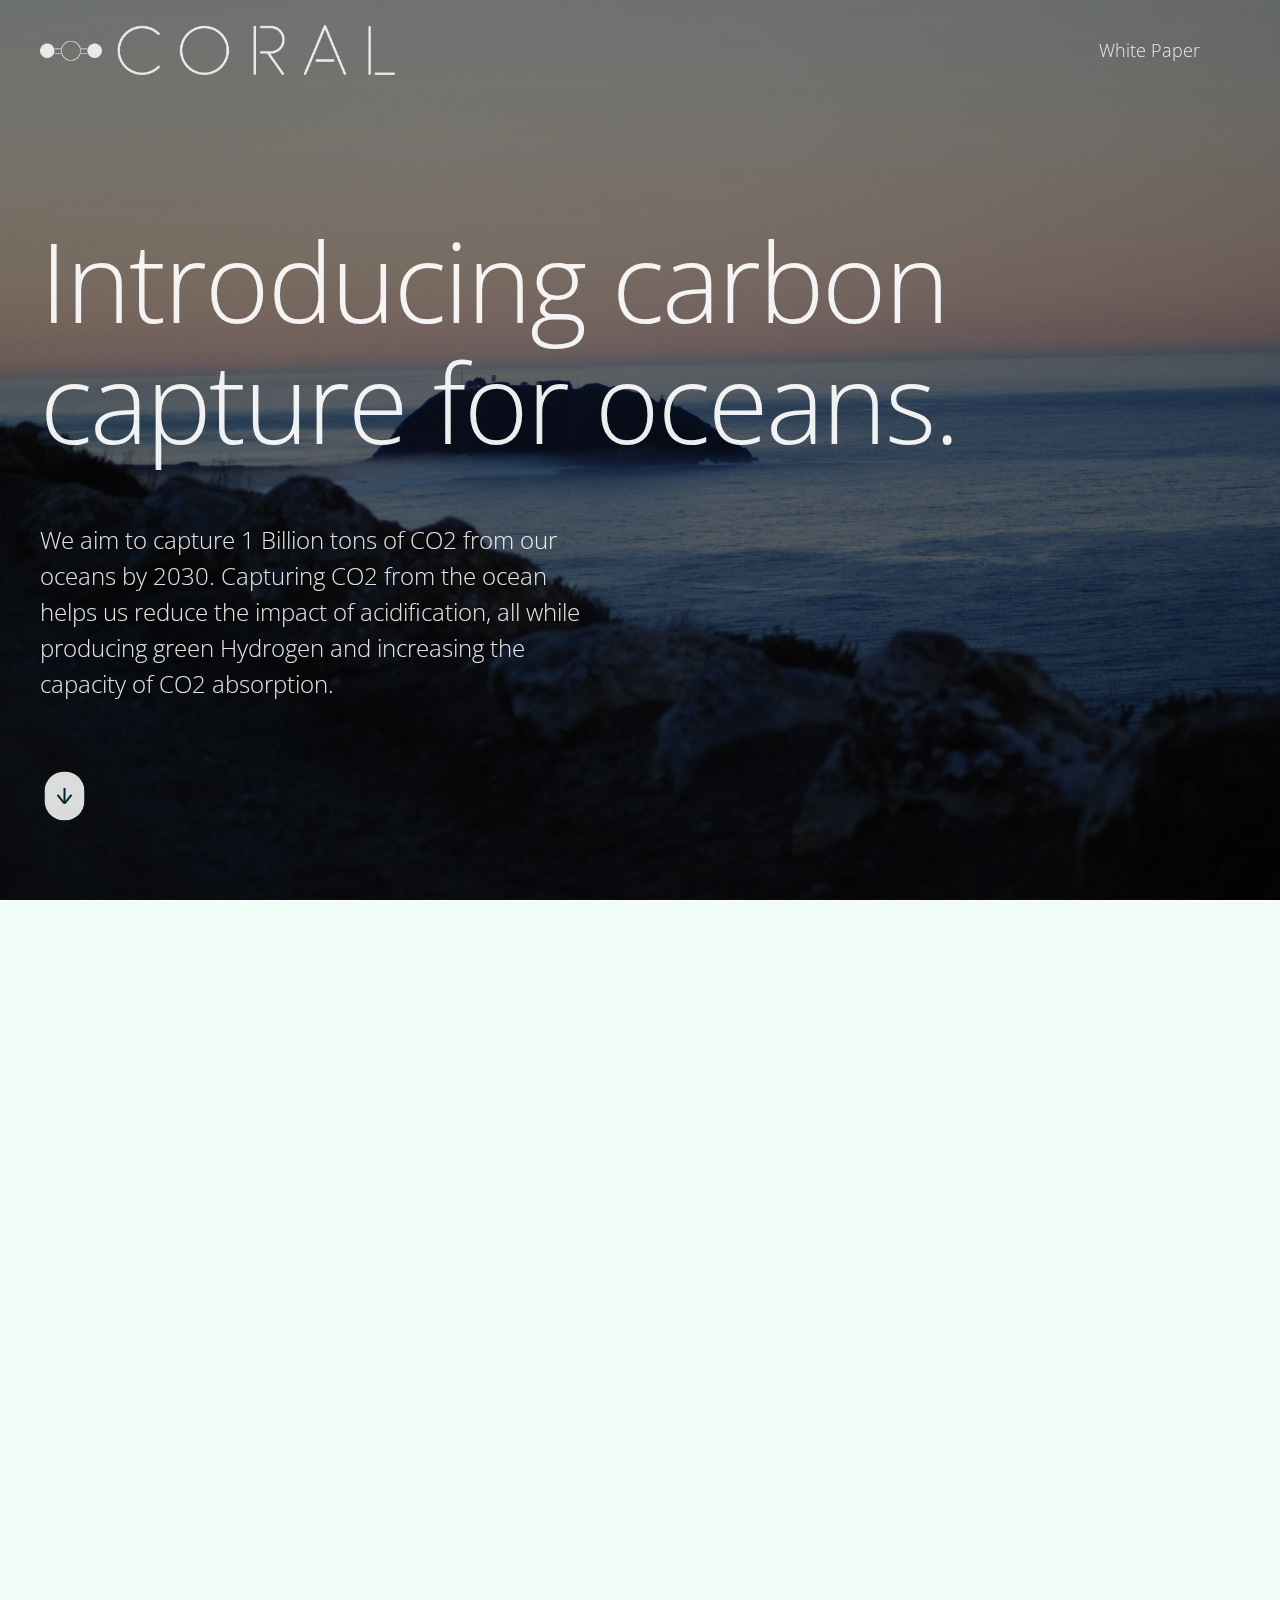
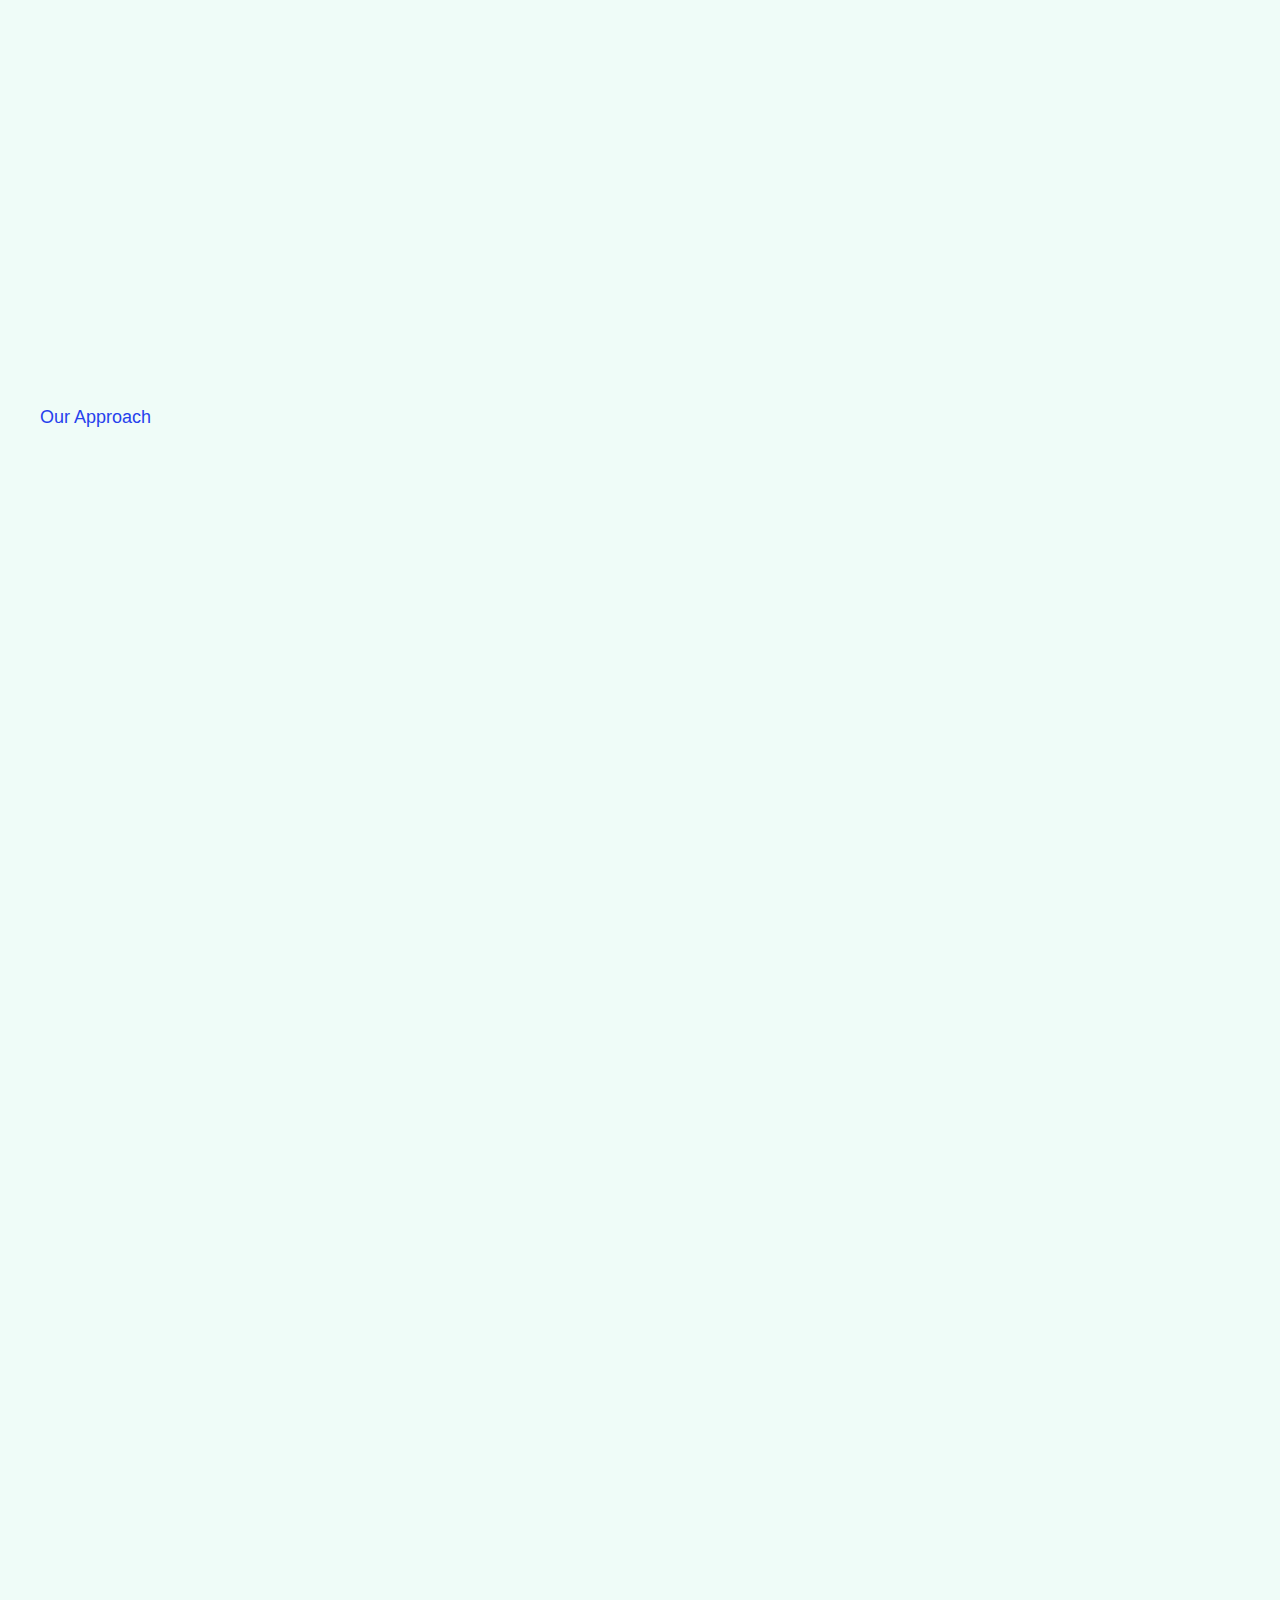
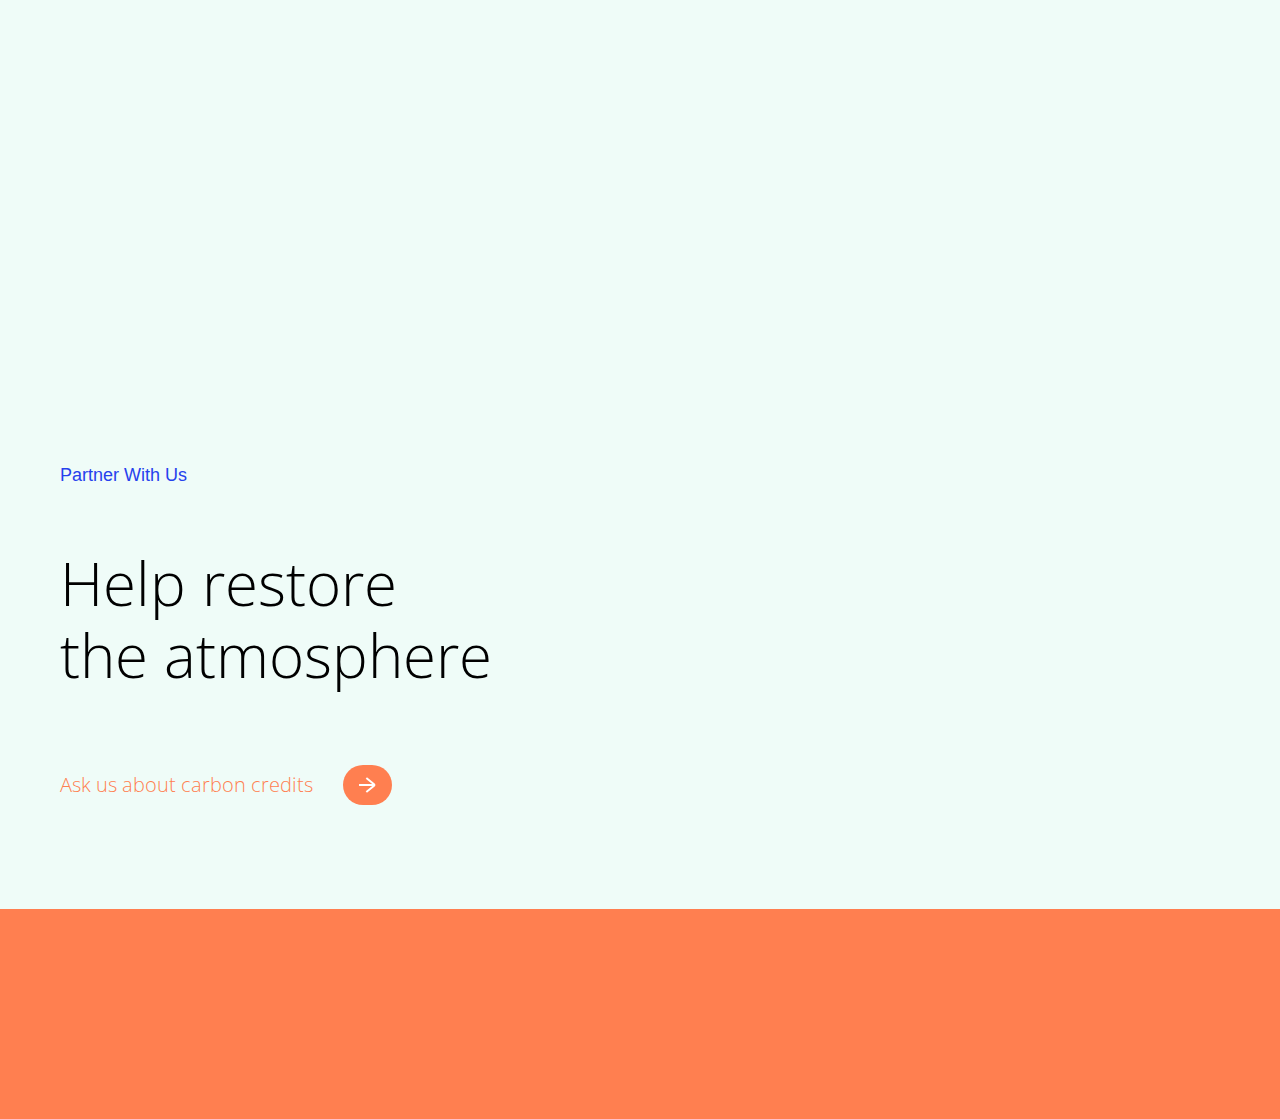
==== commit 54497a0e: "logo changes" ====
--- a/index.html
+++ b/index.html
@@ -82,7 +82,7 @@
         style="opacity: 1"
       >
         <a
-          href="/"
+          href="www.coralcarbon.com"
           aria-current="page"
           class="brand w-nav-brand w--current"
           aria-label="home"
--- a/Coral_files/Coral.css
+++ b/Coral_files/Coral.css
@@ -5437,7 +5437,7 @@
 
 
   .container-wide.product-intro.w-container {
-    background-color: #ff7f50;
+    background-color: #fff;
   }
 
   .heading-3 {
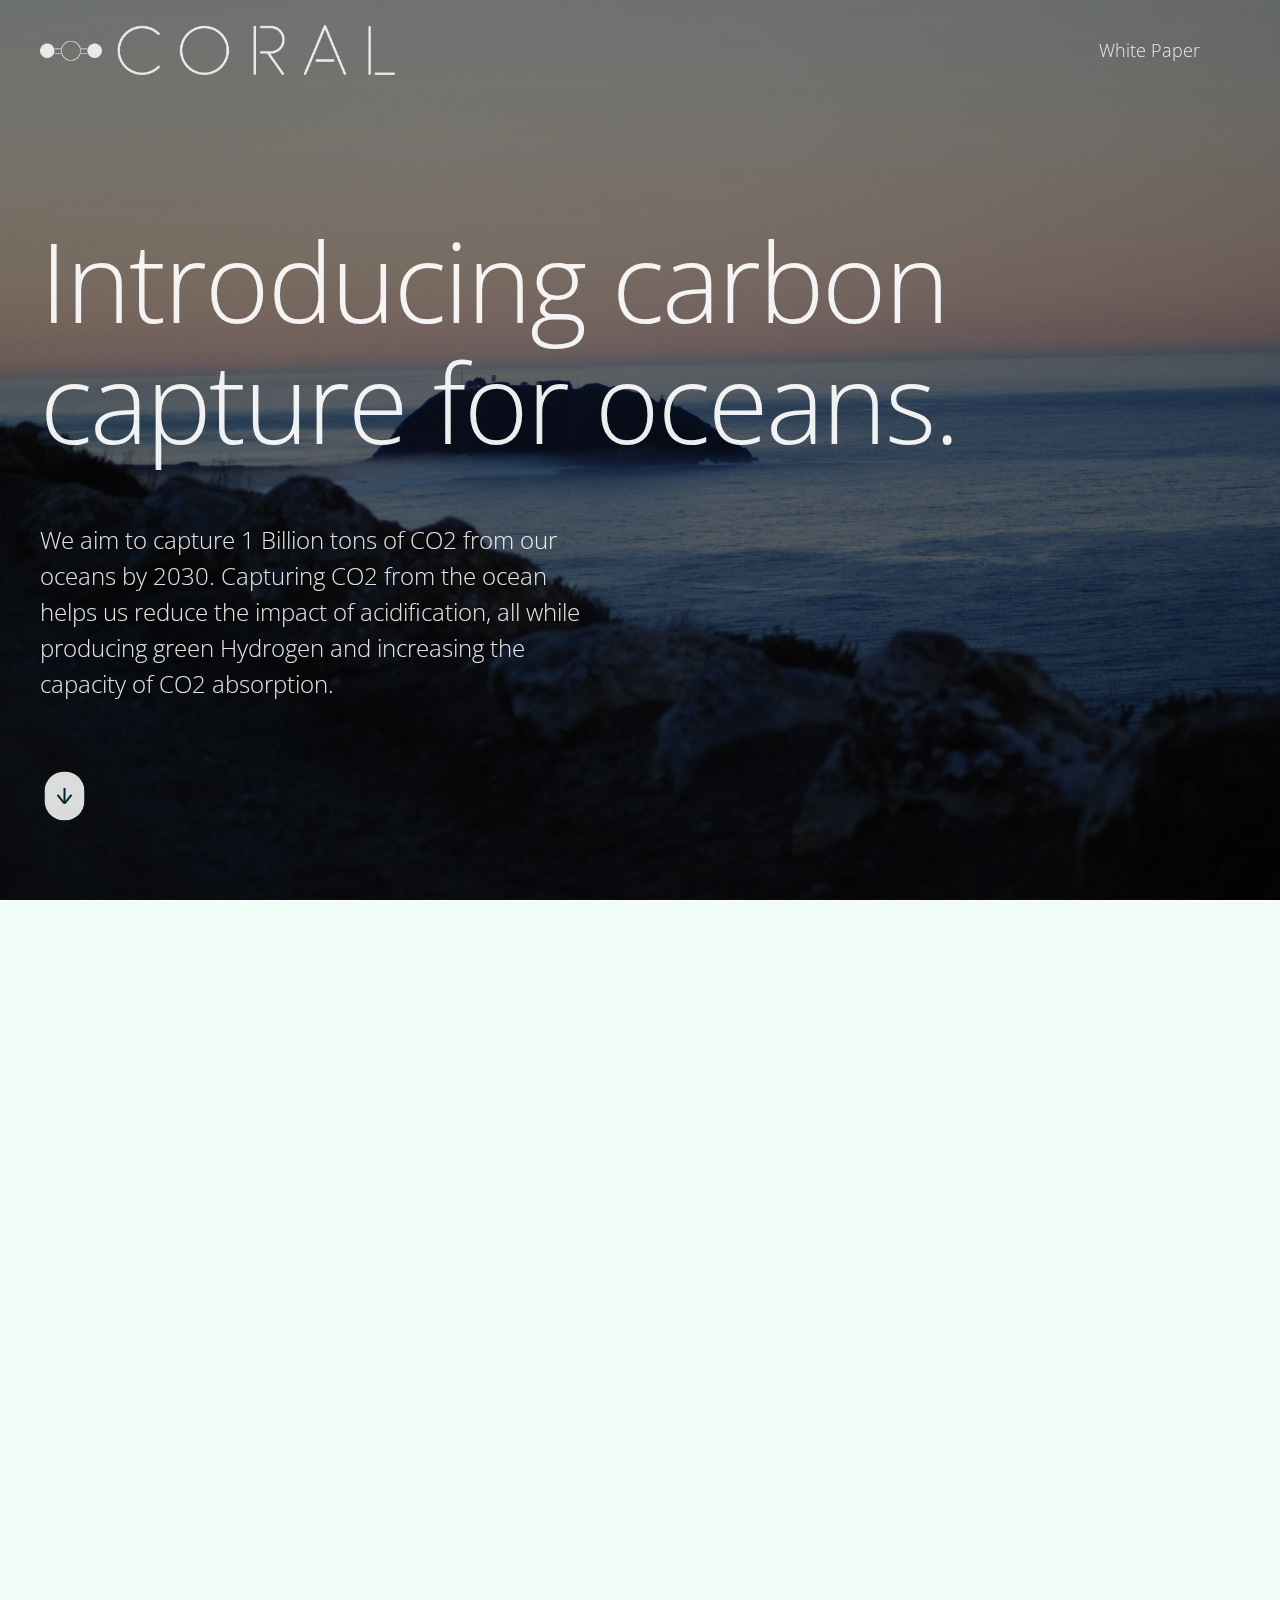
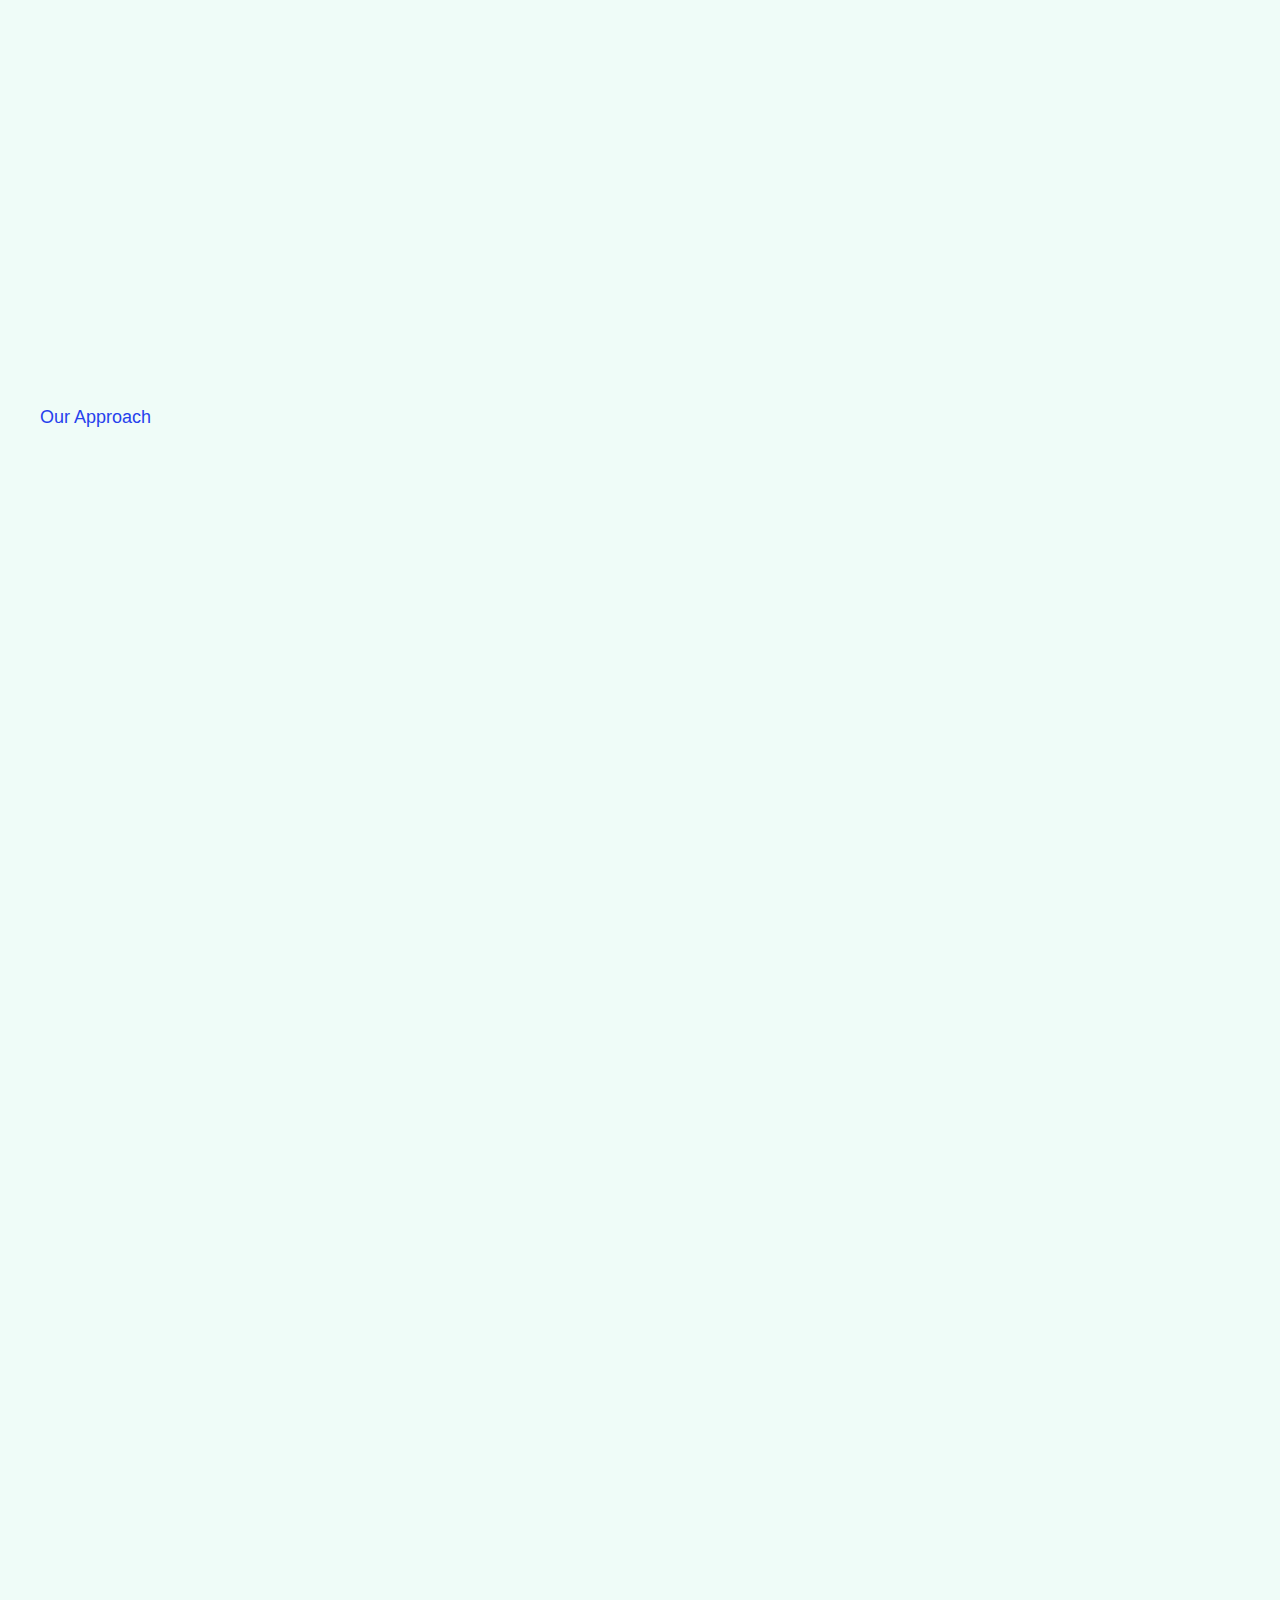
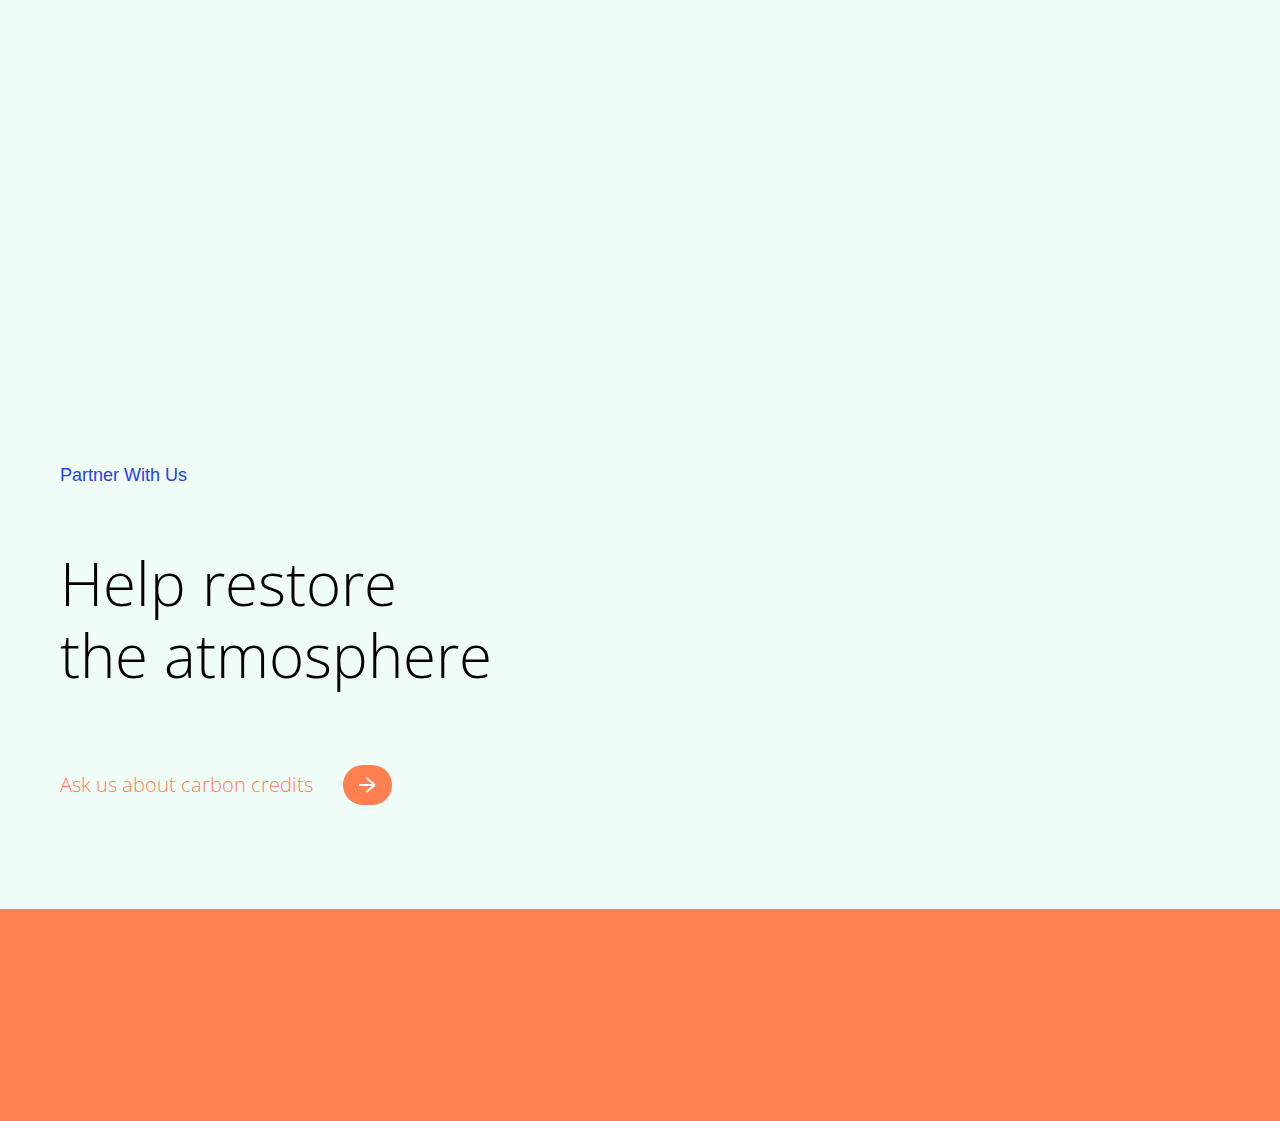
==== commit d95e63bf: "removing lazy loading for logo" ====
--- a/index.html
+++ b/index.html
@@ -1,5 +1,4 @@
 <!DOCTYPE html>
-<!-- saved from url=(0031)https://www.heirloomcarbon.com/ -->
 <html
   data-wf-domain="www.coralcarbon.com"
   data-wf-page="60add11dee939beafbad6aa7"
@@ -341,7 +340,6 @@
         >
           <img
             src="./Coral_files/logo.png"
-            loading="lazy"
             width="163"
             alt="Coral logotype"
             class="image-4"
@@ -358,7 +356,7 @@
             class="w-inline-block"
             ><img
               src="./Coral_files/twitterSocial.svg"
-              loading="lazy"
+
               alt="Twitter icon"
               class="footer social-ic" /></a
           ><a
@@ -367,7 +365,7 @@
             class="w-inline-block"
             ><img
               src="./Coral_files/LinkedIn.svg"
-              loading="lazy"
+
               alt="LinkedIn icon"
               class="footer social-ic"
           /></a>
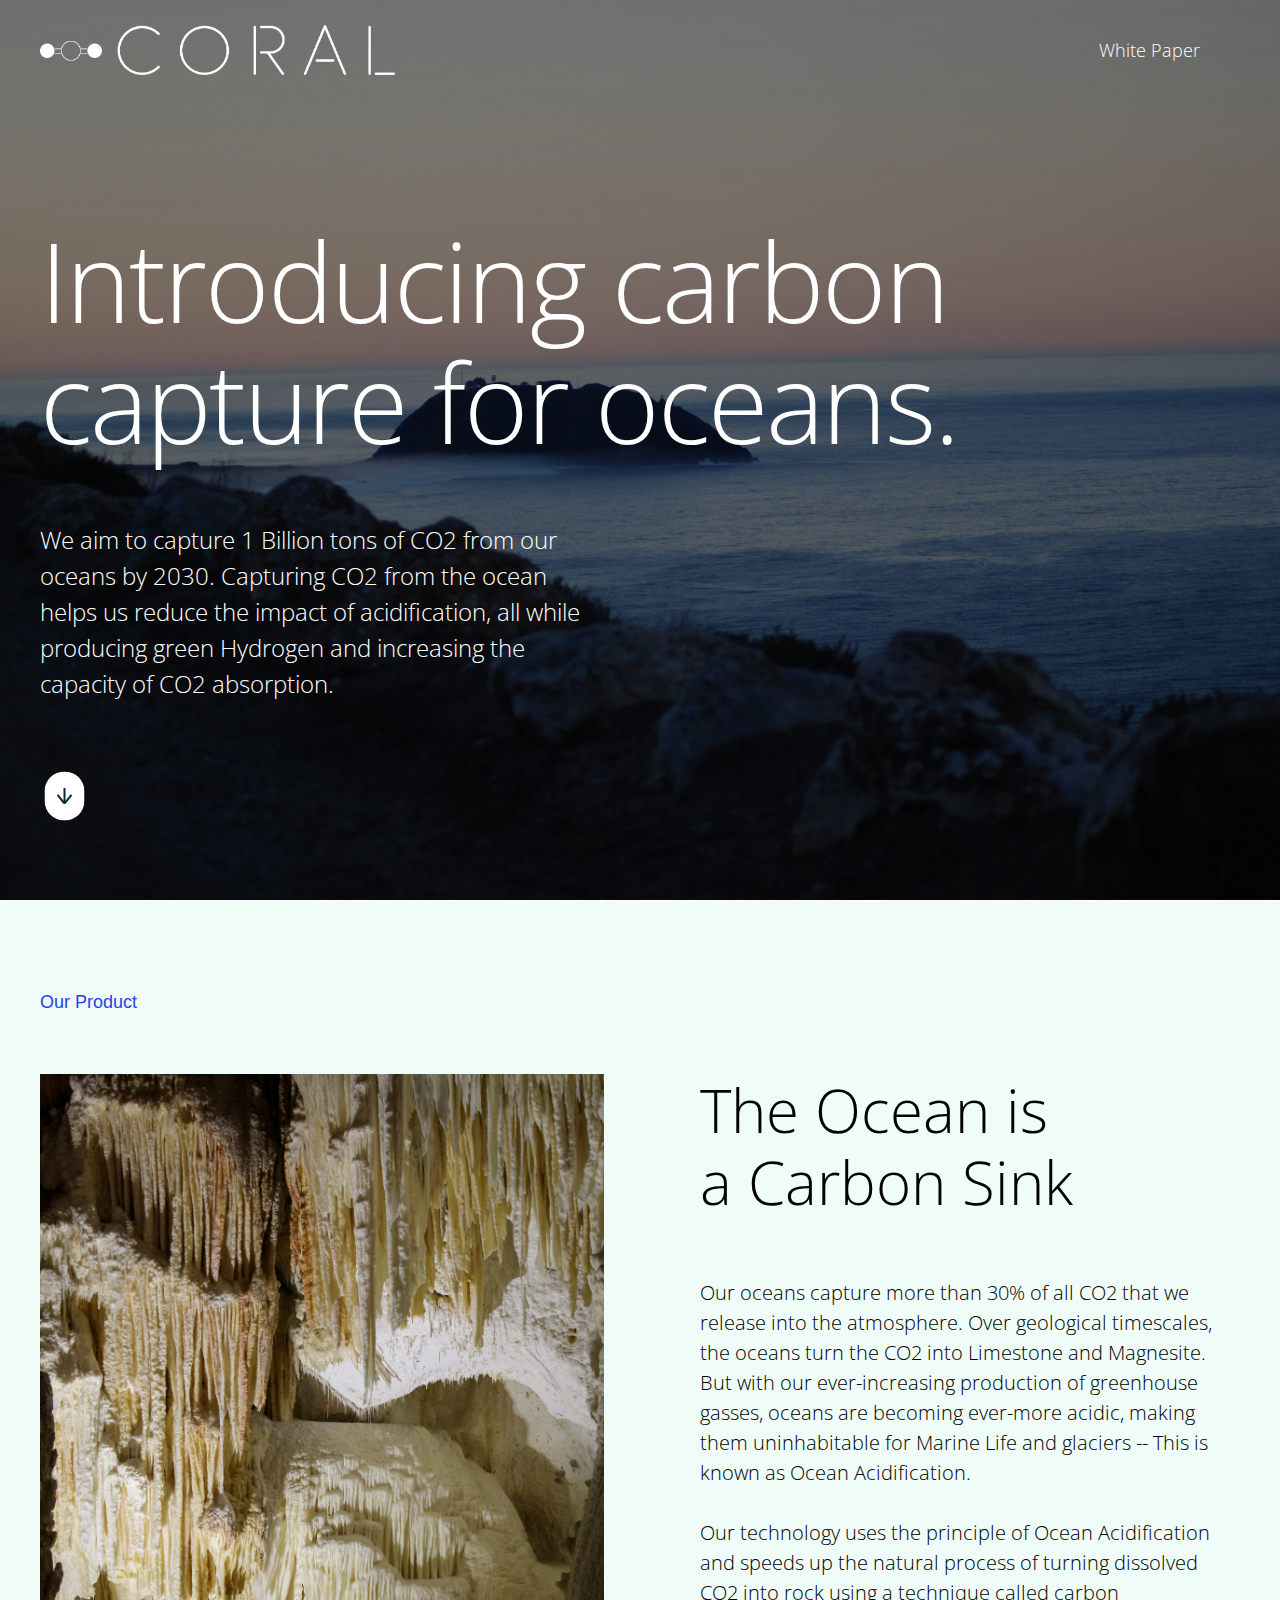
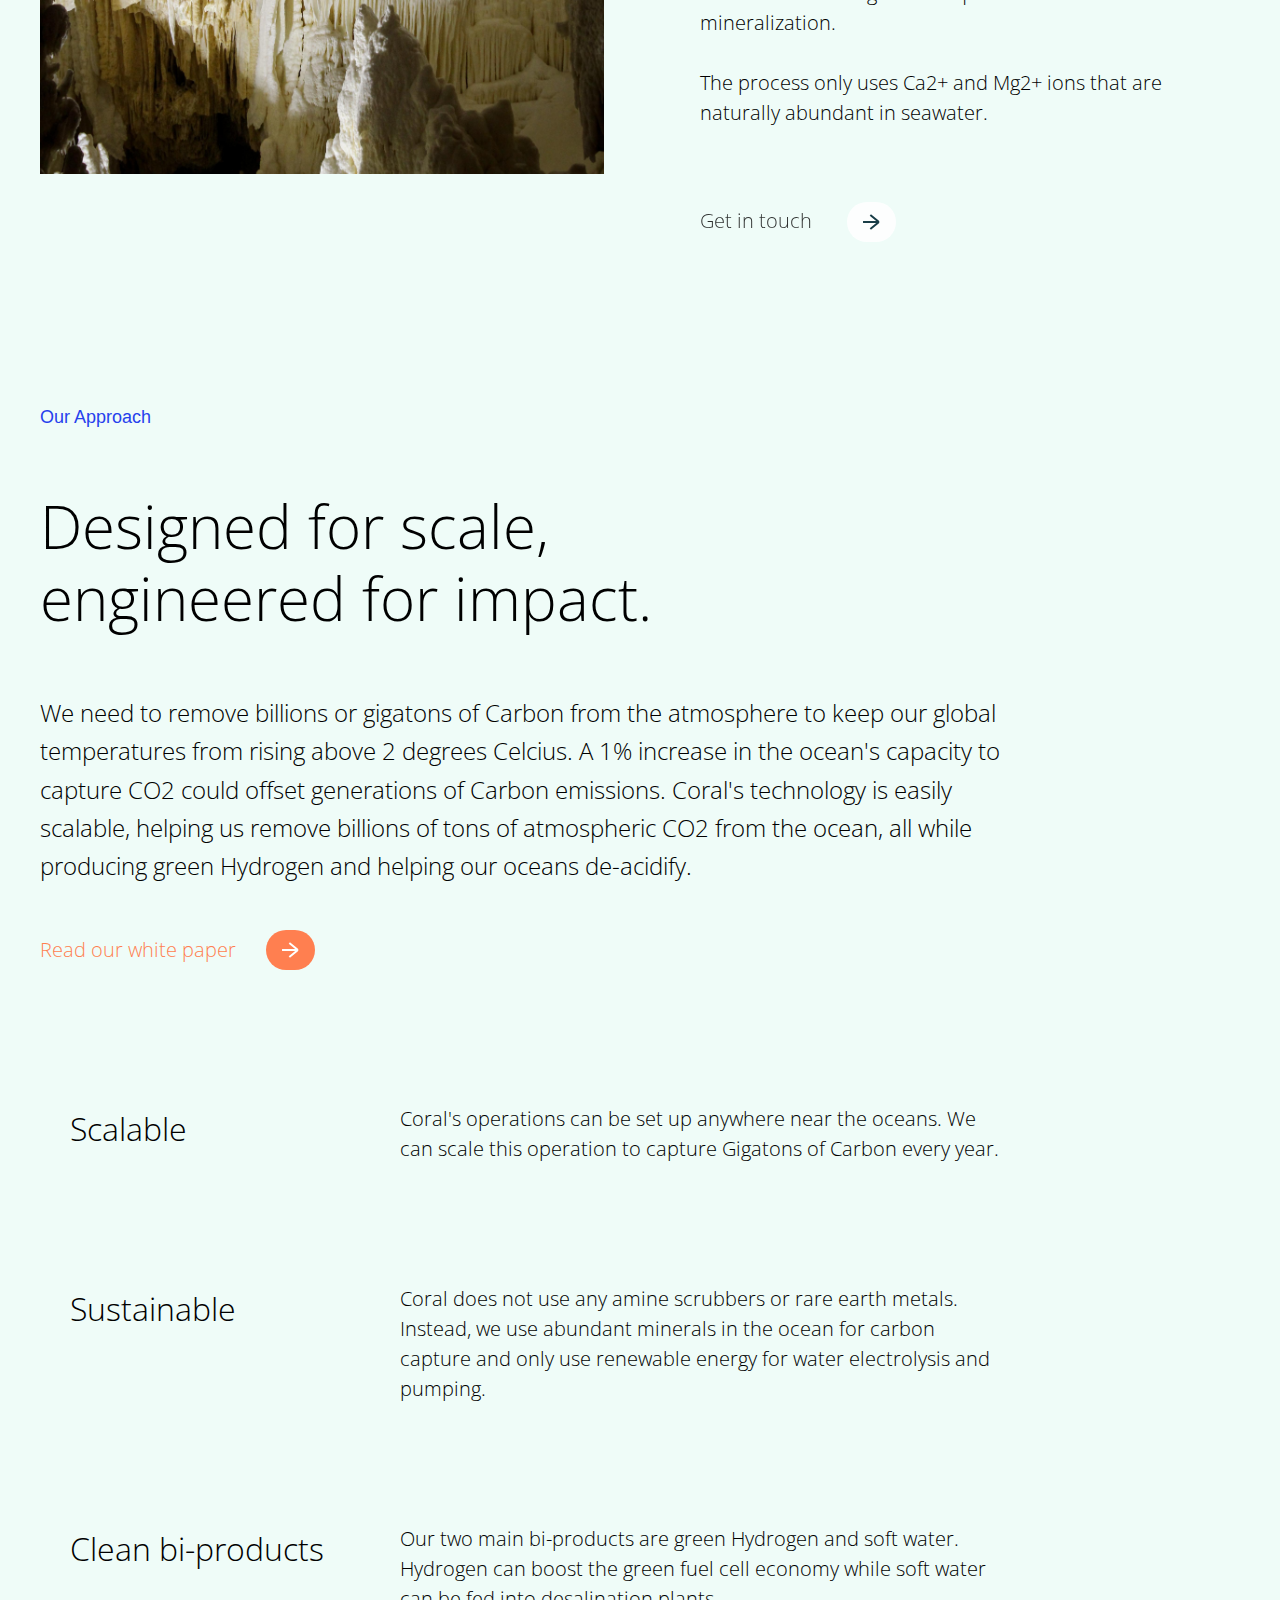
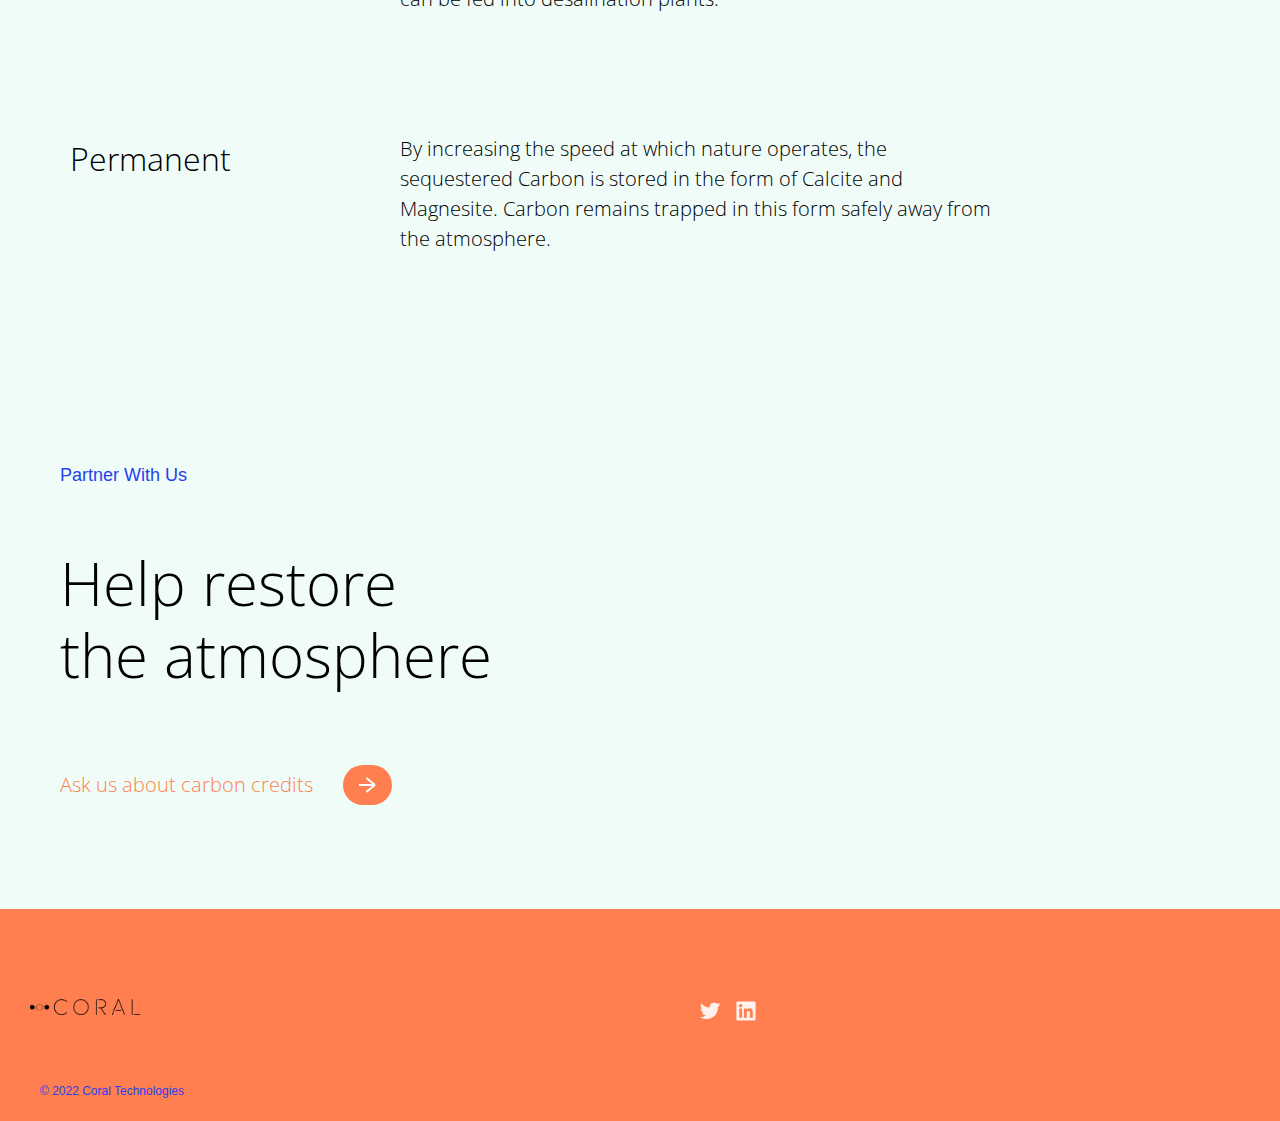
==== commit 8fa1581c: "adding scripts up top" ====
--- a/index.html
+++ b/index.html
@@ -45,6 +45,16 @@
             (n.className += t + "touch");
       })(window, document);
     </script>
+       <script
+       src="./Coral_files/jquery-3.5.1.min.dc5e7f18c8.js"
+       type="text/javascript"
+       integrity="sha256-9/aliU8dGd2tb6OSsuzixeV4y/faTqgFtohetphbbj0="
+       crossorigin="anonymous"
+     ></script>
+     <script
+       src="./Coral_files/webflow.95af75142.js"
+       type="text/javascript"
+     ></script>
     <link href="https://uploads-ssl.webflow.com/632a70cb13f59c65476fc96a/632cdf39ee76270bcf64d041_favicon.png" rel="shortcut icon" type="image/x-icon"/>
     <link href="https://uploads-ssl.webflow.com/632a70cb13f59c65476fc96a/632cdf39ee76270bcf64d041_favicon.png" rel="apple-touch-icon"/>
     <style>
@@ -334,9 +344,7 @@
     <div class="footer wf-section">
       <div class="container-wide footer w-container">
         <div
-          data-w-id="401fae9b-e6fc-01dc-f05f-22fd1c64a952"
-          
-          class="div-50 left"
+          class="div-50 "
         >
           <img
             src="./Coral_files/logo.png"
@@ -383,16 +391,6 @@
       
       </div>
     </div>
-    <script
-      src="./Coral_files/jquery-3.5.1.min.dc5e7f18c8.js"
-      type="text/javascript"
-      integrity="sha256-9/aliU8dGd2tb6OSsuzixeV4y/faTqgFtohetphbbj0="
-      crossorigin="anonymous"
-    ></script>
-    <script
-      src="./Coral_files/webflow.95af75142.js"
-      type="text/javascript"
-    ></script>
     <!--[if lte IE 9
       ]><script src="//cdnjs.cloudflare.com/ajax/libs/placeholders/3.0.2/placeholders.min.js"></script
     ><![endif]-->
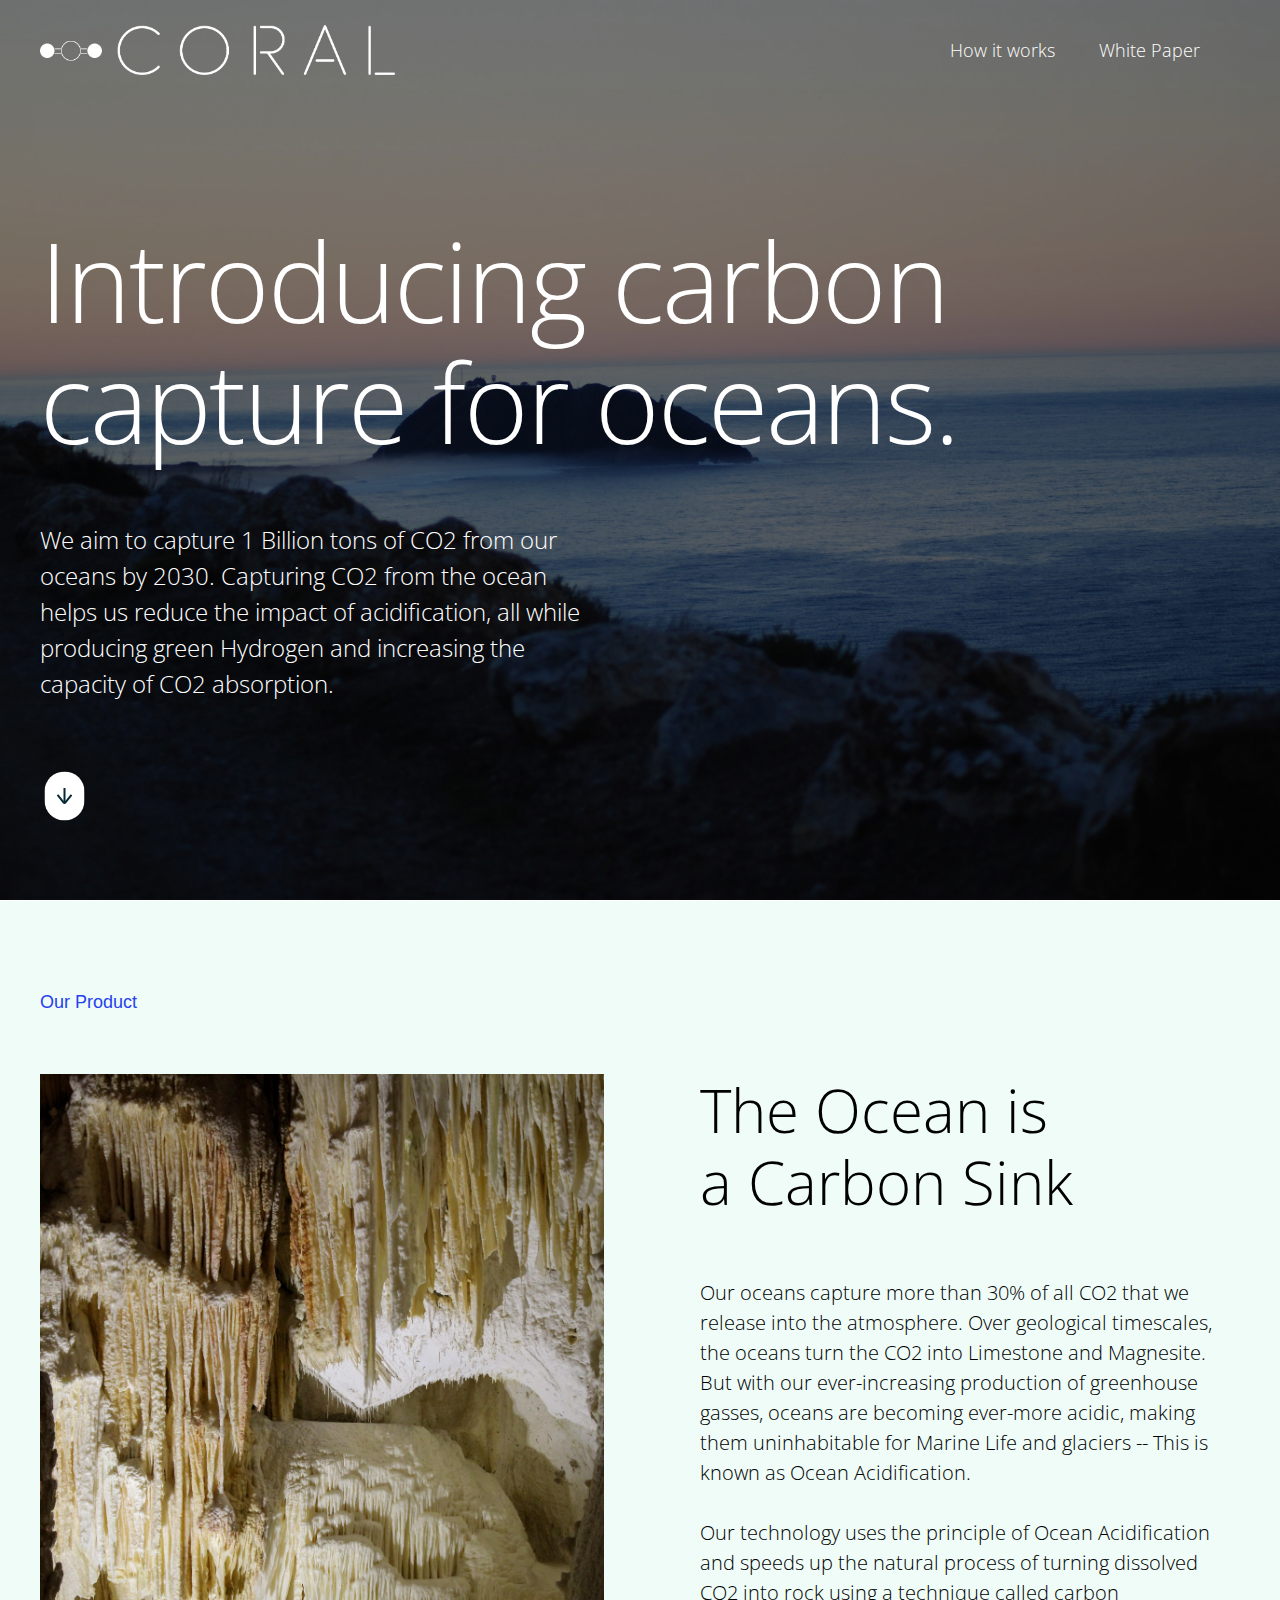
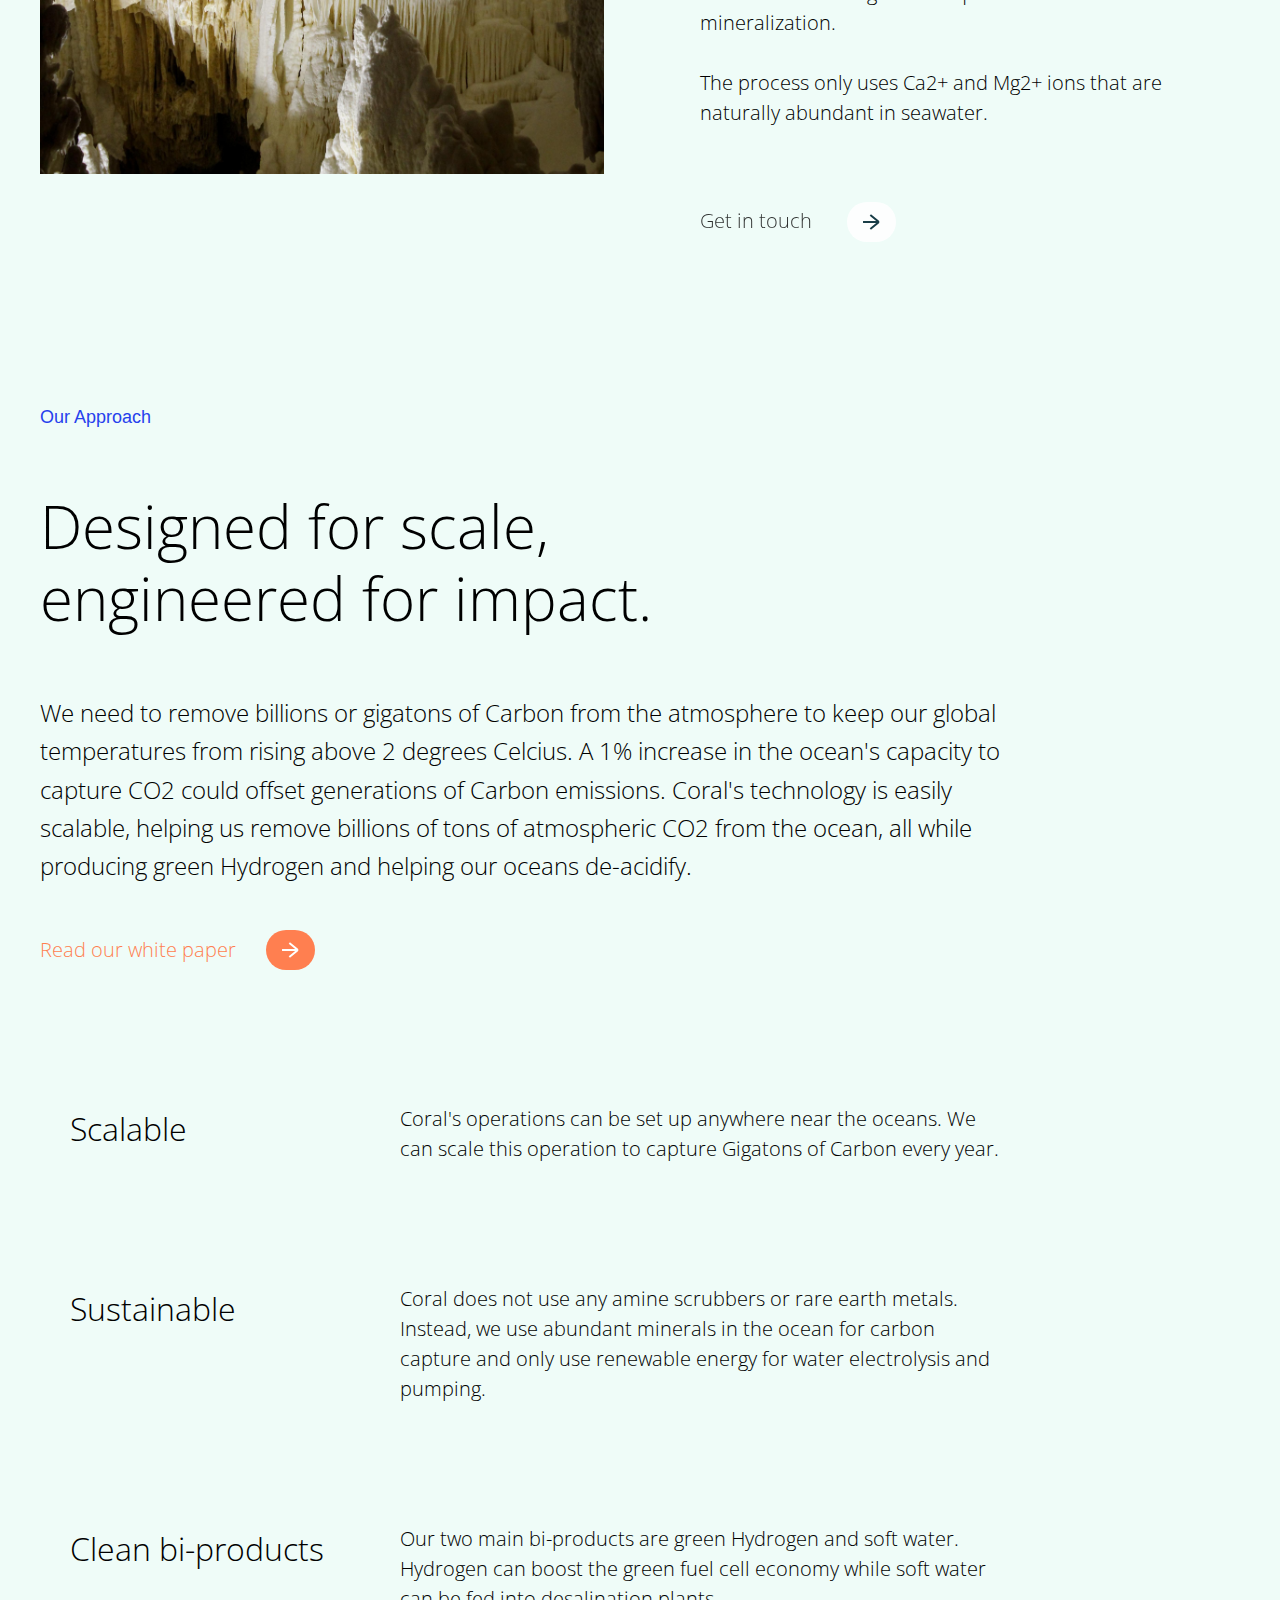
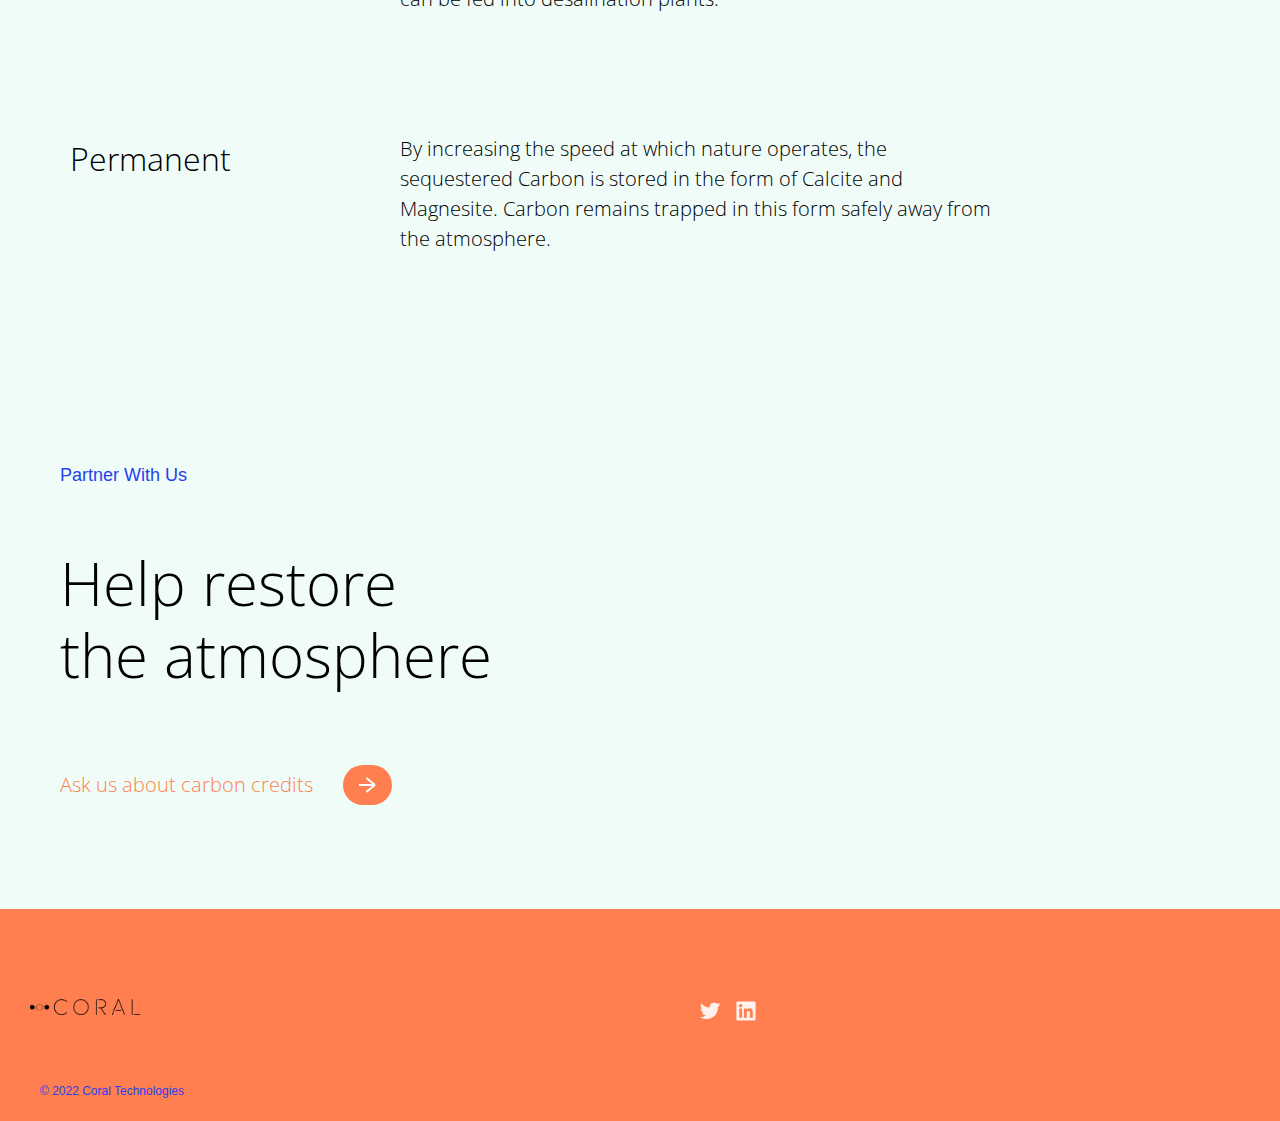
==== commit 59020593: "adding methodology files" ====
--- a/index.html
+++ b/index.html
@@ -127,6 +127,9 @@
           />
         </div>
         <nav role="navigation" class="nav-menu w-nav-menu">
+          <a href="./method.html"
+          class="nav-link w-nav-link"
+          >How it works</a>
           <a href="https://coralcarbon.notion.site/A-scalable-direct-ocean-capture-method-based-on-accelerated-alkaline-weathering-of-Calcium-and-Magne-3bfd05aa5f3a46a7af20bfc630a9052a"
           class="nav-link w-nav-link"
           >White Paper</a>
--- a/Coral_files/Coral.css
+++ b/Coral_files/Coral.css
@@ -3537,7 +3537,7 @@
 }
 
 .section-7 {
-  background-color: #ff7f50;
+  background-color: #fff;
   color: #ff7f50;
 }
 
@@ -5200,7 +5200,7 @@
   -ms-flex-align: center;
   align-items: center;
   border-radius: 24px;
-  background-color: #faa180;
+  background-color: #b7bcea;
 }
 
 .div-block-23 {
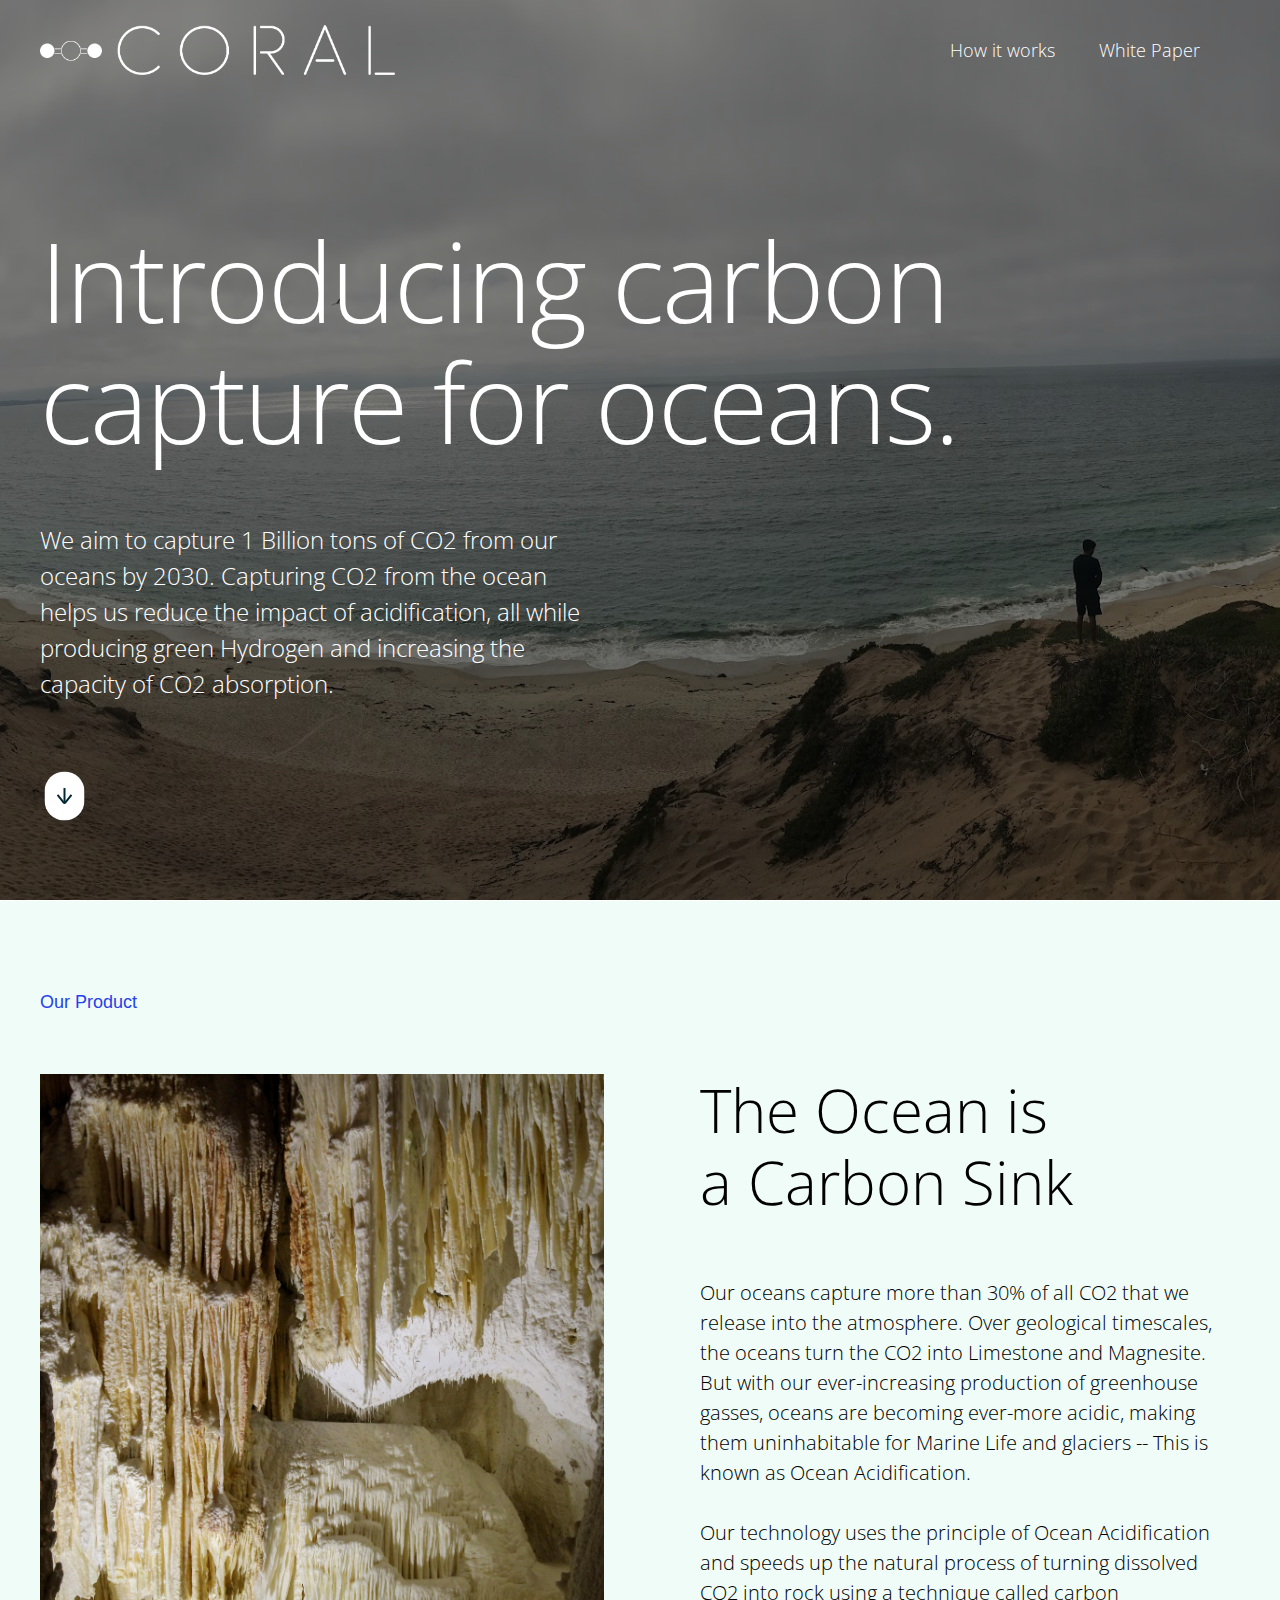
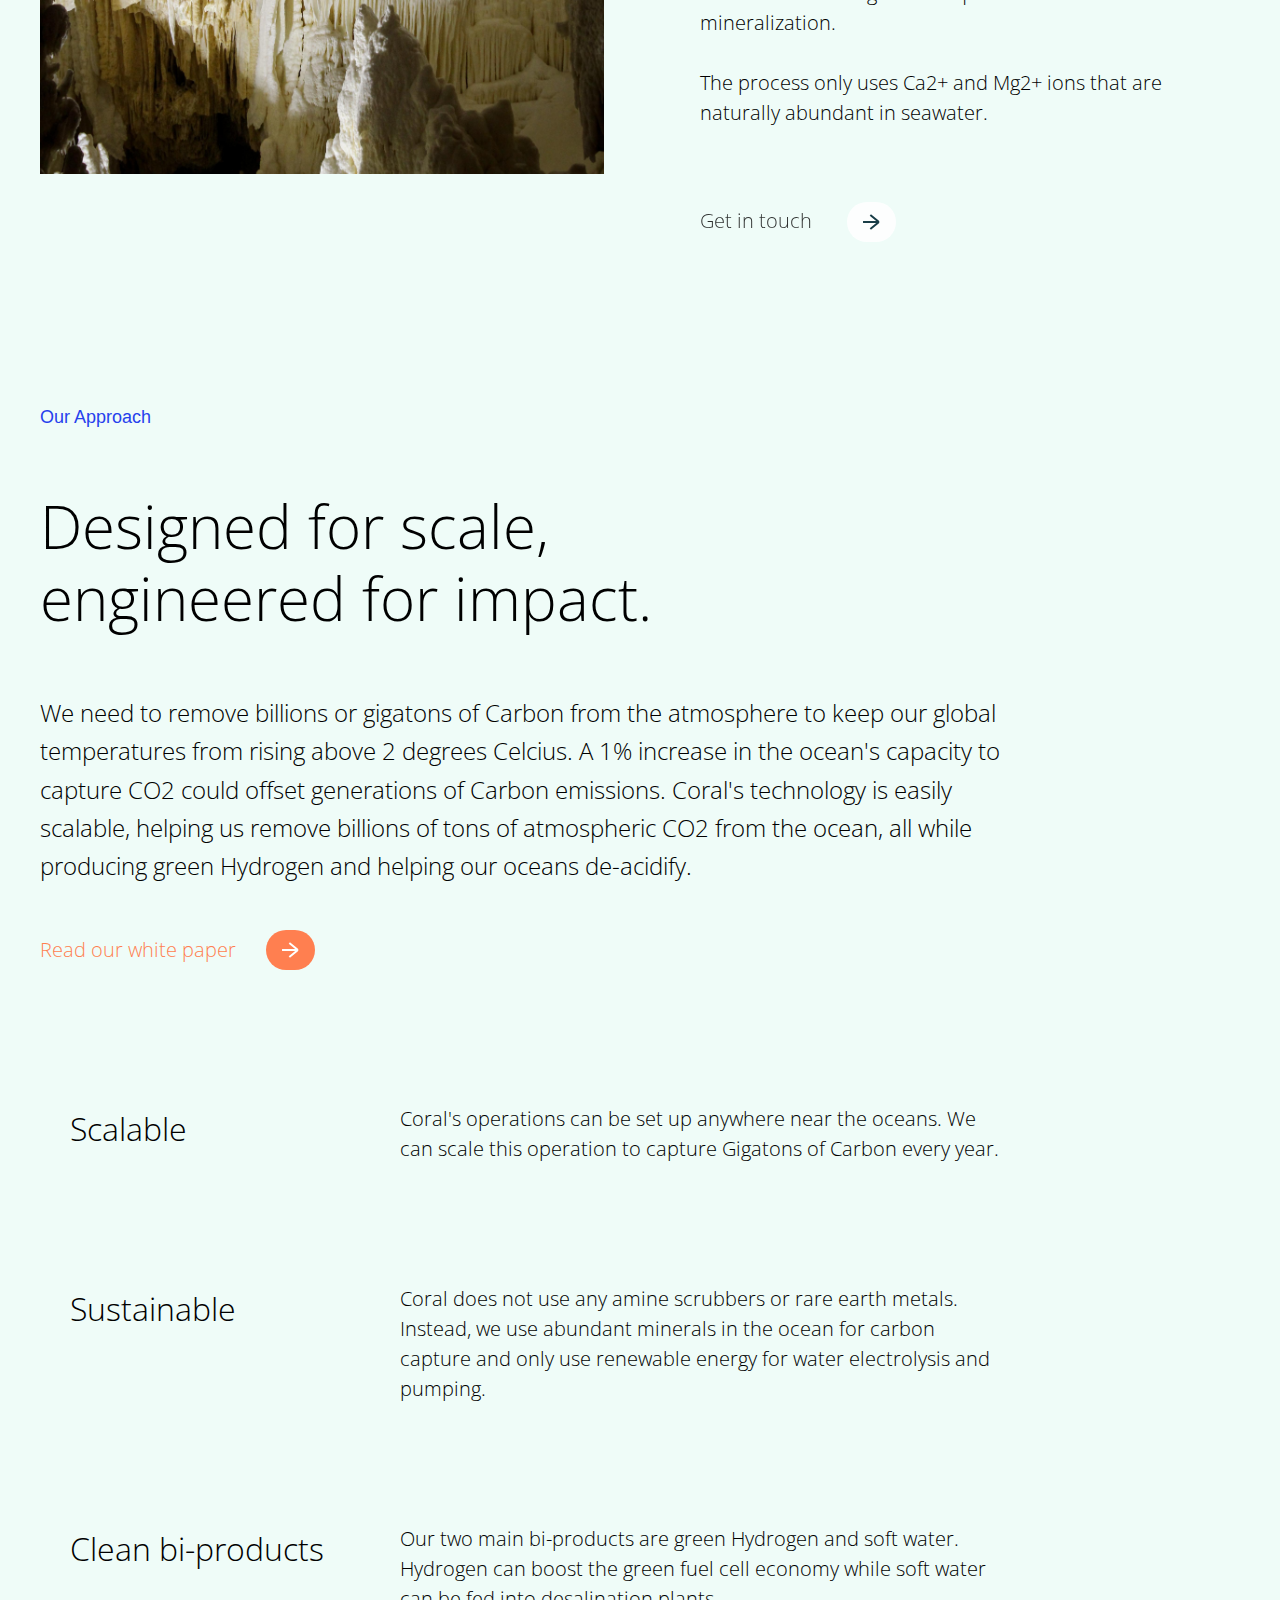
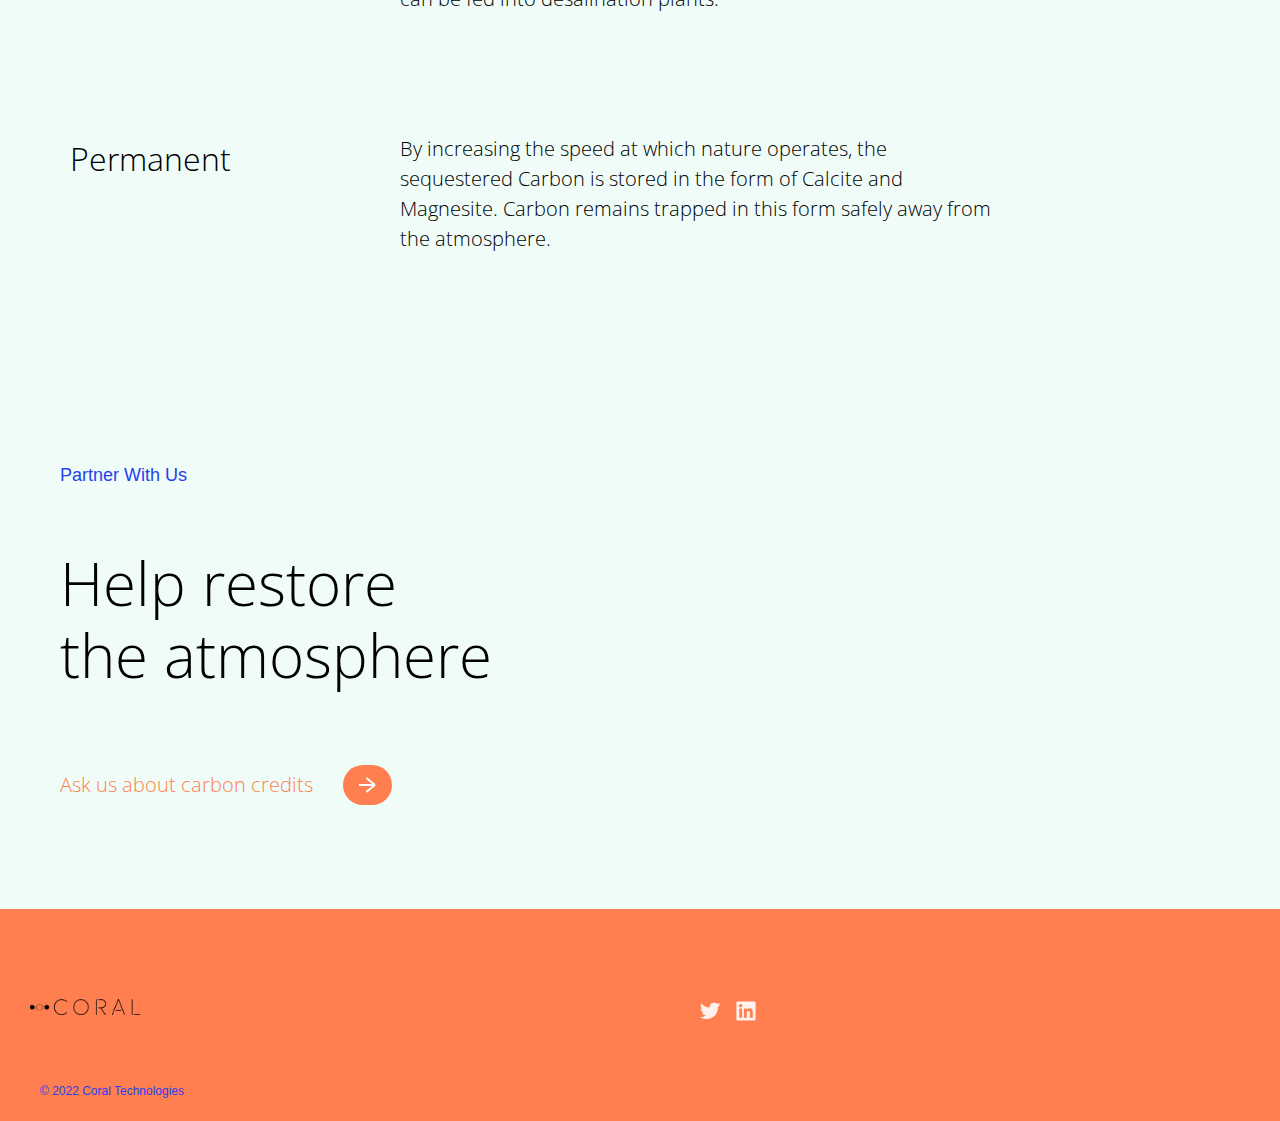
==== commit 629f22aa: "fixing link inside logo" ====
--- a/index.html
+++ b/index.html
@@ -91,7 +91,7 @@
         style="opacity: 1"
       >
         <a
-          href="www.coralcarbon.com"
+          href="./index.html"
           aria-current="page"
           class="brand w-nav-brand w--current"
           aria-label="home"
--- a/Coral_files/Coral.css
+++ b/Coral_files/Coral.css
@@ -2687,8 +2687,8 @@
   -webkit-align-items: center;
   -ms-flex-align: center;
   align-items: center;
-  background-image: -webkit-gradient(linear, left top, left bottom, from(rgba(0, 0, 0, 0.5)), to(rgba(0, 0, 0, 0.5))), url("../Coral_files/DSC_0198.jpeg");
-  background-image: linear-gradient(180deg, rgba(0, 0, 0, 0.5), rgba(0, 0, 0, 0.5)), url("../Coral_files/DSC_0198.jpeg");
+  background-image: -webkit-gradient(linear, left top, left bottom, from(rgba(0, 0, 0, 0.5)), to(rgba(0, 0, 0, 0.5))), url("../Coral_files/newBG.jpeg");
+  background-image: linear-gradient(180deg, rgba(0, 0, 0, 0.5), rgba(0, 0, 0, 0.5)), url("../Coral_files/newBG.jpeg");
   background-position: 0px 0px, 50% 50%;
   background-size: auto, cover;
 }
@@ -6459,7 +6459,7 @@
 @media screen and (max-width: 479px) {
   .logo {
     position: static;
-    width: 90%;
+    width: 100%;
     max-width: none;
     margin-left: -4px;
     padding-left: 0px;
@@ -6522,7 +6522,7 @@
   }
 
   .section.image-bg {
-    background-image: -webkit-gradient(linear, left top, left bottom, from(rgba(0, 0, 0, 0.6)), to(rgba(0, 0, 0, 0.6))), url("../Coral_files/test_marina.jpeg");
+    background-image: -webkit-gradient(linear, left top, left bottom, from(rgba(0, 0, 0, 0.6)), to(rgba(0, 0, 0, 0.6))), url("../Coral_files/newBG.jpeg");
     background-position: 0px 0px, 50% 50%;
   }
 
@@ -6867,7 +6867,10 @@
   }
 
   .imgproduct.tablet {
-    min-height: 220px;
+    min-height: 250px;
+    display: block;
+    margin-left: auto;
+    margin-right: auto;
   }
 
   .imghalf {
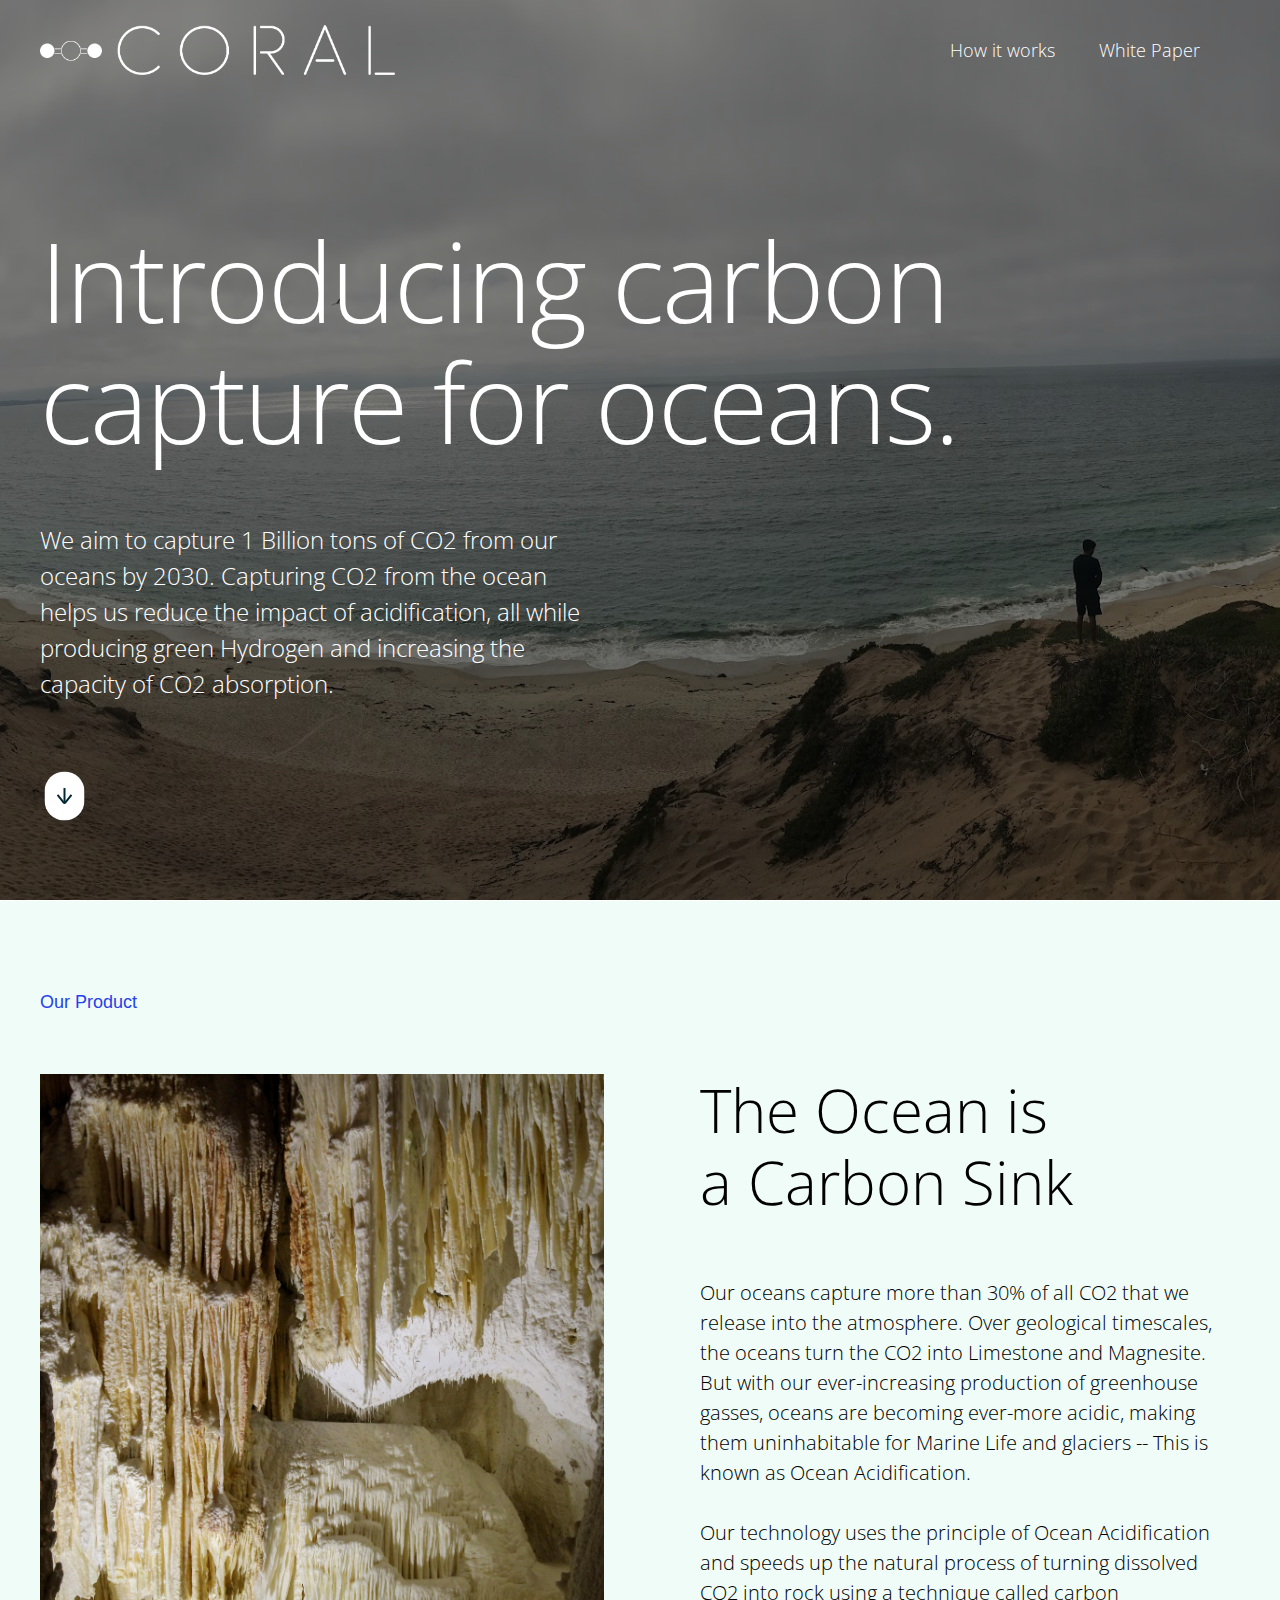
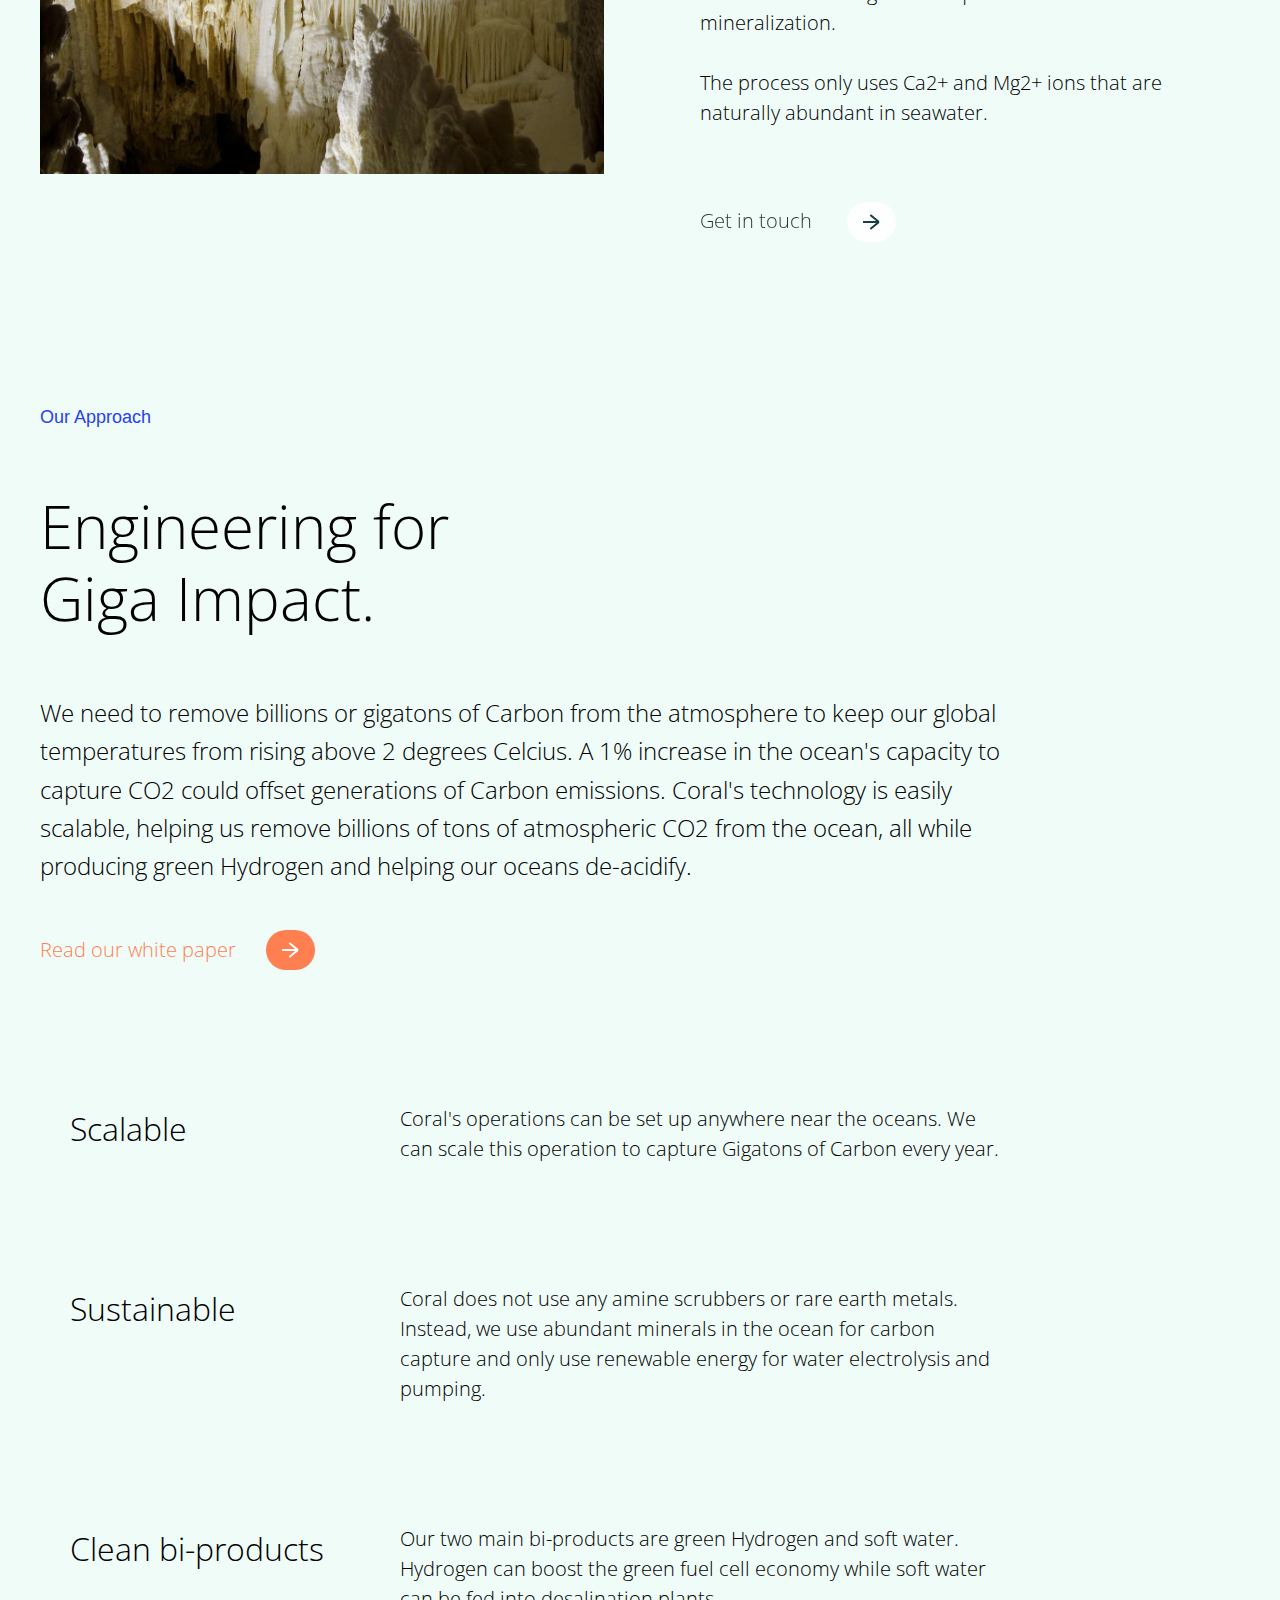
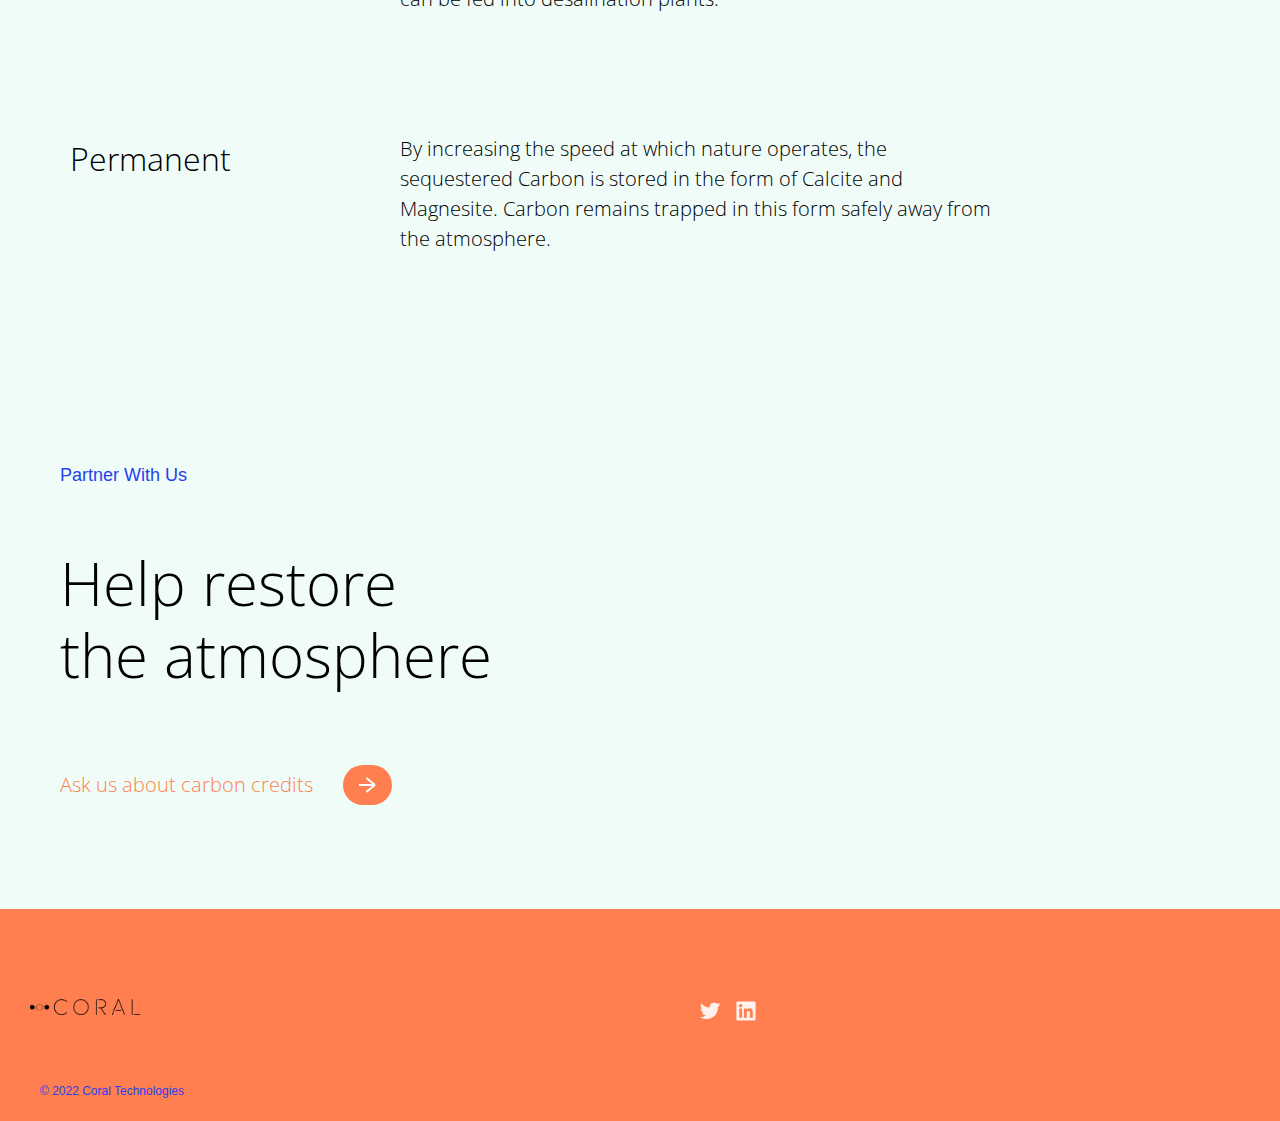
==== commit a1ecc3a5: "changing some subtitles" ====
--- a/index.html
+++ b/index.html
@@ -224,7 +224,7 @@
             
             class="heading-2"
           >
-            Designed for scale,<br />engineered for impact.
+            Engineering for <br> Giga Impact.
           </h2>
           <p
             data-w-id="794ac7b1-8b50-69c9-4483-aefd7e9c27a8"
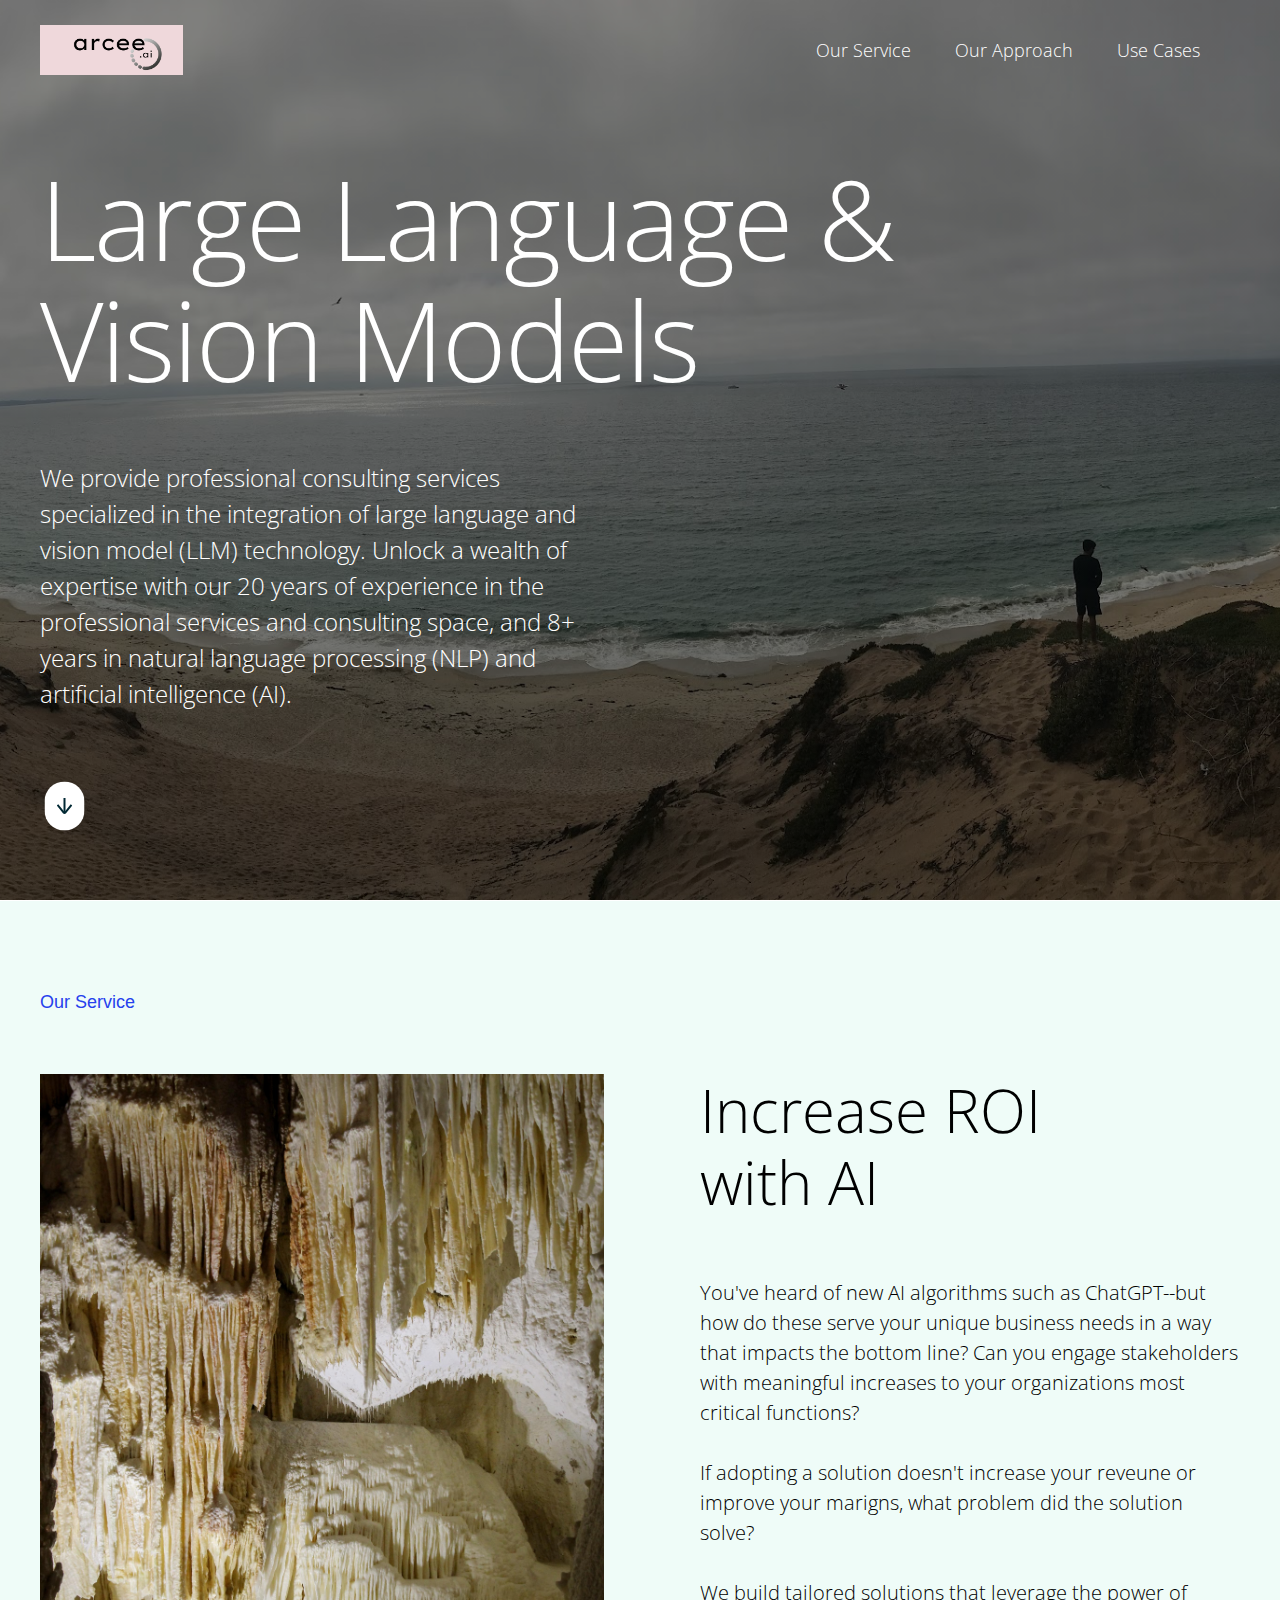
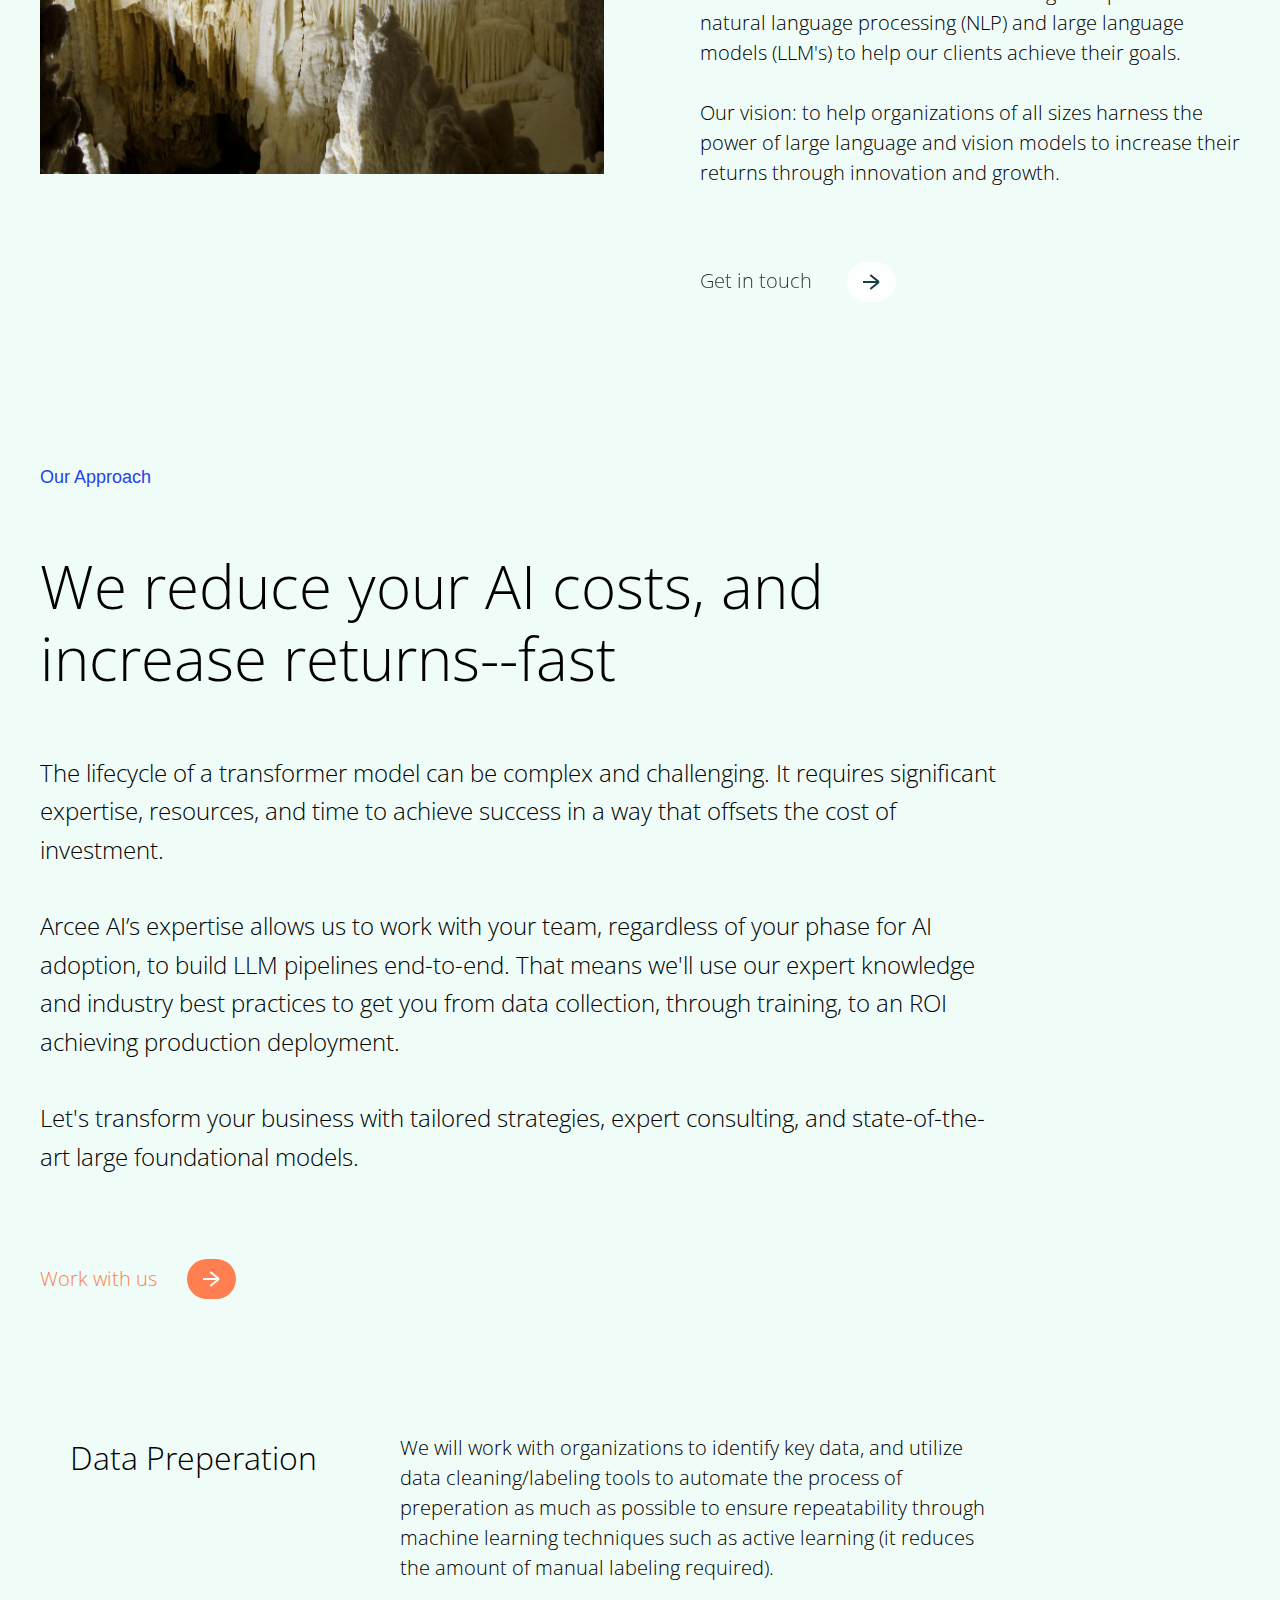
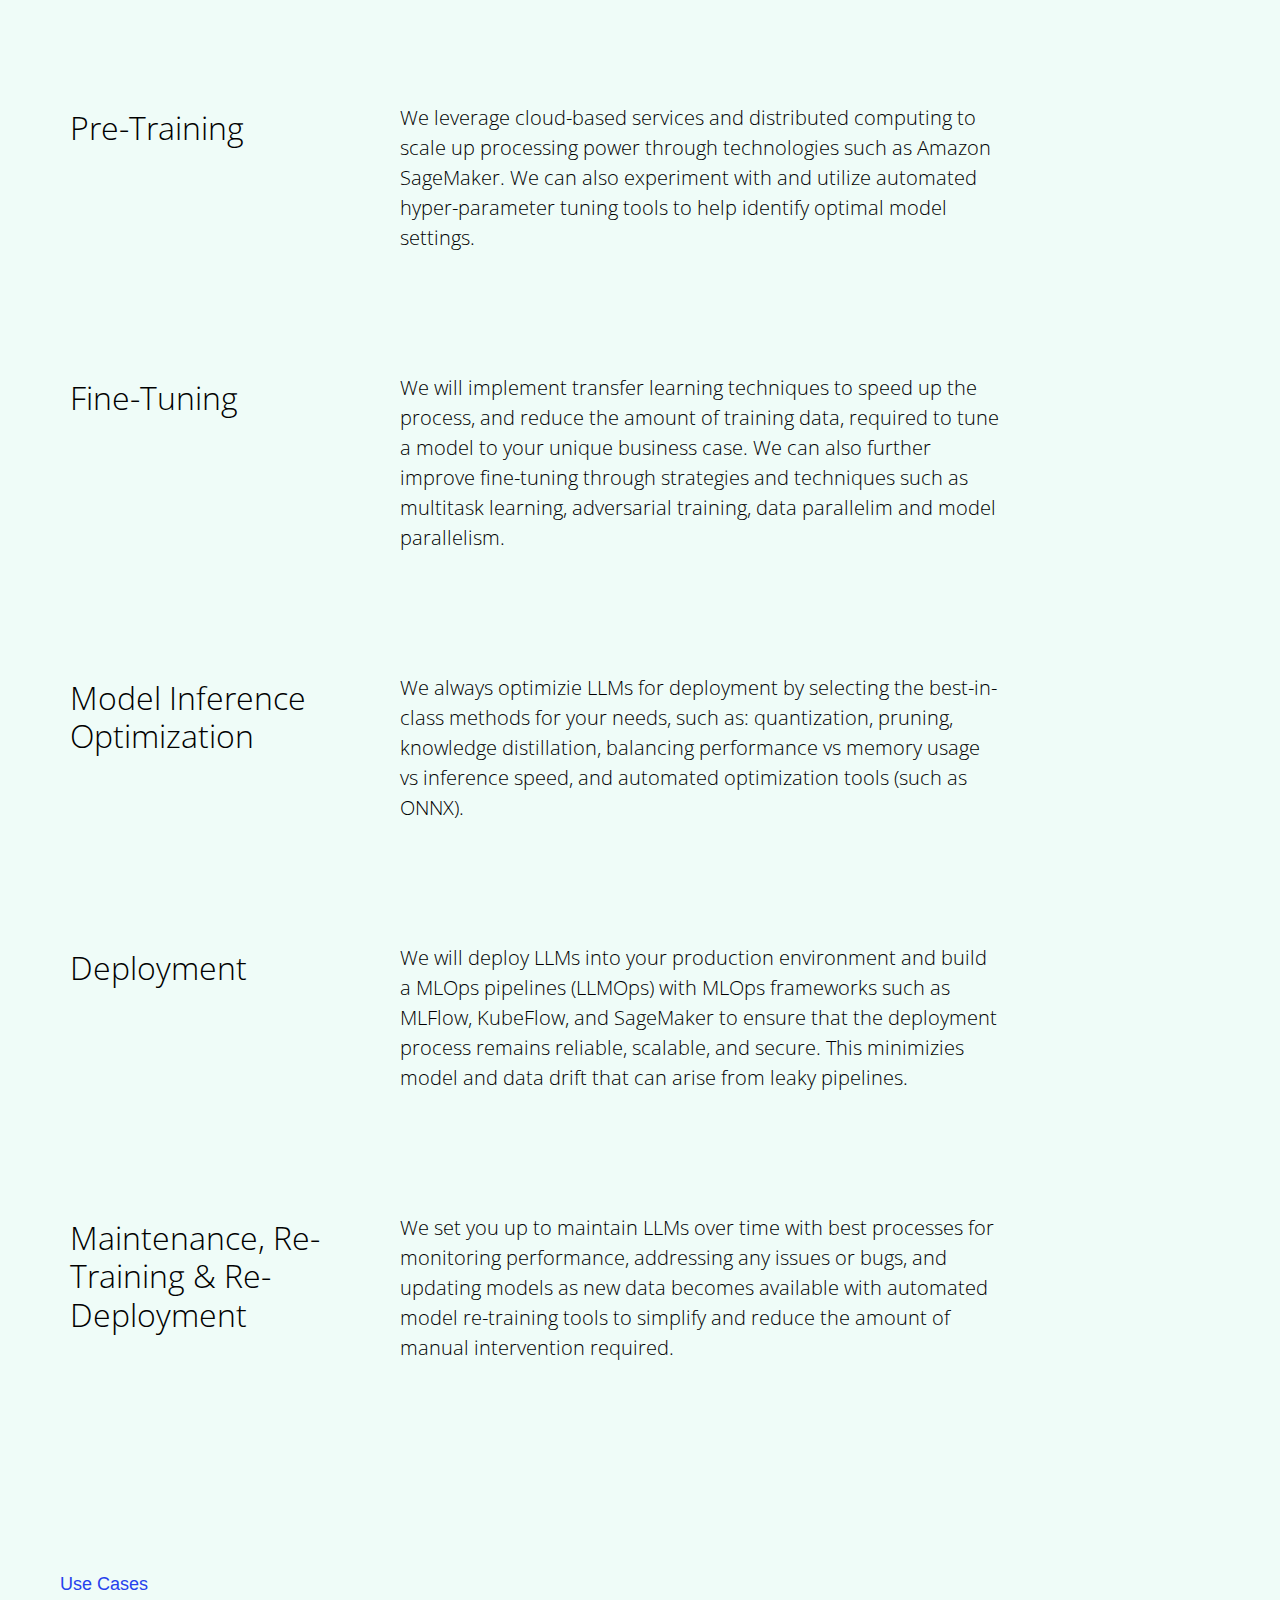
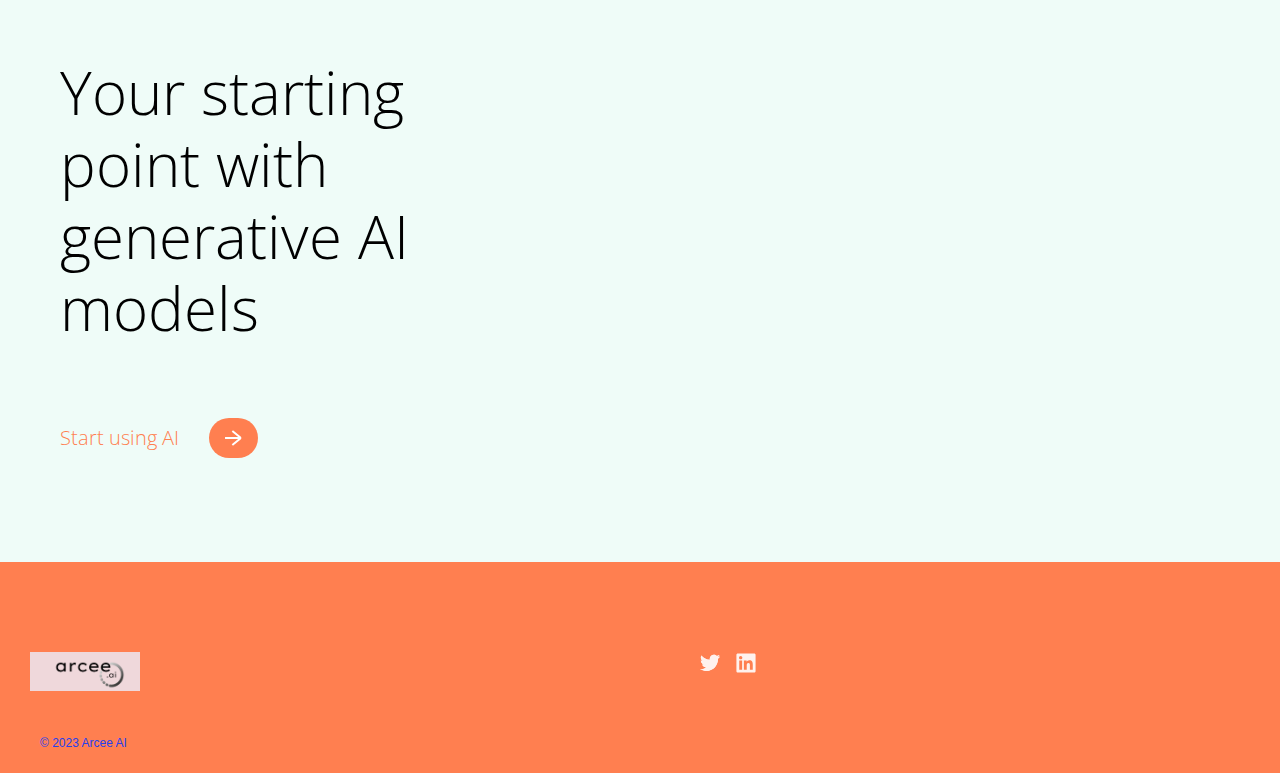
==== commit 7439ce41: "updated copy" ====
--- a/index.html
+++ b/index.html
@@ -1,401 +1,312 @@
 <!DOCTYPE html>
-<html
-  data-wf-domain="www.coralcarbon.com"
-  data-wf-page="60add11dee939beafbad6aa7"
-  data-wf-site="6041330ff151737fb03fc474"
-  class="w-mod-js w-mod-ix wf-manrope-n3-active wf-manrope-n4-active wf-active"
->
-  <head>
-    <meta http-equiv="Content-Type" content="text/html; charset=UTF-8" />
-    <style>
-      .wf-force-outline-none[tabindex="-1"]:focus {
-        outline: none;
-      }
-    </style>
-    <title>Coral</title>
-    <meta
-      content="Heirloom is restoring balance to our atmosphere by removing 1 billion tons of carbon dioxide by 2035. We use natural processes to engineer the world&#39;s most cost-effective Direct Air Capture solution."
-      name="description"
-    />
-    <meta content="https://uploads-ssl.webflow.com/63239a80f037bf69877155c5/63266ea3acd3d8bf6e67b809_freezydreamin-0Bj1foVFTdU-unsplash.jpg" property="twitter:image"/>
-    <meta property="og:type" content="website"/>
-    <meta content="summary_large_image" name="twitter:card"/>
-    <meta content="width=device-width, initial-scale=1" name="viewport"/>
-    <link
-      href="./Coral_files/Coral.css"
-      rel="stylesheet"
-      type="text/css"
-    />
-    <link rel="preconnect" href="https://fonts.googleapis.com">
-<link rel="preconnect" href="https://fonts.gstatic.com" crossorigin>
-<link href="https://fonts.googleapis.com/css2?family=Open+Sans:wght@300&display=swap" rel="stylesheet">
-    <!--[if lt IE 9
+<html data-wf-domain="www.coralcarbon.com" data-wf-page="60add11dee939beafbad6aa7"
+  data-wf-site="6041330ff151737fb03fc474" class="w-mod-js w-mod-ix wf-manrope-n3-active wf-manrope-n4-active wf-active">
+
+<head>
+  <meta http-equiv="Content-Type" content="text/html; charset=UTF-8" />
+  <style>
+    .wf-force-outline-none[tabindex="-1"]:focus {
+      outline: none;
+    }
+  </style>
+  <title>Coral</title>
+  <meta
+    content="Heirloom is restoring balance to our atmosphere by removing 1 billion tons of carbon dioxide by 2035. We use natural processes to engineer the world&#39;s most cost-effective Direct Air Capture solution."
+    name="description" />
+  <meta
+    content="https://uploads-ssl.webflow.com/63239a80f037bf69877155c5/63266ea3acd3d8bf6e67b809_freezydreamin-0Bj1foVFTdU-unsplash.jpg"
+    property="twitter:image" />
+  <meta property="og:type" content="website" />
+  <meta content="summary_large_image" name="twitter:card" />
+  <meta content="width=device-width, initial-scale=1" name="viewport" />
+  <link href="./Coral_files/Coral.css" rel="stylesheet" type="text/css" />
+  <link rel="preconnect" href="https://fonts.googleapis.com">
+  <link rel="preconnect" href="https://fonts.gstatic.com" crossorigin>
+  <link href="https://fonts.googleapis.com/css2?family=Open+Sans:wght@300&display=swap" rel="stylesheet">
+  <!--[if lt IE 9
       ]><script
         src="https://cdnjs.cloudflare.com/ajax/libs/html5shiv/3.7.3/html5shiv.min.js"
         type="text/javascript"
       ></script
     ><![endif]-->
-    <script type="text/javascript">
-      !(function (o, c) {
-        var n = c.documentElement,
-          t = " w-mod-";
-        (n.className += t + "js"),
-          ("ontouchstart" in o ||
-            (o.DocumentTouch && c instanceof DocumentTouch)) &&
-            (n.className += t + "touch");
-      })(window, document);
-    </script>
-       <script
-       src="./Coral_files/jquery-3.5.1.min.dc5e7f18c8.js"
-       type="text/javascript"
-       integrity="sha256-9/aliU8dGd2tb6OSsuzixeV4y/faTqgFtohetphbbj0="
-       crossorigin="anonymous"
-     ></script>
-     <script
-       src="./Coral_files/webflow.95af75142.js"
-       type="text/javascript"
-     ></script>
-    <link href="https://uploads-ssl.webflow.com/632a70cb13f59c65476fc96a/632cdf39ee76270bcf64d041_favicon.png" rel="shortcut icon" type="image/x-icon"/>
-    <link href="https://uploads-ssl.webflow.com/632a70cb13f59c65476fc96a/632cdf39ee76270bcf64d041_favicon.png" rel="apple-touch-icon"/>
-    <style>
-      @media all and (max-width: 1230px) and (min-width: 992px) {
-        .div-80 {
-          width: 100%;
-        }
-        .imghalf {
-          min-height: 670px;
-        }
-        .container-wide {
-          padding: 60px 40px 60px;
-        }
-        .heading-1 {
-          font-size: 100px;
-        }
-        h3 {
-          font-size: 30px;
-        }
-      }
-    </style>
-  </head>
-  <body data-new-gr-c-s-check-loaded="14.1086.0" data-gr-ext-installed="">
-    <div class="section image-bg wf-section">
-      <div
-        data-collapse="medium"
-        data-animation="over-right"
-        data-duration="400"
-        data-doc-height="1"
-        data-easing="ease"
-        data-easing2="ease"
-        role="banner"
-        class="nav w-nav"
-        style="opacity: 1"
-      >
-        <a
-          href="./index.html"
-          aria-current="page"
-          class="brand w-nav-brand w--current"
-          aria-label="home"
-          ><img
-            src="./Coral_files/logo1.png"
-            loading="lazy"
-            height="50"
-            alt="Heirloom logotype"
-            class="logo"
-        /></a>
-        <div
-          data-w-id="b7921cf5-0fdd-ecd4-d44c-00f7beffa92e"
-          class="menu-button-2 w-nav-button"
-          style="-webkit-user-select: text"
-          aria-label="menu"
-          role="button"
-          tabindex="0"
-          aria-controls="w-nav-overlay-0"
-          aria-haspopup="menu"
-          aria-expanded="false"
-        >
-          <img
-            src="./Coral_files/hamburger-close.svg"
-            loading="lazy"
-            style="display: none"
-            alt="Icon for closing the mobile sidebar nav"
-            class="ic-close"
-          /><img
-            src="./Coral_files/hamburger.svg"
-            loading="lazy"
-            alt="Hamburger icon for sidebar menu."
-            class="ic-hamburger"
-          />
-        </div>
-        <nav role="navigation" class="nav-menu w-nav-menu">
-          <a href="./method.html"
-          class="nav-link w-nav-link"
-          >How it works</a>
-          <a href="https://coralcarbon.notion.site/A-scalable-direct-ocean-capture-method-based-on-accelerated-alkaline-weathering-of-Calcium-and-Magne-3bfd05aa5f3a46a7af20bfc630a9052a"
-          class="nav-link w-nav-link"
-          >White Paper</a>
-        </nav>
-        <div class="w-nav-overlay" data-wf-ignore="" id="w-nav-overlay-0"></div>
-      </div>
-      <div class="container-wide low w-container">
-        <div class="div-80">
-          <h1 class="heading-1 light" style="opacity: 1">
-            Introducing carbon capture for oceans.
-          </h1>
-        </div>
-        <div class="div-50">
-          <p class="paragraph-1 light" style="opacity: 1">
-            We aim to capture 1 Billion tons of CO2 from our oceans by 2030.
-            Capturing CO2 from the ocean helps us reduce the impact of
-            acidification, all while producing green Hydrogen and increasing the
-            capacity of CO2 absorption.
-          </p>
-        </div>
-        <div class="div-50">
-          <a
-            href="#product-intro"
-            data-w-id="d8cb6417-d0ee-8a0f-9e47-551eec06e5f4"
-            style="opacity: 1; color: #fff"
-            class="text-cta w-inline-block"
-            loading="lazy"
-            >
-            <img
-              src="./Coral_files/arrow-sm-dark.svg"
-              loading="lazy"
-              alt="Arrow right"
-              class="arrow-cta down"
-          /></a>
-        </div>
-      </div>
-    </div>
-    <div id="product-intro" class="section-16 wf-section">
-      <div class="container-wide product-intro w-container">
-        <h4
-          data-w-id="51b43c25-eb5b-75a1-006d-598b67ebca7e"
-          style="opacity: 1"
-          class="section-title"
-        >
-          Our Product
-        </h4>
-        <div
-          data-w-id="c2be843b-fa9b-bfc6-8477-cde89b200e2c"
-          
-          class="imgproduct tablet"
-        ></div>
-        <div class="div-50 right w-clearfix">
-          <h2
-            data-w-id="c77e47b7-046a-b323-118a-f1709931880e"
-            
-            class="heading-2 light div-70"
-          >
-            The Ocean is a Carbon Sink
-          </h2>
-          <p
-            data-w-id="6fb757f1-e47a-d2b5-9a5d-a32010e0ddd4"
-            
-            class="paragraph-2 light"
-          >
-          Our oceans capture more than 30% of all CO2 that we release into the atmosphere. Over geological timescales, the oceans turn the CO2 into Limestone and Magnesite. But with our ever-increasing production of greenhouse gasses, oceans are becoming ever-more acidic, making them uninhabitable for Marine Life and glaciers -- This is known as Ocean Acidification.<br />
-          <br />
-          Our technology uses the principle of Ocean Acidification and speeds up the natural process of turning dissolved CO2 into rock using a technique called carbon mineralization. <br />
-          <br />The process only uses Ca2+ and Mg2+ ions that are naturally abundant in seawater.
-          </p>
-          <a
-            data-w-id="396b79ad-725b-ebd6-0648-259aad6350f2"
-            
-            href="mailto:gautam@coralcarbon.com"
-            class="text-cta w-inline-block"
-            ><p class="text-cta">Get in touch</p>
-            <img
-              src="./Coral_files/arrow-sm-dark.svg"
-              loading="lazy"
-              alt="Arrow right"
-              class="arrow-cta"
-          /></a>
-        </div>
-      </div>
-    </div>
-
-    <div class="section-4 wf-section">
-      <div class="container-wide w-container">
-        <h4 class="section-title">Our Approach</h4>
-        <div class="div-80 _60-after w-clearfix">
-          <h2
-            data-w-id="7182755a-760e-5a3a-7734-af09c253d078"
-            
-            class="heading-2"
-          >
-            Engineering for <br> Giga Impact.
-          </h2>
-          <p
-            data-w-id="794ac7b1-8b50-69c9-4483-aefd7e9c27a8"
-            
-            class="paragraph-1"
-          >
-          We need to remove billions or gigatons of Carbon from the atmosphere to keep our global temperatures from rising above 2 degrees Celcius. A 1% increase in the ocean's capacity to capture CO2 could offset generations of Carbon emissions. Coral's technology is easily scalable, helping us remove billions of tons of atmospheric CO2 from the ocean, all while producing green Hydrogen and helping our oceans de-acidify.
-          </p>
-          <a
-            href="https://coralcarbon.notion.site/A-scalable-direct-ocean-capture-method-based-on-accelerated-alkaline-weathering-of-Calcium-and-Magne-3bfd05aa5f3a46a7af20bfc630a9052a"
-            data-w-id="60bcc150-aed6-ed42-e606-2c73c6a2cf15"
-            
-            class="text-cta dark w-inline-block w-clearfix"
-            ><p class="text-cta dark">Read our white paper</p>
-            <img
-              src="./Coral_files/arrow-sm.svg"
-              loading="lazy"
-              alt=""
-              class="arrow-cta dark"
-          /></a>
-        </div>
-        <div class="feat-li">
-          <div
-            data-w-id="244b043a-b2ef-144d-1065-a6c3b1c2ce51"
-            
-            class="featlist-title"
-          >
-            
-             
-            <h3 class="heading-3 featlist-title">Scalable</h3>
-          </div>
-          <div
-            data-w-id="1f25debc-6a54-5c47-a099-93272bc61c0c"
-            
-            class="featlist-desc"
-          >
-            <p class="paragraph-2">
-                Coral's operations can be set up anywhere near the oceans. We can scale this operation to capture Gigatons of Carbon every year.
-            </p>
-          </div>
-        </div>
-        <div class="feat-li">
-          <div
-            data-w-id="86c9a5f0-7bba-8d73-90d2-5f276965dd9a"
-            
-            class="featlist-title"
-          >
-        
-            <h3 class="heading-3 featlist-title">Sustainable</h3>
-          </div>
-          <div
-            data-w-id="14edb4b7-2a72-a4d0-b183-5928c6e0627a"
-            
-            class="featlist-desc"
-          >
-            <p class="paragraph-2">
-                Coral does not use any amine scrubbers or rare earth metals. Instead, we use abundant minerals in the ocean for carbon capture and only use renewable energy for water electrolysis and pumping.
-            </p>
-          </div>
-        </div>
-        <div class="feat-li">
-          <div
-            data-w-id="341bbb22-7c47-4929-2274-0419126c5d8c"
-            
-            class="featlist-title"
-          >
-          
-            <h3 class="heading-3 featlist-title">Clean bi-products</h3>
-          </div>
-          <div
-            data-w-id="3f37906a-b3b3-0b8b-8508-6dd50a479256"
-            
-            class="featlist-desc"
-          >
-            <p class="paragraph-2">
-              Our two main bi-products are green Hydrogen and soft water. Hydrogen can boost the green fuel cell economy while soft water can be fed into desalination plants.
-            </p>
-          </div>
-        </div>
-        <div class="feat-li">
-          <div
-            data-w-id="662c1a64-0218-f3a9-d1e7-1e806c6e3d1a"
-            
-            class="featlist-title"
-          >
-           
-            <h3 class="heading-3 featlist-title">Permanent</h3>
-          </div>
-          <div
-            data-w-id="40a6c40a-e692-af07-3713-fd9d9da3bf31"
-            
-            class="featlist-desc"
-          >
-            <p class="paragraph-2">
-                By increasing the speed at which nature operates, the sequestered Carbon is stored in the form of Calcite and Magnesite. Carbon remains trapped in this form safely away from the atmosphere.
-            </p>
-          </div>
-        </div>
-      </div>
-    </div>
-    <div class="section-5 wf-section">
-      <div class="_2col-cta w-container">
-        <div class="div-block-15"></div>
-        <div class="div-block-16 w-clearfix">
-          <h4 class="section-title">Partner&nbsp;With Us</h4>
-          <h2 class="heading-2 narrow">Help restore the atmosphere</h2>
-          <a
-            href="mailto:hello@heirloomcarbon.com?subject=Interested%20in%20carbon%20credits"
-            class="text-cta dark w-inline-block w-clearfix"
-            ><p class="text-cta dark">Ask us about carbon credits</p>
-            <img
-              src="./Coral_files/arrow-sm.svg"
-              loading="lazy"
-              alt=""
-              class="arrow-cta dark"
-          /></a>
-        </div>
-      </div>
-    </div>
-    <div class="footer wf-section">
-      <div class="container-wide footer w-container">
-        <div
-          class="div-50 "
-        >
-          <img
-            src="./Coral_files/logo.png"
-            width="163"
-            alt="Coral logotype"
-            class="image-4"
-          />
-        </div>
-        <div
-          data-w-id="401fae9b-e6fc-01dc-f05f-22fd1c64a954"
-          
-          class="div-50 right footer"
-        >
-          <a
-            href="https://twitter.com/gautamtata"
-            target="_blank"
-            class="w-inline-block"
-            ><img
-              src="./Coral_files/twitterSocial.svg"
-
-              alt="Twitter icon"
-              class="footer social-ic" /></a
-          ><a
-            href="https://www.linkedin.com/in/gautam-tata-b91b20118/"
-            target="_blank"
-            class="w-inline-block"
-            ><img
-              src="./Coral_files/LinkedIn.svg"
-
-              alt="LinkedIn icon"
-              class="footer social-ic"
-          /></a>
-        </div>
-
-
-        <div class="div-full-width footer w-clearfix">
-          <div
-            data-w-id="401fae9b-e6fc-01dc-f05f-22fd1c64a977"
-            
-            class="footercaption"
-          >
-          © 2022 Coral Technologies
-          </div>
-      
+  <script type="text/javascript">
+    !(function (o, c) {
+      var n = c.documentElement,
+        t = " w-mod-";
+      (n.className += t + "js"),
+        ("ontouchstart" in o ||
+          (o.DocumentTouch && c instanceof DocumentTouch)) &&
+        (n.className += t + "touch");
+    })(window, document);
+  </script>
+  <script src="./Coral_files/jquery-3.5.1.min.dc5e7f18c8.js" type="text/javascript"
+    integrity="sha256-9/aliU8dGd2tb6OSsuzixeV4y/faTqgFtohetphbbj0=" crossorigin="anonymous"></script>
+  <script src="./Coral_files/webflow.95af75142.js" type="text/javascript"></script>
+  <link href="https://uploads-ssl.webflow.com/632a70cb13f59c65476fc96a/632cdf39ee76270bcf64d041_favicon.png"
+    rel="shortcut icon" type="image/x-icon" />
+  <link href="https://uploads-ssl.webflow.com/632a70cb13f59c65476fc96a/632cdf39ee76270bcf64d041_favicon.png"
+    rel="apple-touch-icon" />
+  <style>
+    @media all and (max-width: 1230px) and (min-width: 992px) {
+      .div-80 {
+        width: 100%;
+      }
+
+      .imghalf {
+        min-height: 670px;
+      }
+
+      .container-wide {
+        padding: 60px 40px 60px;
+      }
+
+      .heading-1 {
+        font-size: 100px;
+      }
+
+      h3 {
+        font-size: 30px;
+      }
+    }
+  </style>
+</head>
+
+<body data-new-gr-c-s-check-loaded="14.1086.0" data-gr-ext-installed="">
+  <div class="section image-bg wf-section">
+    <div data-collapse="medium" data-animation="over-right" data-duration="400" data-doc-height="1" data-easing="ease"
+      data-easing2="ease" role="banner" class="nav w-nav" style="opacity: 1">
+      <a href="./index.html" aria-current="page" class="brand w-nav-brand w--current" aria-label="home"><img
+          src="./cropped-Arcee-Logo_PinkBkgd-1.webp" loading="lazy" height="50" alt="Heirloom logotype" class="logo" /></a>
+      <div data-w-id="b7921cf5-0fdd-ecd4-d44c-00f7beffa92e" class="menu-button-2 w-nav-button"
+        style="-webkit-user-select: text" aria-label="menu" role="button" tabindex="0" aria-controls="w-nav-overlay-0"
+        aria-haspopup="menu" aria-expanded="false">
+        <img src="./Coral_files/hamburger-close.svg" loading="lazy" style="display: none"
+          alt="Icon for closing the mobile sidebar nav" class="ic-close" /><img src="./Coral_files/hamburger.svg"
+          loading="lazy" alt="Hamburger icon for sidebar menu." class="ic-hamburger" />
+      </div>
+      <nav role="navigation" class="nav-menu w-nav-menu">
+        <a href="#Service" class="nav-link w-nav-link">Our Service</a>
+        <a href="#Approach" class="nav-link w-nav-link">Our Approach</a>
+        <a href="#Use" class="nav-link w-nav-link">Use Cases</a>
+      </nav>
+      <div class="w-nav-overlay" data-wf-ignore="" id="w-nav-overlay-0"></div>
+    </div>
+    <div class="container-wide low w-container">
+      <div class="div-80">
+        <h1 class="heading-1 light" style="opacity: 1">
+          Large Language & Vision Models
+        </h1>
+      </div>
+      <div class="div-50">
+        <p class="paragraph-1 light" style="opacity: 1">
+          We provide professional consulting services specialized in the integration of large language
+          and vision model (LLM)
+          technology. Unlock a wealth of expertise with our 20 years of experience in the professional
+          services and consulting space, and 8+ years in natural language processing (NLP) and artificial intelligence
+          (AI).
+        </p>
+      </div>
+      <div class="div-50">
+        <a href="#product-intro" data-w-id="d8cb6417-d0ee-8a0f-9e47-551eec06e5f4" style="opacity: 1; color: #fff"
+          class="text-cta w-inline-block" loading="lazy">
+          <img src="./Coral_files/arrow-sm-dark.svg" loading="lazy" alt="Arrow right" class="arrow-cta down" /></a>
+      </div>
+    </div>
+  </div>
+  <div id="product-intro" class="section-16 wf-section">
+    <div class="container-wide product-intro w-container">
+      <h4 data-w-id="51b43c25-eb5b-75a1-006d-598b67ebca7e" style="opacity: 1" class="section-title" id="Service">
+        Our Service
+      </h4>
+      <div data-w-id="c2be843b-fa9b-bfc6-8477-cde89b200e2c" class="imgproduct tablet"></div>
+      <div class="div-50 right w-clearfix">
+        <h2 data-w-id="c77e47b7-046a-b323-118a-f1709931880e" class="heading-2 light div-70">
+          Increase ROI with AI
+        </h2>
+        <p data-w-id="6fb757f1-e47a-d2b5-9a5d-a32010e0ddd4" class="paragraph-2 light">
+          You've heard of new AI algorithms such as ChatGPT--but how do these
+          serve your unique business needs in a way that impacts the bottom line? Can you engage stakeholders with
+          meaningful increases
+          to your organizations most critical functions?
+          <br /><br />
+
+          If adopting a solution doesn't increase your reveune or improve your marigns, what problem did the
+          solution solve?
+
+          <br /><br />
+          We build tailored solutions that leverage the power of natural language processing (NLP) and large language
+          models (LLM's) to help our clients achieve their goals.
+          <br /><br />
+
+          Our vision: to help organizations of all sizes harness the power of
+          large language and vision models to increase their returns through innovation
+          and growth.
+        </p>
+        <a data-w-id="396b79ad-725b-ebd6-0648-259aad6350f2" href="mailto:gautam@coralcarbon.com"
+          class="text-cta w-inline-block">
+          <p class="text-cta">Get in touch</p>
+          <img src="./Coral_files/arrow-sm-dark.svg" loading="lazy" alt="Arrow right" class="arrow-cta" />
+        </a>
+      </div>
+    </div>
+  </div>
+
+  <div class="section-4 wf-section">
+    <div class="container-wide w-container">
+      <h4 class="section-title" id="Approach">Our Approach</h4>
+      <div class="div-80 _60-after w-clearfix">
+        <h2 data-w-id="7182755a-760e-5a3a-7734-af09c253d078" class="heading-2">
+          We reduce your AI costs, and increase returns--fast
+        </h2>
+        <p data-w-id="794ac7b1-8b50-69c9-4483-aefd7e9c27a8" class="paragraph-1">
+
+          The lifecycle of a transformer model can be complex and challenging. It requires significant
+          expertise, resources, and time to achieve success in a way that offsets the cost of investment.
+          <br /><br />
+
+          Arcee AI’s expertise allows us to work with your team, regardless of your phase for
+          AI adoption, to build LLM pipelines end-to-end. That means we'll use our expert knowledge and
+          industry best practices to get you from data collection, through training, to
+          an ROI achieving production deployment.
+          <br /><br />
+
+          Let's transform your business with tailored strategies, expert consulting, and state-of-the-art large
+          foundational models.
+          <br /><br />
+
+        </p>
+        <a href="https://coralcarbon.notion.site/A-scalable-direct-ocean-capture-method-based-on-accelerated-alkaline-weathering-of-Calcium-and-Magne-3bfd05aa5f3a46a7af20bfc630a9052a"
+          data-w-id="60bcc150-aed6-ed42-e606-2c73c6a2cf15" class="text-cta dark w-inline-block w-clearfix">
+          <p class="text-cta dark">Work with us</p>
+          <img src="./Coral_files/arrow-sm.svg" loading="lazy" alt="" class="arrow-cta dark" />
+        </a>
+      </div>
+      <div class="feat-li">
+
+        <div data-w-id="244b043a-b2ef-144d-1065-a6c3b1c2ce51" class="featlist-title">
+          <h3 class="heading-3 featlist-title">Data Preperation</h3>
+        </div>
+        <div data-w-id="1f25debc-6a54-5c47-a099-93272bc61c0c" class="featlist-desc">
+          <p class="paragraph-2">
+            We will work with organizations to identify key data, and utilize data cleaning/labeling tools to automate
+            the process
+            of preperation as much as possible to ensure repeatability through machine learning techniques such as
+            active learning (it reduces the amount of manual labeling required).
+          </p>
+        </div>
+      </div>
+      <div class="feat-li">
+        <div data-w-id="86c9a5f0-7bba-8d73-90d2-5f276965dd9a" class="featlist-title">
+
+          <h3 class="heading-3 featlist-title">Pre-Training</h3>
+        </div>
+        <div data-w-id="14edb4b7-2a72-a4d0-b183-5928c6e0627a" class="featlist-desc">
+          <p class="paragraph-2">
+            We leverage cloud-based services and distributed
+            computing to scale up processing power through technologies such as Amazon SageMaker. We can also experiment
+            with
+            and utilize automated hyper-parameter tuning tools to help identify optimal model settings.
+          </p>
+        </div>
+      </div>
+      <div class="feat-li">
+        <div data-w-id="341bbb22-7c47-4929-2274-0419126c5d8c" class="featlist-title">
+
+          <h3 class="heading-3 featlist-title">Fine-Tuning</h3>
+        </div>
+        <div data-w-id="3f37906a-b3b3-0b8b-8508-6dd50a479256" class="featlist-desc">
+          <p class="paragraph-2">
+            We will implement transfer learning techniques to speed up the
+            process, and reduce the amount of training data, required to tune a model to your unique business case.
+            We can also further improve fine-tuning through
+            strategies and techniques such as multitask learning, adversarial training, data parallelim and model
+            parallelism.
+          </p>
+        </div>
+      </div>
+      <div class="feat-li">
+        <div data-w-id="662c1a64-0218-f3a9-d1e7-1e806c6e3d1a" class="featlist-title">
+
+          <h3 class="heading-3 featlist-title">Model Inference Optimization</h3>
+        </div>
+        <div data-w-id="40a6c40a-e692-af07-3713-fd9d9da3bf31" class="featlist-desc">
+          <p class="paragraph-2">
+            We always optimizie LLMs for deployment by selecting the best-in-class
+            methods for your needs, such as: quantization, pruning, knowledge distillation, balancing performance vs
+            memory usage vs
+            inference speed, and automated optimization tools (such as ONNX).
+          </p>
+        </div>
+      </div>
+      <div class="feat-li">
+        <div data-w-id="662c1a64-0218-f3a9-d1e7-1e806c6e3d1a" class="featlist-title">
+
+          <h3 class="heading-3 featlist-title">Deployment</h3>
+        </div>
+        <div data-w-id="40a6c40a-e692-af07-3713-fd9d9da3bf31" class="featlist-desc">
+          <p class="paragraph-2">
+            We will deploy LLMs into your production environment and build a MLOps pipelines (LLMOps)
+            with MLOps frameworks such as MLFlow, KubeFlow, and SageMaker
+            to ensure
+            that the deployment process remains reliable, scalable, and secure. This minimizies model and data
+            drift that can arise from leaky pipelines.
+          </p>
+        </div>
+      </div>
+      <div class="feat-li">
+        <div data-w-id="662c1a64-0218-f3a9-d1e7-1e806c6e3d1a" class="featlist-title">
+
+          <h3 class="heading-3 featlist-title">Maintenance, Re-Training & Re-Deployment</h3>
+        </div>
+        <div data-w-id="40a6c40a-e692-af07-3713-fd9d9da3bf31" class="featlist-desc">
+          <p class="paragraph-2">
+            We set you up to maintain LLMs over time with best processes for monitoring performance,
+            addressing any issues or bugs, and updating models as new data becomes available with automated model
+            re-training tools to
+            simplify and reduce the amount of manual intervention required.
+          </p>
+        </div>
+      </div>
+    </div>
+  </div>
+  <div class="section-5 wf-section">
+    <div class="_2col-cta w-container">
+      <div class="div-block-15"></div>
+      <div class="div-block-16 w-clearfix">
+        <h4 class="section-title" id="Use">Use Cases</h4>
+        <h2 class="heading-2 narrow">Your starting point with generative AI models</h2>
+
+        <a href="mailto:hello@heirloomcarbon.com?subject=Interested%20in%20carbon%20credits"
+          class="text-cta dark w-inline-block w-clearfix">
+          <p class="text-cta dark">Start using AI</p>
+          <img src="./Coral_files/arrow-sm.svg" loading="lazy" alt="" class="arrow-cta dark" />
+        </a>
+      </div>
+    </div>
+  </div>
+  <div class="footer wf-section">
+    <div class="container-wide footer w-container">
+      <div class="div-50 ">
+        <img src="./cropped-Arcee-Logo_PinkBkgd-1.webp" width="163" alt="Coral logotype" class="image-4" />
+      </div>
+      <div data-w-id="401fae9b-e6fc-01dc-f05f-22fd1c64a954" class="div-50 right footer">
+        <a href="https://twitter.com/" target="_blank" class="w-inline-block"><img
+            src="./Coral_files/twitterSocial.svg" alt="Twitter icon" class="footer social-ic" /></a><a
+          href="https://www.linkedin.com/" target="_blank" class="w-inline-block"><img
+            src="./Coral_files/LinkedIn.svg" alt="LinkedIn icon" class="footer social-ic" /></a>
+      </div>
+
+
+      <div class="div-full-width footer w-clearfix">
+        <div data-w-id="401fae9b-e6fc-01dc-f05f-22fd1c64a977" class="footercaption">
+          © 2023 Arcee AI
+        </div>
+
       </div>
     </div>
     <!--[if lte IE 9
       ]><script src="//cdnjs.cloudflare.com/ajax/libs/placeholders/3.0.2/placeholders.min.js"></script
     ><![endif]-->
-  </body>
-</html>
+</body>
+
+</html>